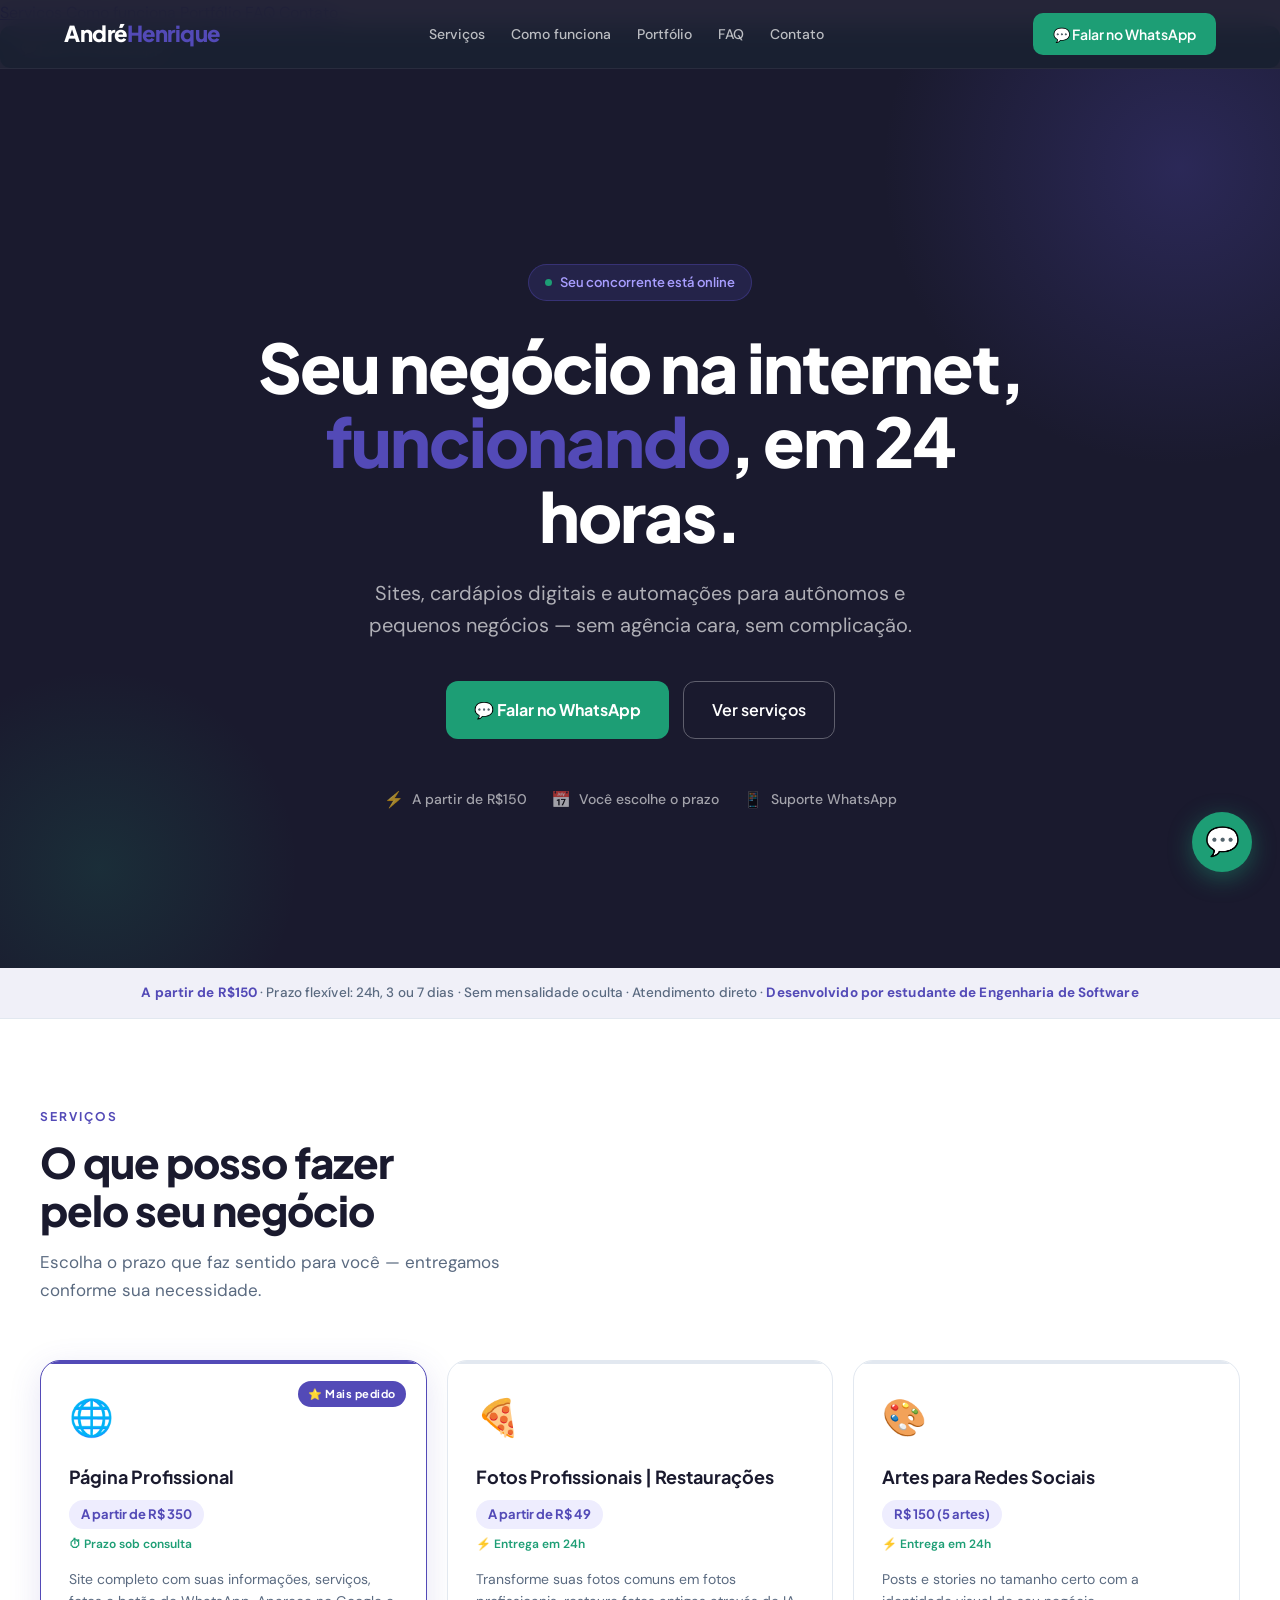
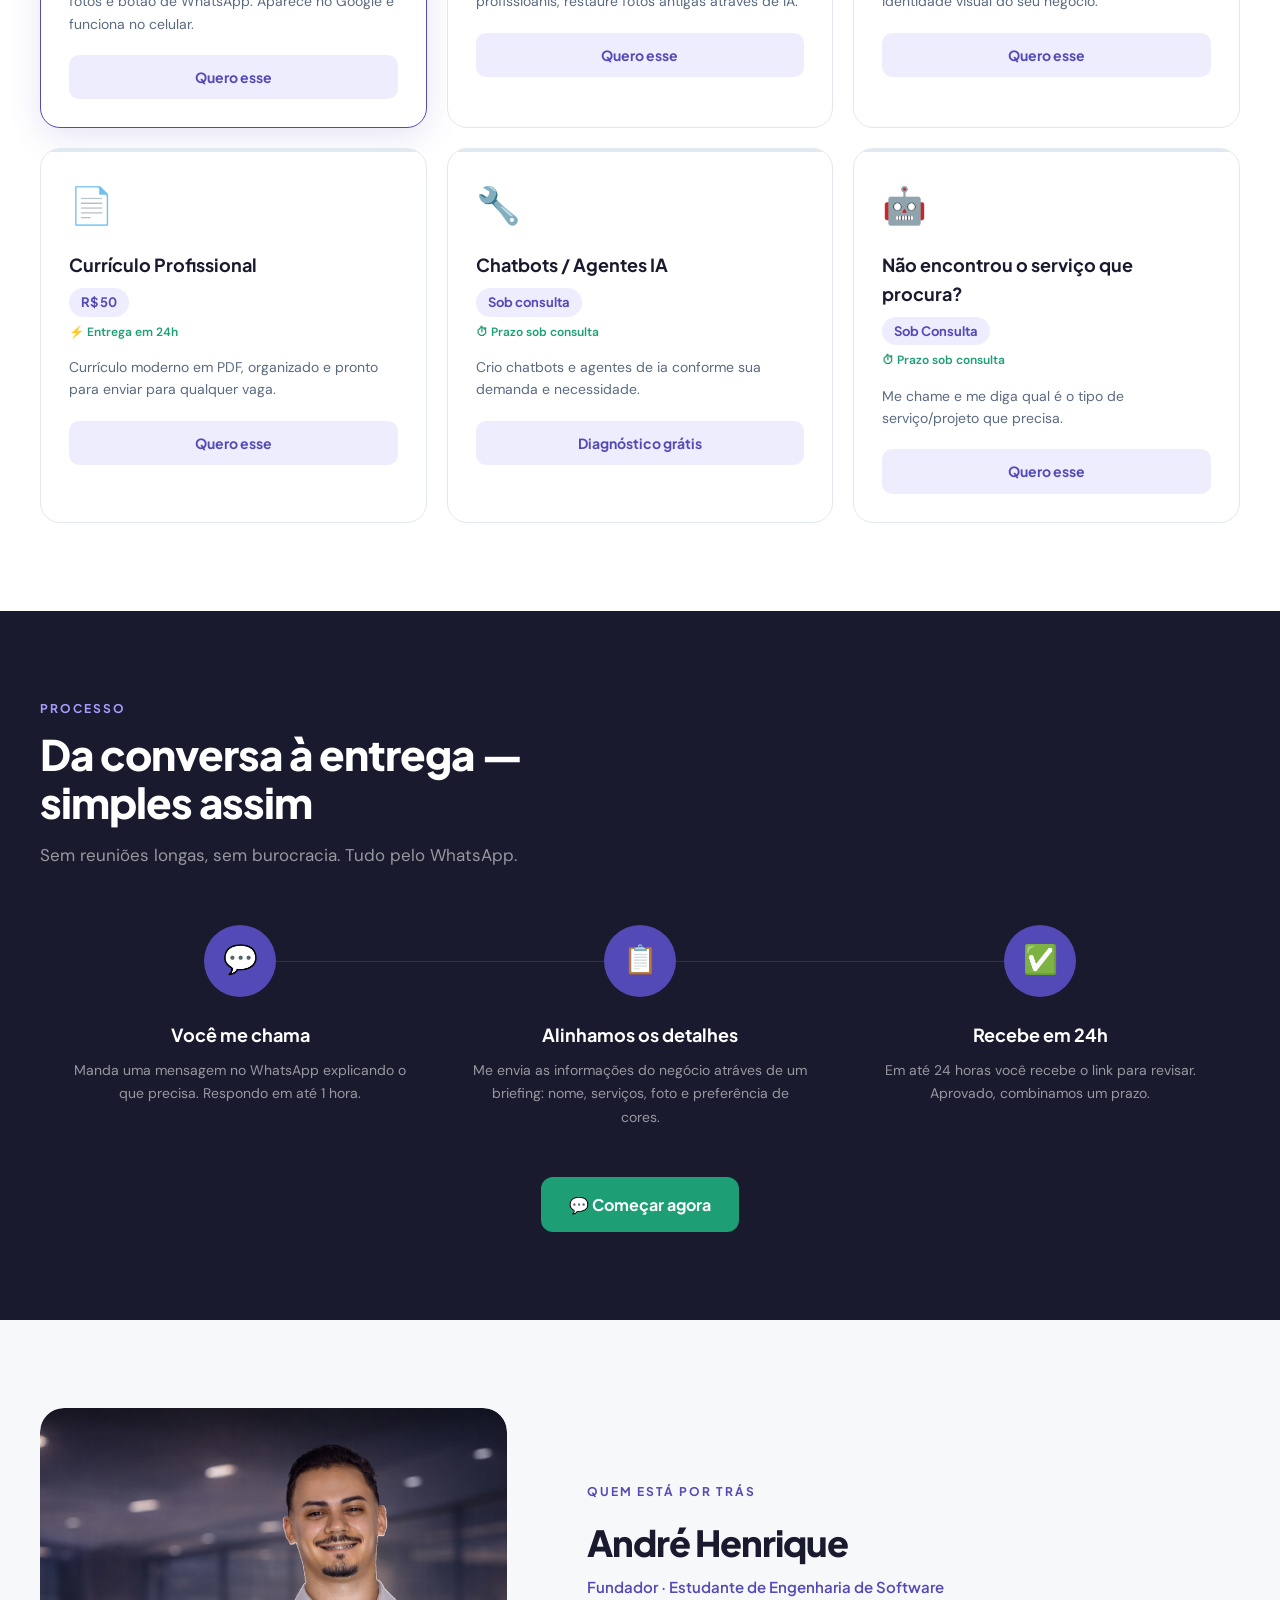
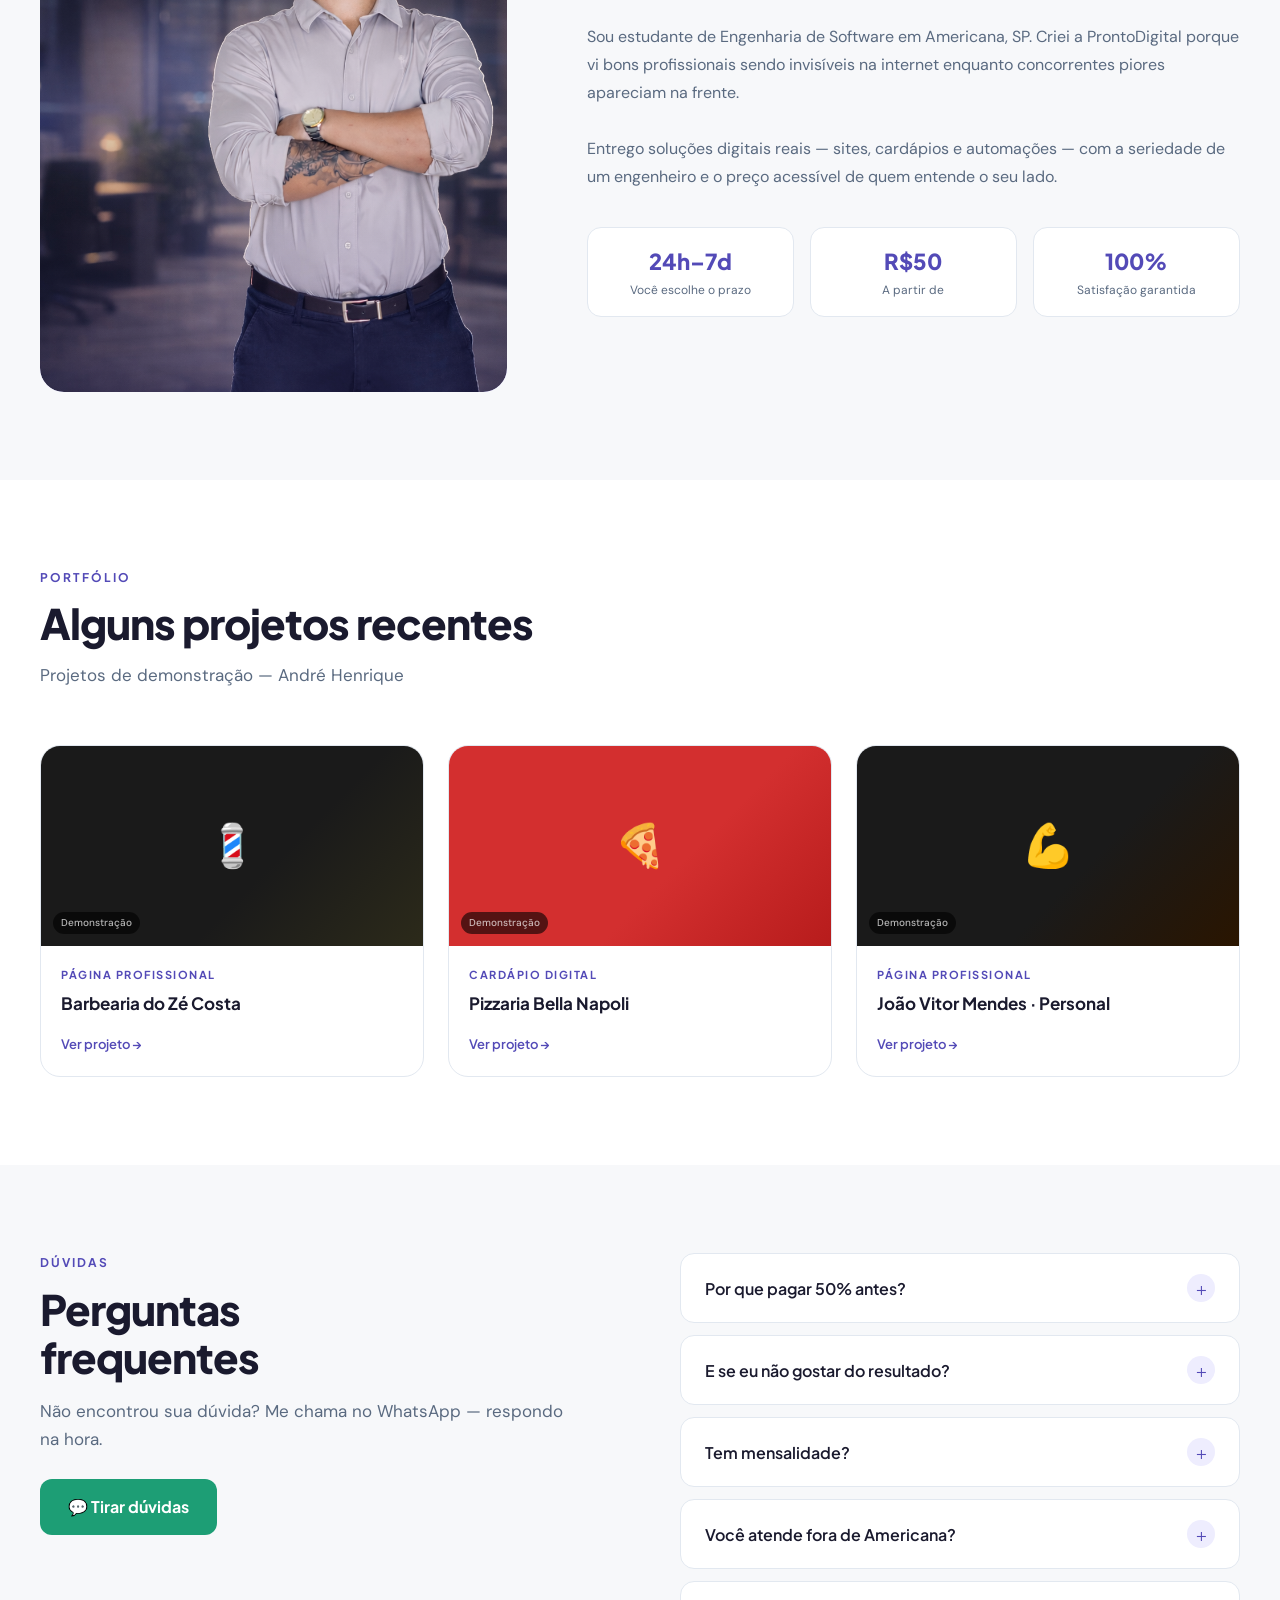
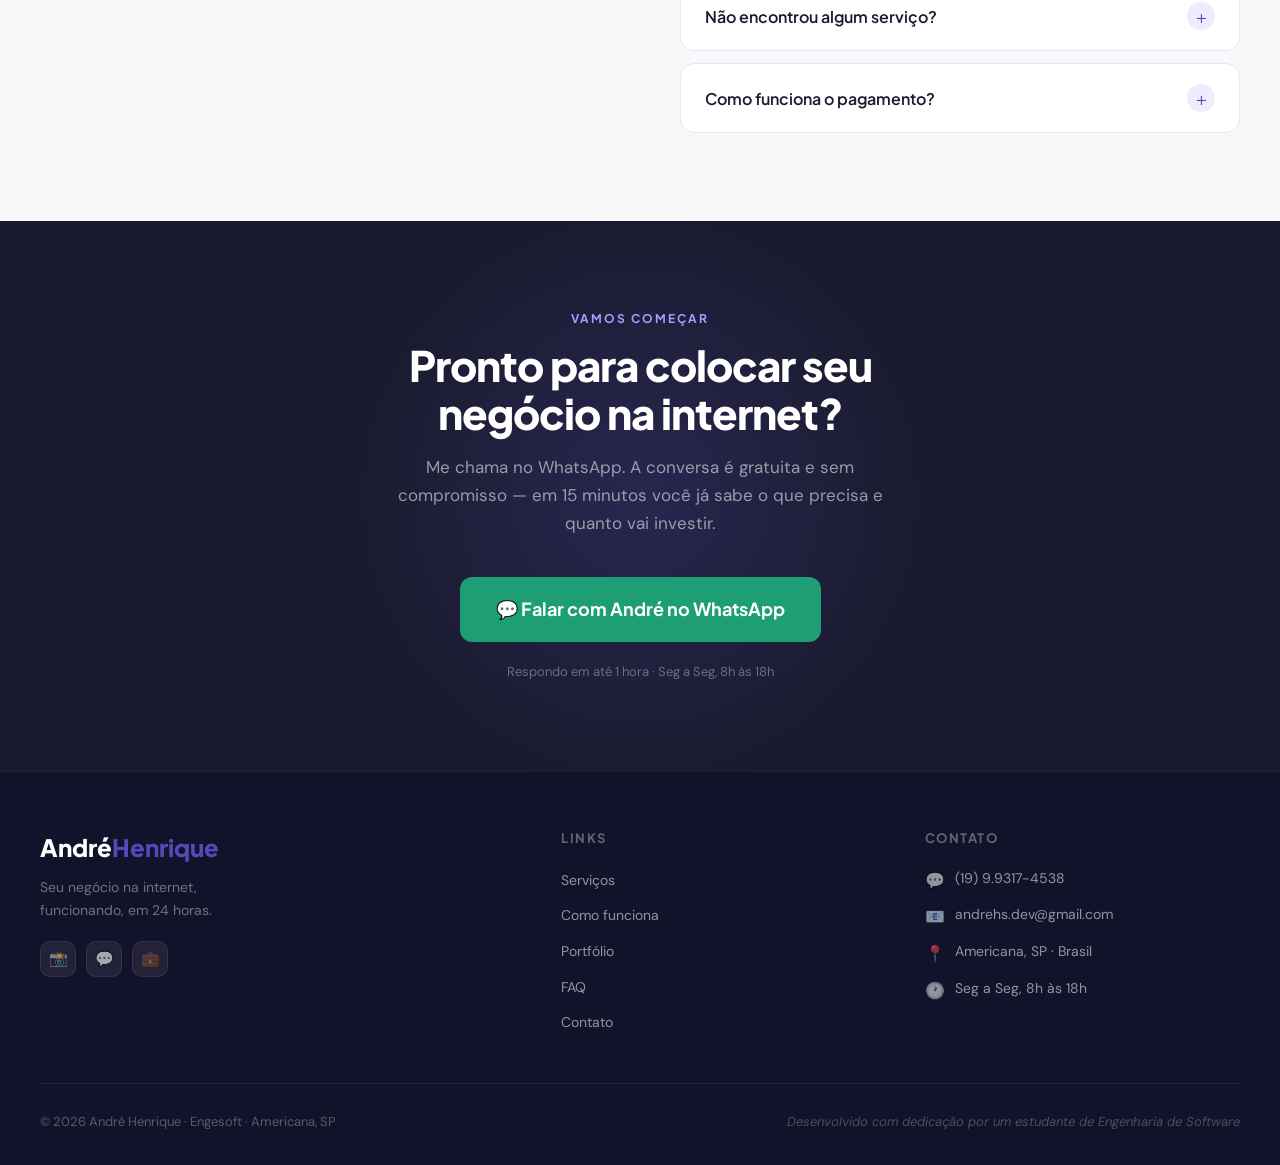
==== index.html @ 4a792718 "Update index.html" ====
<!DOCTYPE html>
<html lang="pt-BR">
<head>
<meta charset="UTF-8">
<meta name="viewport" content="width=device-width, initial-scale=1.0">
<title>André Henrique — Seu negócio na internet em 24h</title>
<link rel="preconnect" href="https://fonts.googleapis.com">
<link rel="preconnect" href="https://fonts.gstatic.com" crossorigin>
<link href="https://fonts.googleapis.com/css2?family=Plus+Jakarta+Sans:wght@400;500;600;700;800&family=DM+Sans:wght@300;400;500&display=swap" rel="stylesheet">
<link rel="stylesheet" href="style.css">
</head>
<body>

<!-- NAVBAR -->
<nav id="navbar">
  <div class="nav-inner">
    <a href="#hero" class="logo">André<span>Henrique</span></a>
    <ul class="nav-links">
      <li><a href="#servicos">Serviços</a></li>
      <li><a href="#como-funciona">Como funciona</a></li>
      <li><a href="#portfolio">Portfólio</a></li>
      <li><a href="#faq">FAQ</a></li>
      <li><a href="#contato">Contato</a></li>
    </ul>
    <a href="https://wa.me/5519993174538?text=Oi+André,+vim+pelo+site+e+quero+um+orçamento" target="_blank" class="btn-whats-nav">
      💬 Falar no WhatsApp
    </a>
    <div class="hamburger" onclick="toggleMenu()" id="hamburger">
      <span></span><span></span><span></span>
    </div>
  </div>
</nav>

<!-- MENU MOBILE -->
<div class="nav-mobile" id="nav-mobile">
  <a href="#servicos" onclick="closeMenu()">Serviços</a>
  <a href="#como-funciona" onclick="closeMenu()">Como funciona</a>
  <a href="#portfolio" onclick="closeMenu()">Portfólio</a>
  <a href="#faq" onclick="closeMenu()">FAQ</a>
  <a href="#contato" onclick="closeMenu()">Contato</a>
  <a href="https://wa.me/5519993174538" target="_blank" class="btn-whats-nav">💬 Falar no WhatsApp</a>
</div>

<!-- HERO -->
<section id="hero">
  <div class="hero-inner">
    <div class="hero-badge">Seu concorrente está online</div>
    <h1>Seu negócio na internet,<br><span>funcionando</span>, em 24 horas.</h1>
    <p class="hero-sub">Sites, cardápios digitais e automações para autônomos e pequenos negócios — sem agência cara, sem complicação.</p>
    <div class="hero-btns">
      <a href="https://wa.me/5519993174538?text=Oi+André,+vim+pelo+site+e+quero+um+orçamento" target="_blank" class="btn-primary">💬 Falar no WhatsApp</a>
      <a href="#servicos" class="btn-outline">Ver serviços</a>
    </div>
    <div class="hero-trust">
      <div class="trust-item"><span class="trust-icon">⚡</span>A partir de R$150</div>
      <div class="trust-item"><span class="trust-icon">📅</span>Você escolhe o prazo</div>
      <div class="trust-item"><span class="trust-icon">📱</span>Suporte WhatsApp</div>
    </div>
  </div>
</section>

<!-- TRUST BAR -->
<div class="trust-bar">
  <span>A partir de R$150</span> · Prazo flexível: 24h, 3 ou 7 dias · Sem mensalidade oculta · Atendimento direto · <span>Desenvolvido por estudante de Engenharia de Software</span>
</div>

<!-- SERVIÇOS -->
<section id="servicos">
  <div class="section-inner">
    <div class="section-header reveal">
      <p class="section-label">Serviços</p>
      <h2 class="section-title">O que posso fazer<br>pelo seu negócio</h2>
      <p class="section-sub">Escolha o prazo que faz sentido para você — entregamos conforme sua necessidade.</p>
    </div>
    <div class="services-grid">
      <div class="service-card popular reveal reveal-delay-1">
        <span class="popular-badge">⭐ Mais pedido</span>
        <span class="service-icon">🌐</span>
        <div class="service-title">Página Profissional</div>
        <span class="service-price">A partir de R$ 350</span>
        <span class="service-prazo">⏱ Prazo sob consulta</span>
        <p class="service-desc">Site completo com suas informações, serviços, fotos e botão de WhatsApp. Aparece no Google e funciona no celular.</p>
        <a href="https://wa.me/5519993174538?text=Oi+André,+quero+uma+página+profissional" target="_blank" class="btn-service">Quero esse</a>
      </div>
      <div class="service-card reveal reveal-delay-2">
        <span class="service-icon">🍕</span>
        <div class="service-title">Fotos Profissionais | Restaurações</div>
        <span class="service-price">A partir de R$ 49</span>
        <span class="service-prazo">⚡ Entrega em 24h</span>
        <p class="service-desc">Transforme suas fotos comuns em fotos profissioanis, restaure fotos antigas através de IA.</p>
        <a href="https://wa.me/5519993174538?text=Oi+André,+quero+uma+foto+digital" target="_blank" class="btn-service">Quero esse</a>
      </div>
      <div class="service-card reveal reveal-delay-3">
        <span class="service-icon">🎨</span>
        <div class="service-title">Artes para Redes Sociais</div>
        <span class="service-price">R$ 150 (5 artes)</span>
        <span class="service-prazo">⚡ Entrega em 24h</span>
        <p class="service-desc">Posts e stories no tamanho certo com a identidade visual do seu negócio.</p>
        <a href="https://wa.me/5519993174538?text=Oi+André,+quero+artes+para+redes+sociais" target="_blank" class="btn-service">Quero esse</a>
      </div>
      <div class="service-card reveal reveal-delay-1">
        <span class="service-icon">📄</span>
        <div class="service-title">Currículo Profissional</div>
        <span class="service-price">R$ 50</span>
        <span class="service-prazo">⚡ Entrega em 24h</span>
        <p class="service-desc">Currículo moderno em PDF, organizado e pronto para enviar para qualquer vaga.</p>
        <a href="https://wa.me/5519993174538?text=Oi+André,+quero+um+currículo+profissional" target="_blank" class="btn-service">Quero esse</a>
      </div>
      <div class="service-card reveal reveal-delay-2">
        <span class="service-icon">🔧</span>
        <div class="service-title">Chatbots / Agentes IA</div>
        <span class="service-price">Sob consulta</span>
        <span class="service-prazo">⏱ Prazo sob consulta</span>
        <p class="service-desc">Crio chatbots e agentes de ia conforme sua demanda e necessidade.</p>
        <a href="https://wa.me/5519993174538?text=Oi+André,+preciso+de+correção+no+meu+site" target="_blank" class="btn-service">Diagnóstico grátis</a>
      </div>
      <div class="service-card reveal reveal-delay-3">
        <span class="service-icon">🤖</span>
        <div class="service-title">Não encontrou o serviço que procura?</div>
        <span class="service-price">Sob Consulta</span>
        <span class="service-prazo">⏱ Prazo sob consulta</span>
        <p class="service-desc">Me chame e me diga qual é o tipo de serviço/projeto que precisa.</p>
        <a href="https://wa.me/5519993174538?text=Oi+André,+tenho+interesse+em+outro+serviço" target="_blank" class="btn-service">Quero esse</a>
      </div>
    </div>
  </div>
</section>

<!-- COMO FUNCIONA -->
<section id="como-funciona">
  <div class="section-inner">
    <div class="section-header reveal">
      <p class="section-label">Processo</p>
      <h2 class="section-title">Da conversa à entrega —<br>simples assim</h2>
      <p class="section-sub">Sem reuniões longas, sem burocracia. Tudo pelo WhatsApp.</p>
    </div>
    <div class="steps">
      <div class="step reveal reveal-delay-1">
        <div class="step-num">💬</div>
        <div class="step-title">Você me chama</div>
        <p class="step-desc">Manda uma mensagem no WhatsApp explicando o que precisa. Respondo em até 1 hora.</p>
      </div>
      <div class="step reveal reveal-delay-2">
        <div class="step-num">📋</div>
        <div class="step-title">Alinhamos os detalhes</div>
        <p class="step-desc">Me envia as informações do negócio atráves de um briefing: nome, serviços, foto e preferência de cores.</p>
      </div>
      <div class="step reveal reveal-delay-3">
        <div class="step-num">✅</div>
        <div class="step-title">Recebe em 24h</div>
        <p class="step-desc">Em até 24 horas você recebe o link para revisar. Aprovado, combinamos um prazo.</p>
      </div>
    </div>
    <div class="steps-cta reveal">
      <a href="https://wa.me/5519993174538?text=Oi+André,+Quero+começar" target="_blank" class="btn-primary">💬 Começar agora</a>
    </div>
  </div>
</section>

<!-- SOBRE -->
<section id="sobre">
  <div class="section-inner">
    <div class="about-grid">
     <div class="about-photo reveal">
  <img src="foto.png" alt="André Henrique" style="width:100%;height:100%;object-fit:cover;border-radius:24px;">
</div>
      <div class="reveal reveal-delay-2">
        <p class="section-label">Quem está por trás</p>
        <h2 class="about-name">André Henrique</h2>
        <p class="about-role">Fundador · Estudante de Engenharia de Software</p>
        <p class="about-text">Sou estudante de Engenharia de Software em Americana, SP. Criei a ProntoDigital porque vi bons profissionais sendo invisíveis na internet enquanto concorrentes piores apareciam na frente.<br><br>Entrego soluções digitais reais — sites, cardápios e automações — com a seriedade de um engenheiro e o preço acessível de quem entende o seu lado.</p>
        <div class="about-stats">
          <div class="stat-card">
            <div class="stat-num">24h–7d</div>
            <div class="stat-label">Você escolhe o prazo</div>
          </div>
          <div class="stat-card">
            <div class="stat-num">R$50</div>
            <div class="stat-label">A partir de</div>
          </div>
          <div class="stat-card">
            <div class="stat-num">100%</div>
            <div class="stat-label">Satisfação garantida</div>
          </div>
        </div>
      </div>
    </div>
  </div>
</section>

<!-- PORTFOLIO -->
<section id="portfolio">
  <div class="section-inner">
    <div class="section-header reveal">
      <p class="section-label">Portfólio</p>
      <h2 class="section-title">Alguns projetos recentes</h2>
      <p class="section-sub">Projetos de demonstração — André Henrique</p>
    </div>
    <div class="portfolio-grid">
      <div class="portfolio-card reveal reveal-delay-1">
        <div class="portfolio-img portfolio-img-1">
          💈
          <span class="portfolio-demo-label">Demonstração</span>
        </div>
        <div class="portfolio-info">
          <p class="portfolio-category">Página profissional</p>
          <p class="portfolio-name">Barbearia do Zé Costa</p>
          <a href="#" class="btn-portfolio">Ver projeto →</a>
        </div>
      </div>
      <div class="portfolio-card reveal reveal-delay-2">
        <div class="portfolio-img portfolio-img-2">
          🍕
          <span class="portfolio-demo-label">Demonstração</span>
        </div>
        <div class="portfolio-info">
          <p class="portfolio-category">Cardápio digital</p>
          <p class="portfolio-name">Pizzaria Bella Napoli</p>
          <a href="#" class="btn-portfolio">Ver projeto →</a>
        </div>
      </div>
      <div class="portfolio-card reveal reveal-delay-3">
        <div class="portfolio-img portfolio-img-3">
          💪
          <span class="portfolio-demo-label">Demonstração</span>
        </div>
        <div class="portfolio-info">
          <p class="portfolio-category">Página profissional</p>
          <p class="portfolio-name">João Vitor Mendes · Personal</p>
          <a href="#" class="btn-portfolio">Ver projeto →</a>
        </div>
      </div>
    </div>
  </div>
</section>

<!-- FAQ -->
<section id="faq">
  <div class="section-inner">
    <div style="display:grid;grid-template-columns:1fr 1fr;gap:80px;align-items:start">
      <div class="reveal">
        <p class="section-label">Dúvidas</p>
        <h2 class="section-title">Perguntas<br>frequentes</h2>
        <p class="section-sub" style="margin-top:16px">Não encontrou sua dúvida? Me chama no WhatsApp — respondo na hora.</p>
        <br>
        <a href="https://wa.me/5519993174538?text=Oi+André,+tenho+uma+dúvida" target="_blank" class="btn-primary" style="display:inline-flex">💬 Tirar dúvidas</a>
      </div>
      <div class="faq-list reveal reveal-delay-2">
        <div class="faq-item">
          <button class="faq-q" onclick="toggleFaq(this)">
            Por que pagar 50% antes?
            <span class="faq-icon">+</span>
          </button>
          <div class="faq-a">Para garantir o compromisso de ambos os lados e dar início imediato ao projeto. O restante só é pago quando você receber e aprovar o resultado.</div>
        </div>
        <div class="faq-item">
          <button class="faq-q" onclick="toggleFaq(this)">
            E se eu não gostar do resultado?
            <span class="faq-icon">+</span>
          </button>
          <div class="faq-a">Você tem direito a 2 rodadas de revisão incluídas. Trabalhamos até você aprovar antes de qualquer pagamento final.</div>
        </div>
        <div class="faq-item">
          <button class="faq-q" onclick="toggleFaq(this)">
            Tem mensalidade?
            <span class="faq-icon">+</span>
          </button>
          <div class="faq-a">Não. Os serviços de setup são pagamento único. Só há mensalidade se você optar pelo plano de manutenção mensal, que é completamente opcional.</div>
        </div>
        <div class="faq-item">
          <button class="faq-q" onclick="toggleFaq(this)">
            Você atende fora de Americana?
            <span class="faq-icon">+</span>
          </button>
          <div class="faq-a">Sim! Atendo todo o Brasil de forma remota. O processo é 100% pelo WhatsApp — sem precisar se encontrar pessoalmente.</div>
        </div>
        <div class="faq-item">
          <button class="faq-q" onclick="toggleFaq(this)">
            Não encontrou algum serviço?
            <span class="faq-icon">+</span>
          </button>
          <div class="faq-a">Se procura um serviço/projeto personalizado, entre em contato e planejaremos juntos o seu projeto com total personalização.</div>
        </div>
        <div class="faq-item">
          <button class="faq-q" onclick="toggleFaq(this)">
            Como funciona o pagamento?
            <span class="faq-icon">+</span>
          </button>
          <div class="faq-a">Aceitamos Pix, Boleto, Cartão de crédito. 50% para iniciar, 50% na entrega aprovada (Esta forma é somente para projetos acima de R$450). Simples e sem complicação.</div>
        </div>
      </div>
    </div>
  </div>
</section>

<!-- CTA FINAL -->
<section id="contato">
  <div class="section-inner">
    <p class="section-label" style="color:#A89EFF;text-align:center">Vamos começar</p>
    <h2 class="section-title reveal" style="text-align:center;margin:0 auto 16px">Pronto para colocar seu<br>negócio na internet?</h2>
    <p class="section-sub reveal reveal-delay-1">Me chama no WhatsApp. A conversa é gratuita e sem compromisso — em 15 minutos você já sabe o que precisa e quanto vai investir.</p>
    <div class="reveal reveal-delay-2" style="margin-top:40px">
      <a href="https://wa.me/5519993174538?text=Oi+André,+vim+pelo+site+e+quero+um+orçamento" target="_blank" class="btn-primary" style="font-size:18px;padding:18px 36px;margin:0 auto;display:inline-flex">💬 Falar com André no WhatsApp</a>
    </div>
    <p class="cta-note reveal reveal-delay-3">Respondo em até 1 hora · Seg a Seg, 8h às 18h</p>
  </div>
</section>

<!-- FOOTER -->
<footer>
  <div class="footer-inner">
    <div class="footer-grid">
      <div>
        <a href="#hero" class="footer-logo">André<span>Henrique</span></a>
        <p class="footer-tagline">Seu negócio na internet,<br>funcionando, em 24 horas.</p>
        <div class="footer-social">
          <a href="https://www.instagram.com/andrehs.dev/" target="_blank" class="social-btn" title="Instagram">📸</a>
          <a href="https://wa.me/5519993174538" target="_blank" class="social-btn" title="WhatsApp">💬</a>
          <a href="https://www.linkedin.com/in/andr%C3%A9-henrique-engsoft/" target="_blank" class="social-btn" title="LinkedIn">💼</a>
        </div>
      </div>
      <div>
        <p class="footer-col-title">Links</p>
        <ul class="footer-links">
          <li><a href="#servicos">Serviços</a></li>
          <li><a href="#como-funciona">Como funciona</a></li>
          <li><a href="#portfolio">Portfólio</a></li>
          <li><a href="#faq">FAQ</a></li>
          <li><a href="#contato">Contato</a></li>
        </ul>
      </div>
      <div>
        <p class="footer-col-title">Contato</p>
        <div class="footer-contact-item">
          <span class="contact-icon">💬</span>
          <span>(19) 9.9317-4538</span>
        </div>
        <div class="footer-contact-item">
          <span class="contact-icon">📧</span>
          <span>andrehs.dev@gmail.com</span>
        </div>
        <div class="footer-contact-item">
          <span class="contact-icon">📍</span>
          <span>Americana, SP · Brasil</span>
        </div>
        <div class="footer-contact-item">
          <span class="contact-icon">🕐</span>
          <span>Seg a Seg, 8h às 18h</span>
        </div>
      </div>
    </div>
    <div class="footer-bottom">
      <p class="footer-copy">© 2026 André Henrique · Engesoft · Americana, SP</p>
      <p class="footer-made">Desenvolvido com dedicação por um estudante de Engenharia de Software</p>
    </div>
  </div>
</footer>

<!-- WHATSAPP FLUTUANTE -->
<a href="https://wa.me/5519993174538?text=Oi+André,+vim+pelo+site" target="_blank" class="whats-float" title="Falar no WhatsApp">💬</a>

<script src="script.js"></script>
</body>
</html>
---- style.css ----
:root {
  --roxo: #534AB7;
  --roxo-light: #EEEDFE;
  --roxo-dark: #3D3590;
  --teal: #1D9E75;
  --teal-dark: #157A5A;
  --dark: #1A1A2E;
  --dark2: #12122B;
  --gray-text: #5A6A80;
  --gray-bg: #F7F8FA;
  --white: #FFFFFF;
  --border: #E2E8F0;
}

*, *::before, *::after { box-sizing: border-box; margin: 0; padding: 0; }

html { scroll-behavior: smooth; }

body {
  font-family: 'DM Sans', sans-serif;
  background: var(--white);
  color: #1A1A2E;
  overflow-x: hidden;
  line-height: 1.6;
}

h1, h2, h3, h4, .logo {
  font-family: 'Plus Jakarta Sans', sans-serif;
}

/* NAVBAR */
nav {
  position: fixed;
  top: 0; left: 0; right: 0;
  z-index: 1000;
  background: rgba(26, 26, 46, 0.95);
  backdrop-filter: blur(12px);
  border-bottom: 1px solid rgba(255,255,255,0.07);
  transition: all 0.3s;
}

.nav-inner {
  max-width: 1200px;
  margin: 0 auto;
  padding: 0 24px;
  height: 68px;
  display: flex;
  align-items: center;
  justify-content: space-between;
  gap: 24px;
}

.logo {
  font-size: 22px;
  font-weight: 800;
  color: var(--white);
  text-decoration: none;
  letter-spacing: -0.5px;
}

.logo span { color: var(--roxo); }

.nav-links {
  display: flex;
  gap: 2px;
  list-style: none;
}

.nav-links a {
  color: rgba(255,255,255,0.7);
  text-decoration: none;
  font-size: 14px;
  font-weight: 500;
  padding: 6px 12px;
  border-radius: 8px;
  transition: all 0.2s;
}

.nav-links a:hover, .nav-links a.active {
  color: var(--white);
  background: rgba(255,255,255,0.08);
}

.btn-whats-nav {
  background: var(--teal);
  color: var(--white);
  border: none;
  padding: 10px 20px;
  border-radius: 10px;
  font-size: 14px;
  font-weight: 600;
  cursor: pointer;
  text-decoration: none;
  display: flex;
  align-items: center;
  gap: 7px;
  transition: all 0.2s;
  white-space: nowrap;
  font-family: 'Plus Jakarta Sans', sans-serif;
}

.btn-whats-nav:hover {
  background: var(--teal-dark);
  transform: translateY(-1px);
}

.hamburger {
  display: none;
  flex-direction: column;
  gap: 5px;
  cursor: pointer;
  padding: 4px;
}

.hamburger span {
  display: block;
  width: 24px;
  height: 2px;
  background: var(--white);
  border-radius: 2px;
  transition: all 0.3s;
}

/* HERO */
#hero {
  background: var(--dark);
  min-height: 100vh;
  display: flex;
  align-items: center;
  position: relative;
  overflow: hidden;
  padding: 120px 24px 80px;
}

#hero::before {
  content: '';
  position: absolute;
  top: -200px; right: -200px;
  width: 600px; height: 600px;
  background: radial-gradient(circle, rgba(83,74,183,0.3) 0%, transparent 70%);
  pointer-events: none;
}

#hero::after {
  content: '';
  position: absolute;
  bottom: -100px; left: -100px;
  width: 400px; height: 400px;
  background: radial-gradient(circle, rgba(29,158,117,0.15) 0%, transparent 70%);
  pointer-events: none;
}

.hero-inner {
  max-width: 800px;
  margin: 0 auto;
  text-align: center;
  position: relative;
  z-index: 1;
}

.hero-badge {
  display: inline-flex;
  align-items: center;
  gap: 8px;
  background: rgba(83,74,183,0.2);
  border: 1px solid rgba(83,74,183,0.4);
  color: #A89EFF;
  padding: 7px 16px;
  border-radius: 100px;
  font-size: 13px;
  font-weight: 600;
  margin-bottom: 28px;
  animation: fadeUp 0.6s ease forwards;
  font-family: 'Plus Jakarta Sans', sans-serif;
}

.hero-badge::before {
  content: '';
  width: 7px; height: 7px;
  background: var(--teal);
  border-radius: 50%;
  animation: pulse 2s infinite;
}

@keyframes pulse {
  0%, 100% { opacity: 1; transform: scale(1); }
  50% { opacity: 0.5; transform: scale(1.4); }
}

#hero h1 {
  font-size: clamp(36px, 6vw, 68px);
  font-weight: 800;
  color: var(--white);
  line-height: 1.1;
  letter-spacing: -2px;
  margin-bottom: 24px;
  animation: fadeUp 0.6s ease 0.1s both;
}

#hero h1 span { color: var(--roxo); }

.hero-sub {
  font-size: clamp(16px, 2vw, 20px);
  color: rgba(255,255,255,0.65);
  max-width: 580px;
  margin: 0 auto 40px;
  line-height: 1.6;
  animation: fadeUp 0.6s ease 0.2s both;
}

.hero-btns {
  display: flex;
  gap: 14px;
  justify-content: center;
  flex-wrap: wrap;
  margin-bottom: 48px;
  animation: fadeUp 0.6s ease 0.3s both;
}

.btn-primary {
  background: var(--teal);
  color: var(--white);
  border: none;
  padding: 15px 28px;
  border-radius: 12px;
  font-size: 16px;
  font-weight: 700;
  cursor: pointer;
  text-decoration: none;
  display: inline-flex;
  align-items: center;
  gap: 9px;
  transition: all 0.2s;
  font-family: 'Plus Jakarta Sans', sans-serif;
}

.btn-primary:hover {
  background: var(--teal-dark);
  transform: translateY(-2px);
  box-shadow: 0 8px 24px rgba(29,158,117,0.35);
}

.btn-outline {
  background: transparent;
  color: var(--white);
  border: 1.5px solid rgba(255,255,255,0.3);
  padding: 15px 28px;
  border-radius: 12px;
  font-size: 16px;
  font-weight: 600;
  cursor: pointer;
  text-decoration: none;
  transition: all 0.2s;
  font-family: 'Plus Jakarta Sans', sans-serif;
}

.btn-outline:hover {
  border-color: rgba(255,255,255,0.7);
  background: rgba(255,255,255,0.07);
}

.hero-trust {
  display: flex;
  gap: 24px;
  justify-content: center;
  flex-wrap: wrap;
  animation: fadeUp 0.6s ease 0.4s both;
}

.trust-item {
  display: flex;
  align-items: center;
  gap: 8px;
  color: rgba(255,255,255,0.6);
  font-size: 14px;
  font-weight: 500;
}

.trust-icon {
  font-size: 16px;
}

@keyframes fadeUp {
  from { opacity: 0; transform: translateY(24px); }
  to { opacity: 1; transform: translateY(0); }
}

/* TRUST BAR */
.trust-bar {
  background: #F0F0F8;
  border-bottom: 1px solid var(--border);
  padding: 14px 24px;
  text-align: center;
  font-size: 13.5px;
  color: var(--gray-text);
  font-weight: 500;
  letter-spacing: 0.1px;
}

.trust-bar span { color: var(--roxo); font-weight: 700; }

/* SECTIONS */
section { padding: 88px 24px; }

.section-inner {
  max-width: 1200px;
  margin: 0 auto;
}

.section-label {
  font-size: 12px;
  font-weight: 700;
  letter-spacing: 2px;
  text-transform: uppercase;
  color: var(--roxo);
  margin-bottom: 12px;
  font-family: 'Plus Jakarta Sans', sans-serif;
}

.section-title {
  font-size: clamp(28px, 4vw, 42px);
  font-weight: 800;
  color: var(--dark);
  letter-spacing: -1px;
  line-height: 1.15;
  margin-bottom: 14px;
}

.section-sub {
  font-size: 17px;
  color: var(--gray-text);
  max-width: 540px;
  line-height: 1.65;
}

.section-header {
  margin-bottom: 56px;
}

/* SERVICES */
#servicos { background: var(--white); }

.services-grid {
  display: grid;
  grid-template-columns: repeat(3, 1fr);
  gap: 20px;
}

.service-card {
  background: var(--white);
  border: 1.5px solid var(--border);
  border-radius: 20px;
  padding: 28px;
  transition: all 0.25s;
  position: relative;
  overflow: hidden;
}

.service-card::before {
  content: '';
  position: absolute;
  top: 0; left: 0; right: 0;
  height: 3px;
  background: var(--border);
  transition: background 0.3s;
}

.service-card:hover {
  border-color: var(--roxo);
  transform: translateY(-4px);
  box-shadow: 0 16px 40px rgba(83,74,183,0.12);
}

.service-card:hover::before {
  background: var(--roxo);
}

.service-card.popular {
  border-color: var(--roxo);
  box-shadow: 0 8px 32px rgba(83,74,183,0.15);
}

.service-card.popular::before {
  background: var(--roxo);
}

.popular-badge {
  position: absolute;
  top: 20px; right: 20px;
  background: var(--roxo);
  color: var(--white);
  font-size: 11px;
  font-weight: 700;
  padding: 4px 10px;
  border-radius: 100px;
  letter-spacing: 0.5px;
  font-family: 'Plus Jakarta Sans', sans-serif;
}

.service-icon {
  font-size: 36px;
  margin-bottom: 16px;
  display: block;
}

.service-title {
  font-size: 18px;
  font-weight: 700;
  color: var(--dark);
  margin-bottom: 8px;
  font-family: 'Plus Jakarta Sans', sans-serif;
}

.service-price {
  display: inline-block;
  background: var(--roxo-light);
  color: var(--roxo);
  font-size: 13px;
  font-weight: 700;
  padding: 4px 12px;
  border-radius: 100px;
  margin-bottom: 6px;
  font-family: 'Plus Jakarta Sans', sans-serif;
}

.service-prazo {
  font-size: 12px;
  color: var(--teal);
  font-weight: 600;
  margin-bottom: 14px;
  display: block;
}

.service-desc {
  font-size: 14px;
  color: var(--gray-text);
  line-height: 1.6;
  margin-bottom: 20px;
}

.btn-service {
  display: block;
  width: 100%;
  text-align: center;
  background: var(--roxo-light);
  color: var(--roxo);
  border: none;
  padding: 11px;
  border-radius: 10px;
  font-size: 14px;
  font-weight: 700;
  cursor: pointer;
  text-decoration: none;
  transition: all 0.2s;
  font-family: 'Plus Jakarta Sans', sans-serif;
}

.btn-service:hover {
  background: var(--roxo);
  color: var(--white);
}

/* HOW IT WORKS */
#como-funciona { background: var(--dark); }

#como-funciona .section-title { color: var(--white); }
#como-funciona .section-label { color: #A89EFF; }
#como-funciona .section-sub { color: rgba(255,255,255,0.55); }

.steps {
  display: grid;
  grid-template-columns: repeat(3, 1fr);
  gap: 0;
  position: relative;
  margin-bottom: 48px;
}

.steps::before {
  content: '';
  position: absolute;
  top: 36px;
  left: calc(16.66% + 20px);
  right: calc(16.66% + 20px);
  height: 1px;
  background: rgba(83,74,183,0.4);
  z-index: 0;
}

.step {
  text-align: center;
  padding: 0 32px;
  position: relative;
  z-index: 1;
}

.step-num {
  width: 72px; height: 72px;
  border-radius: 50%;
  background: var(--roxo);
  display: flex;
  align-items: center;
  justify-content: center;
  font-size: 28px;
  margin: 0 auto 24px;
  border: 3px solid rgba(83,74,183,0.3);
}

.step-title {
  font-size: 18px;
  font-weight: 700;
  color: var(--white);
  margin-bottom: 10px;
  font-family: 'Plus Jakarta Sans', sans-serif;
}

.step-desc {
  font-size: 14px;
  color: rgba(255,255,255,0.55);
  line-height: 1.65;
}

.steps-cta {
  text-align: center;
}

/* ABOUT */
#sobre { background: var(--gray-bg); }

.about-grid {
  display: grid;
  grid-template-columns: 1fr 1.4fr;
  gap: 80px;
  align-items: center;
}

.about-photo {
  aspect-ratio: 4/5;
  background: linear-gradient(135deg, var(--roxo-light) 0%, #D8D5F8 100%);
  border-radius: 24px;
  display: flex;
  align-items: center;
  justify-content: center;
  font-size: 72px;
  font-weight: 800;
  color: var(--roxo);
  font-family: 'Plus Jakarta Sans', sans-serif;
  position: relative;
  overflow: hidden;
}

.about-photo::after {
  content: '';
  position: absolute;
  bottom: 0; left: 0; right: 0;
  height: 40%;
  background: linear-gradient(to top, rgba(83,74,183,0.15), transparent);
}

.about-name {
  font-size: 36px;
  font-weight: 800;
  color: var(--dark);
  letter-spacing: -1px;
  margin-bottom: 4px;
}

.about-role {
  font-size: 15px;
  color: var(--roxo);
  font-weight: 600;
  margin-bottom: 24px;
  font-family: 'Plus Jakarta Sans', sans-serif;
}

.about-text {
  font-size: 16px;
  color: var(--gray-text);
  line-height: 1.75;
  margin-bottom: 36px;
}

.about-stats {
  display: grid;
  grid-template-columns: repeat(3, 1fr);
  gap: 16px;
}

.stat-card {
  background: var(--white);
  border: 1px solid var(--border);
  border-radius: 14px;
  padding: 16px;
  text-align: center;
}

.stat-num {
  font-size: 22px;
  font-weight: 800;
  color: var(--roxo);
  font-family: 'Plus Jakarta Sans', sans-serif;
}

.stat-label {
  font-size: 12px;
  color: var(--gray-text);
  margin-top: 2px;
}

/* PORTFOLIO */
#portfolio { background: var(--white); }

.portfolio-grid {
  display: grid;
  grid-template-columns: repeat(3, 1fr);
  gap: 24px;
}

.portfolio-card {
  border-radius: 20px;
  overflow: hidden;
  border: 1.5px solid var(--border);
  transition: all 0.25s;
}

.portfolio-card:hover {
  transform: translateY(-6px);
  box-shadow: 0 20px 48px rgba(0,0,0,0.12);
}

.portfolio-img {
  height: 200px;
  display: flex;
  align-items: center;
  justify-content: center;
  font-size: 42px;
  position: relative;
}

.portfolio-img-1 { background: linear-gradient(135deg, #1A1A1A 60%, #2C2A1A); }
.portfolio-img-2 { background: linear-gradient(135deg, #D32F2F 60%, #B71C1C); }
.portfolio-img-3 { background: linear-gradient(135deg, #1A1A1A 60%, #2A1500); }

.portfolio-demo-label {
  position: absolute;
  bottom: 12px; left: 12px;
  background: rgba(0,0,0,0.6);
  color: rgba(255,255,255,0.7);
  font-size: 10px;
  padding: 3px 8px;
  border-radius: 100px;
  font-weight: 500;
}

.portfolio-info {
  padding: 20px;
}

.portfolio-category {
  font-size: 11px;
  font-weight: 700;
  letter-spacing: 1.5px;
  text-transform: uppercase;
  color: var(--roxo);
  margin-bottom: 6px;
  font-family: 'Plus Jakarta Sans', sans-serif;
}

.portfolio-name {
  font-size: 17px;
  font-weight: 700;
  color: var(--dark);
  margin-bottom: 14px;
  font-family: 'Plus Jakarta Sans', sans-serif;
}

.btn-portfolio {
  font-size: 13px;
  font-weight: 600;
  color: var(--roxo);
  text-decoration: none;
  display: inline-flex;
  align-items: center;
  gap: 5px;
  transition: gap 0.2s;
  font-family: 'Plus Jakarta Sans', sans-serif;
}

.btn-portfolio:hover { gap: 9px; }

/* FAQ */
#faq { background: var(--gray-bg); }

.faq-list {
  max-width: 720px;
  display: flex;
  flex-direction: column;
  gap: 12px;
}

.faq-item {
  background: var(--white);
  border: 1.5px solid var(--border);
  border-radius: 14px;
  overflow: hidden;
  transition: border-color 0.2s;
}

.faq-item.open {
  border-color: var(--roxo);
}

.faq-q {
  width: 100%;
  background: none;
  border: none;
  padding: 20px 24px;
  text-align: left;
  font-size: 16px;
  font-weight: 600;
  color: var(--dark);
  cursor: pointer;
  display: flex;
  justify-content: space-between;
  align-items: center;
  gap: 16px;
  font-family: 'Plus Jakarta Sans', sans-serif;
  transition: color 0.2s;
}

.faq-q:hover { color: var(--roxo); }

.faq-icon {
  width: 28px; height: 28px;
  border-radius: 50%;
  background: var(--roxo-light);
  color: var(--roxo);
  display: flex;
  align-items: center;
  justify-content: center;
  font-size: 18px;
  font-weight: 300;
  flex-shrink: 0;
  transition: all 0.3s;
  line-height: 1;
}

.faq-item.open .faq-icon {
  background: var(--roxo);
  color: var(--white);
  transform: rotate(45deg);
}

.faq-a {
  max-height: 0;
  overflow: hidden;
  transition: max-height 0.35s ease, padding 0.2s;
  font-size: 15px;
  color: var(--gray-text);
  line-height: 1.7;
  padding: 0 24px;
}

.faq-item.open .faq-a {
  max-height: 200px;
  padding: 0 24px 20px;
}

/* CTA FINAL */
#contato {
  background: var(--dark);
  text-align: center;
  position: relative;
  overflow: hidden;
}

#contato::before {
  content: '';
  position: absolute;
  top: 50%; left: 50%;
  transform: translate(-50%, -50%);
  width: 600px; height: 600px;
  background: radial-gradient(circle, rgba(83,74,183,0.25) 0%, transparent 70%);
  pointer-events: none;
}

#contato .section-inner { position: relative; z-index: 1; }

#contato .section-title { color: var(--white); }
#contato .section-sub {
  color: rgba(255,255,255,0.55);
  margin: 0 auto 40px;
  max-width: 500px;
}

.cta-note {
  font-size: 13px;
  color: rgba(255,255,255,0.35);
  margin-top: 20px;
}

/* FOOTER */
footer {
  background: var(--dark2);
  border-top: 1px solid rgba(255,255,255,0.06);
  padding: 56px 24px 32px;
}

.footer-inner {
  max-width: 1200px;
  margin: 0 auto;
}

.footer-grid {
  display: grid;
  grid-template-columns: 1.5fr 1fr 1fr;
  gap: 48px;
  margin-bottom: 48px;
}

.footer-logo {
  font-size: 24px;
  font-weight: 800;
  color: var(--white);
  text-decoration: none;
  display: block;
  margin-bottom: 10px;
  font-family: 'Plus Jakarta Sans', sans-serif;
}

.footer-logo span { color: var(--roxo); }

.footer-tagline {
  font-size: 14px;
  color: rgba(255,255,255,0.4);
  line-height: 1.6;
  margin-bottom: 20px;
}

.footer-social {
  display: flex;
  gap: 10px;
}

.social-btn {
  width: 36px; height: 36px;
  border-radius: 10px;
  background: rgba(255,255,255,0.07);
  color: rgba(255,255,255,0.6);
  display: flex;
  align-items: center;
  justify-content: center;
  text-decoration: none;
  font-size: 15px;
  transition: all 0.2s;
  border: 1px solid rgba(255,255,255,0.07);
}

.social-btn:hover {
  background: var(--roxo);
  color: var(--white);
  border-color: var(--roxo);
}

.footer-col-title {
  font-size: 13px;
  font-weight: 700;
  letter-spacing: 1.5px;
  text-transform: uppercase;
  color: rgba(255,255,255,0.35);
  margin-bottom: 18px;
  font-family: 'Plus Jakarta Sans', sans-serif;
}

.footer-links {
  list-style: none;
  display: flex;
  flex-direction: column;
  gap: 10px;
}

.footer-links a {
  color: rgba(255,255,255,0.55);
  text-decoration: none;
  font-size: 14px;
  transition: color 0.2s;
}

.footer-links a:hover { color: var(--white); }

.footer-contact-item {
  display: flex;
  align-items: flex-start;
  gap: 10px;
  color: rgba(255,255,255,0.55);
  font-size: 14px;
  margin-bottom: 10px;
}

.contact-icon { font-size: 16px; flex-shrink: 0; margin-top: 1px; }

.footer-bottom {
  border-top: 1px solid rgba(255,255,255,0.06);
  padding-top: 28px;
  display: flex;
  justify-content: space-between;
  align-items: center;
  flex-wrap: wrap;
  gap: 12px;
}

.footer-copy {
  font-size: 13px;
  color: rgba(255,255,255,0.3);
}

.footer-made {
  font-size: 13px;
  color: rgba(255,255,255,0.25);
  font-style: italic;
}

/* WHATSAPP FLOAT */
.whats-float {
  position: fixed;
  bottom: 28px; right: 28px;
  z-index: 999;
  background: var(--teal);
  color: var(--white);
  width: 60px; height: 60px;
  border-radius: 50%;
  display: flex;
  align-items: center;
  justify-content: center;
  font-size: 28px;
  text-decoration: none;
  box-shadow: 0 6px 24px rgba(29,158,117,0.45);
  transition: all 0.2s;
  animation: floatIn 0.6s ease 1s both;
}

.whats-float:hover {
  transform: scale(1.1);
  box-shadow: 0 10px 32px rgba(29,158,117,0.55);
}

@keyframes floatIn {
  from { opacity: 0; transform: scale(0.5); }
  to { opacity: 1; transform: scale(1); }
}

/* SCROLL ANIMATIONS */
.reveal {
  opacity: 0;
  transform: translateY(30px);
  transition: opacity 0.6s ease, transform 0.6s ease;
}

.reveal.visible {
  opacity: 1;
  transform: translateY(0);
}

.reveal-delay-1 { transition-delay: 0.1s; }
.reveal-delay-2 { transition-delay: 0.2s; }
.reveal-delay-3 { transition-delay: 0.3s; }
.reveal-delay-4 { transition-delay: 0.4s; }
.reveal-delay-5 { transition-delay: 0.5s; }

/* MOBILE */
@media (max-width: 900px) {
  .nav-links, .btn-whats-nav { display: none; }
  .hamburger { display: flex; }

  .nav-mobile {
    display: none;
    position: fixed;
    top: 68px; left: 0; right: 0;
    background: var(--dark);
    border-bottom: 1px solid rgba(255,255,255,0.07);
    padding: 20px 24px;
    flex-direction: column;
    gap: 6px;
    z-index: 999;
  }

  .nav-mobile.open { display: flex; }

  .nav-mobile a {
    color: rgba(255,255,255,0.7);
    text-decoration: none;
    font-size: 16px;
    font-weight: 500;
    padding: 10px 12px;
    border-radius: 8px;
  }

  .nav-mobile .btn-whats-nav {
    display: flex;
    margin-top: 8px;
    justify-content: center;
  }

  .services-grid { grid-template-columns: 1fr; }
  .steps { grid-template-columns: 1fr; gap: 40px; }
  .steps::before { display: none; }
  .about-grid { grid-template-columns: 1fr; gap: 40px; }
  .about-photo { aspect-ratio: 16/9; font-size: 48px; }
  .portfolio-grid { grid-template-columns: 1fr; }
  .footer-grid { grid-template-columns: 1fr; gap: 32px; }
  .footer-bottom { flex-direction: column; text-align: center; }
}

@media (max-width: 600px) {
  section { padding: 64px 20px; }
  .hero-btns { flex-direction: column; align-items: center; }
  .hero-trust { flex-direction: column; align-items: center; gap: 12px; }
  .about-stats { grid-template-columns: repeat(3, 1fr); }
}
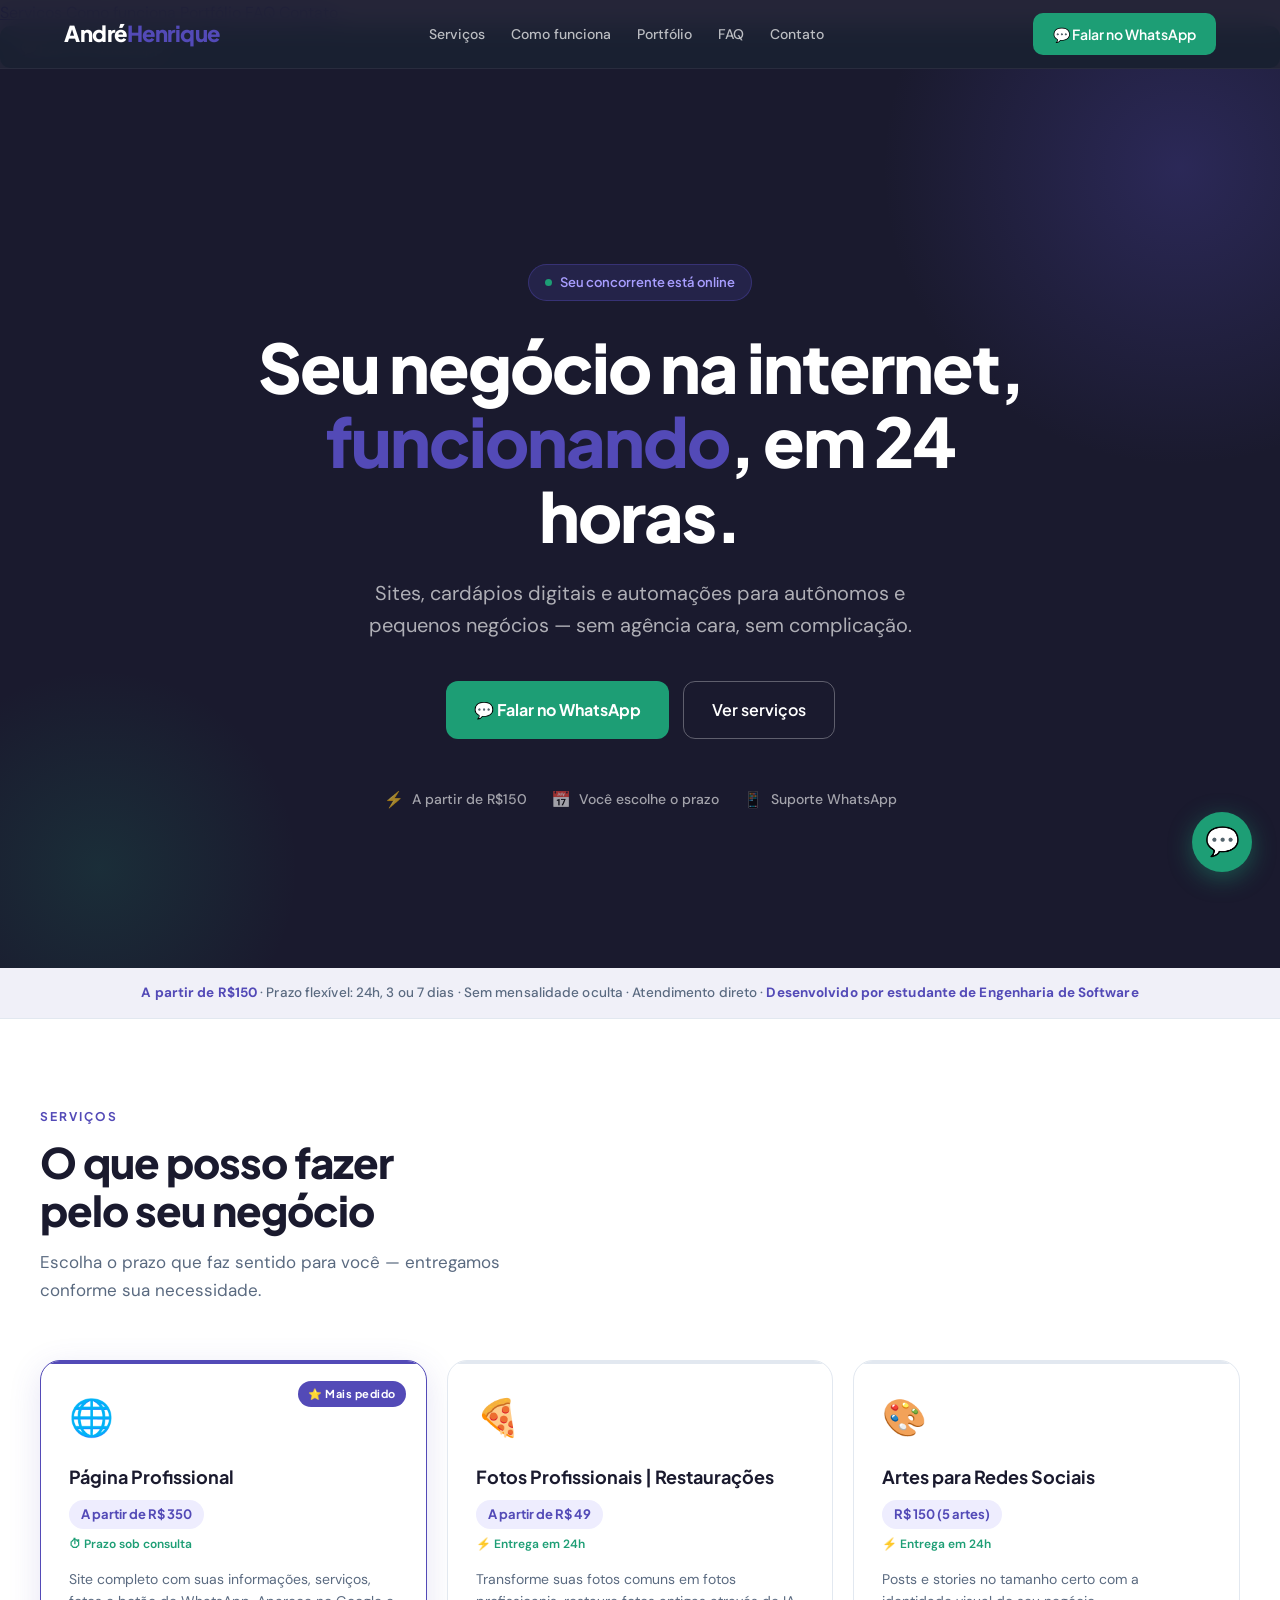
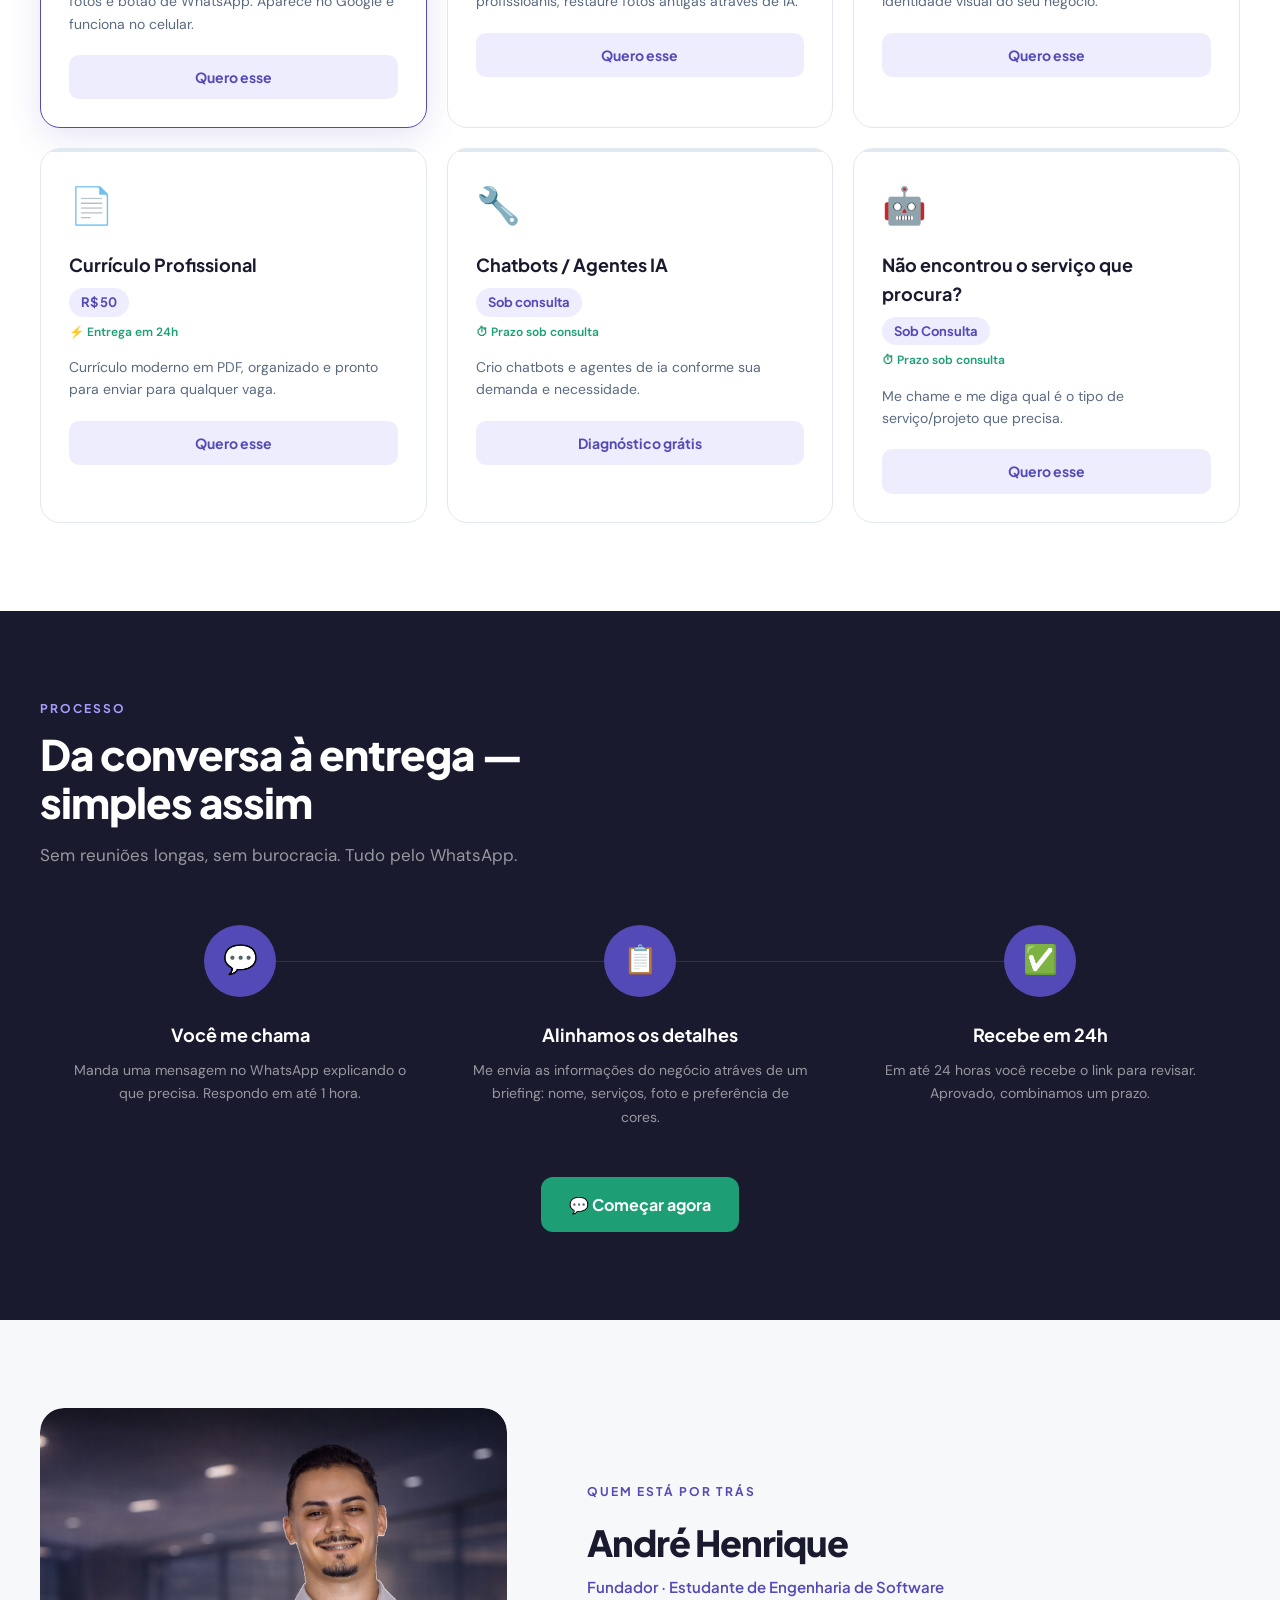
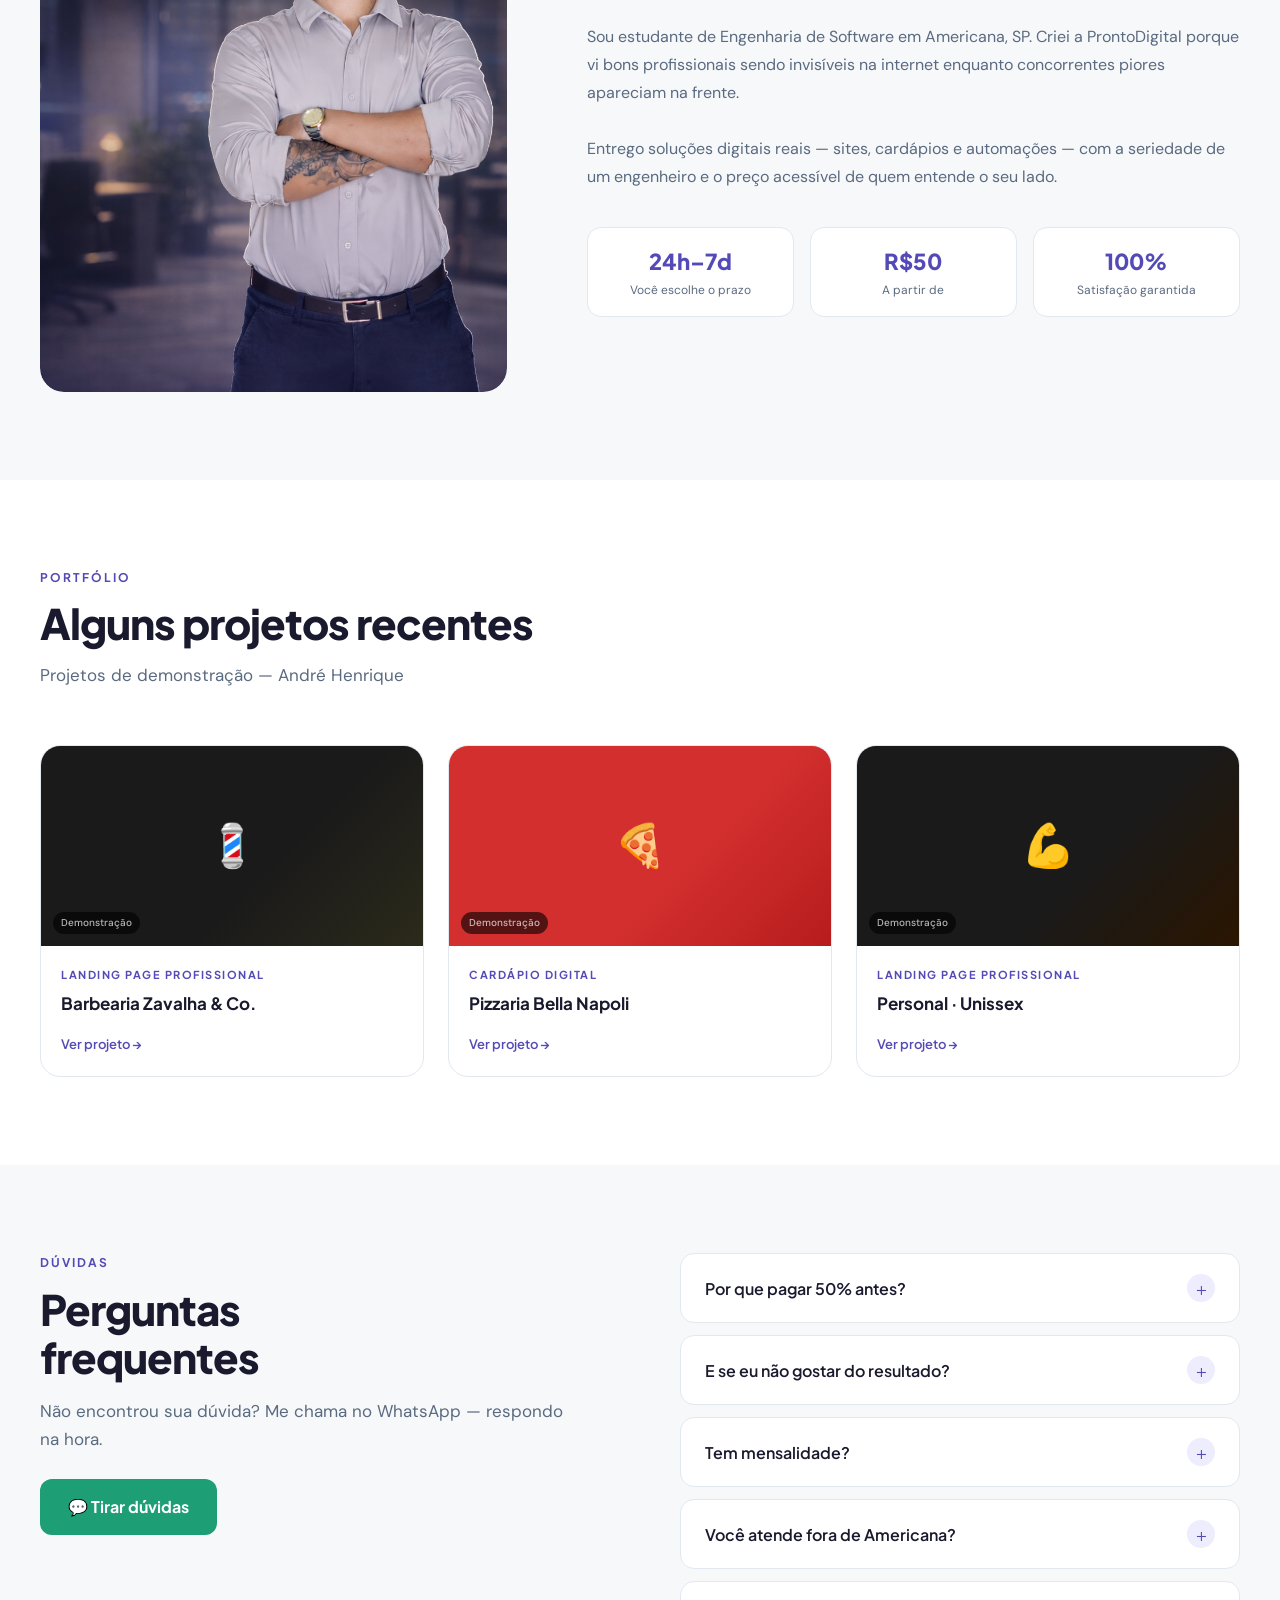
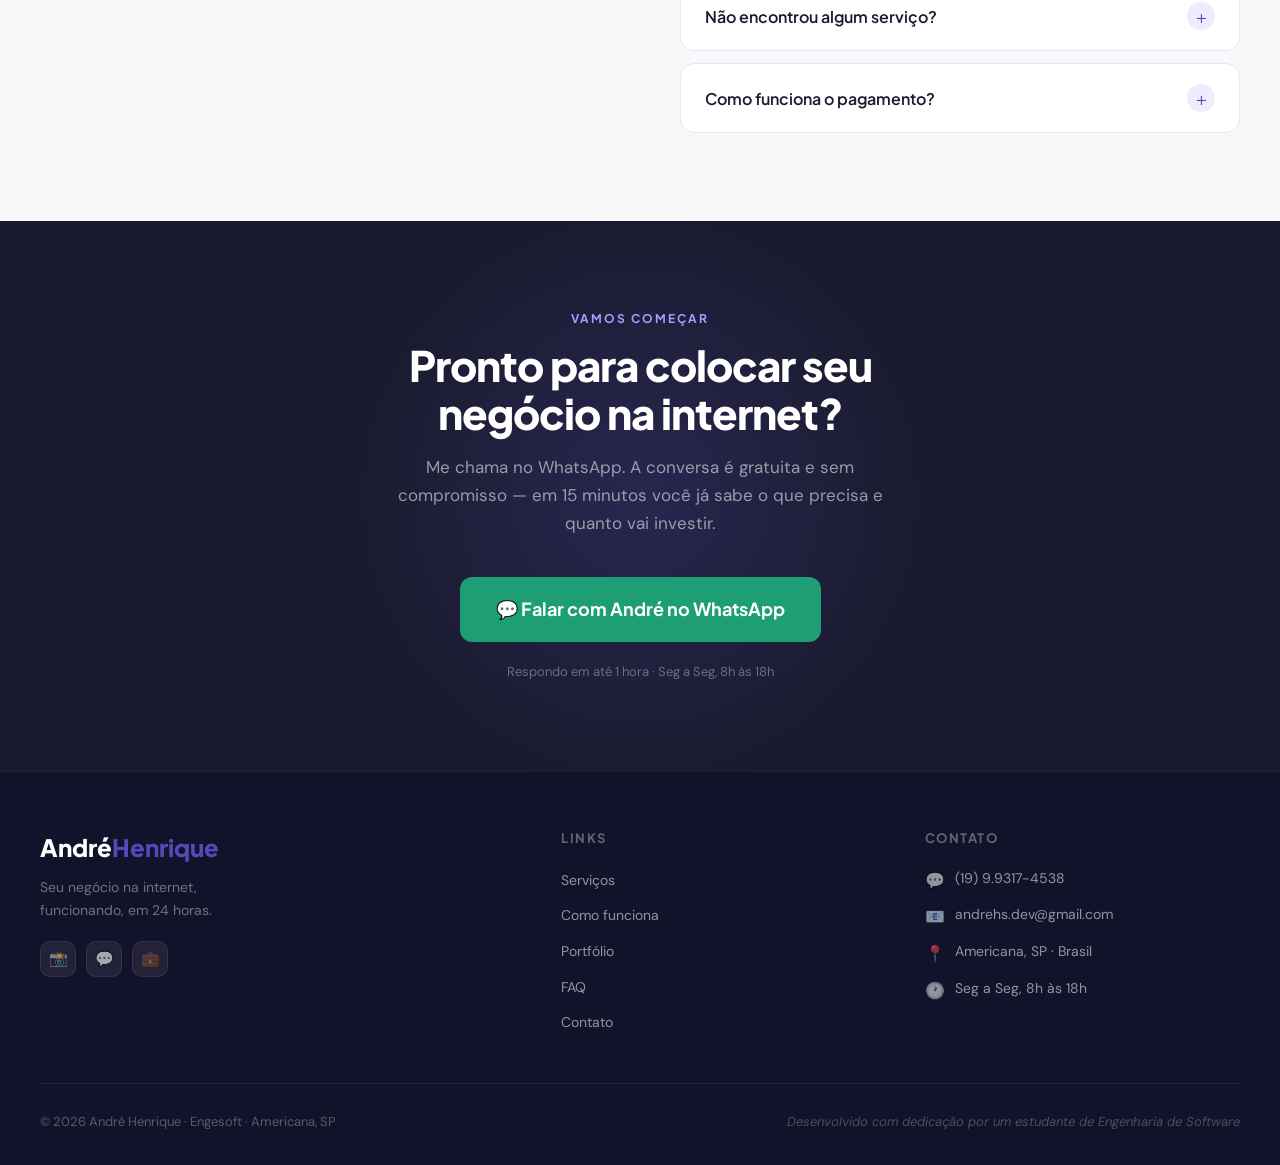
==== commit 5387d45b: "Update index.html" ====
--- a/index.html
+++ b/index.html
@@ -203,9 +203,13 @@
           <span class="portfolio-demo-label">Demonstração</span>
         </div>
         <div class="portfolio-info">
-          <p class="portfolio-category">Página profissional</p>
-          <p class="portfolio-name">Barbearia do Zé Costa</p>
-          <a href="#" class="btn-portfolio">Ver projeto →</a>
+          <p class="portfolio-category">Landing Page Profissional</p>
+          <p class="portfolio-name">Barbearia Zavalha & Co.</p>
+           <a href="https://andrehs-dev.github.io/portfolio1/"
+             target="_blank"
+             class="btn-portfolio">
+             Ver projeto →
+     </a>
         </div>
       </div>
       <div class="portfolio-card reveal reveal-delay-2">
@@ -225,9 +229,13 @@
           <span class="portfolio-demo-label">Demonstração</span>
         </div>
         <div class="portfolio-info">
-          <p class="portfolio-category">Página profissional</p>
-          <p class="portfolio-name">João Vitor Mendes · Personal</p>
-          <a href="#" class="btn-portfolio">Ver projeto →</a>
+          <p class="portfolio-category">Landing Page Profissional</p>
+          <p class="portfolio-name">Personal · Unissex</p>
+           <a href="https://andrehs-dev.github.io/portfolio2/"
+             target="_blank"
+             class="btn-portfolio">
+             Ver projeto →
+  </a>
         </div>
       </div>
     </div>
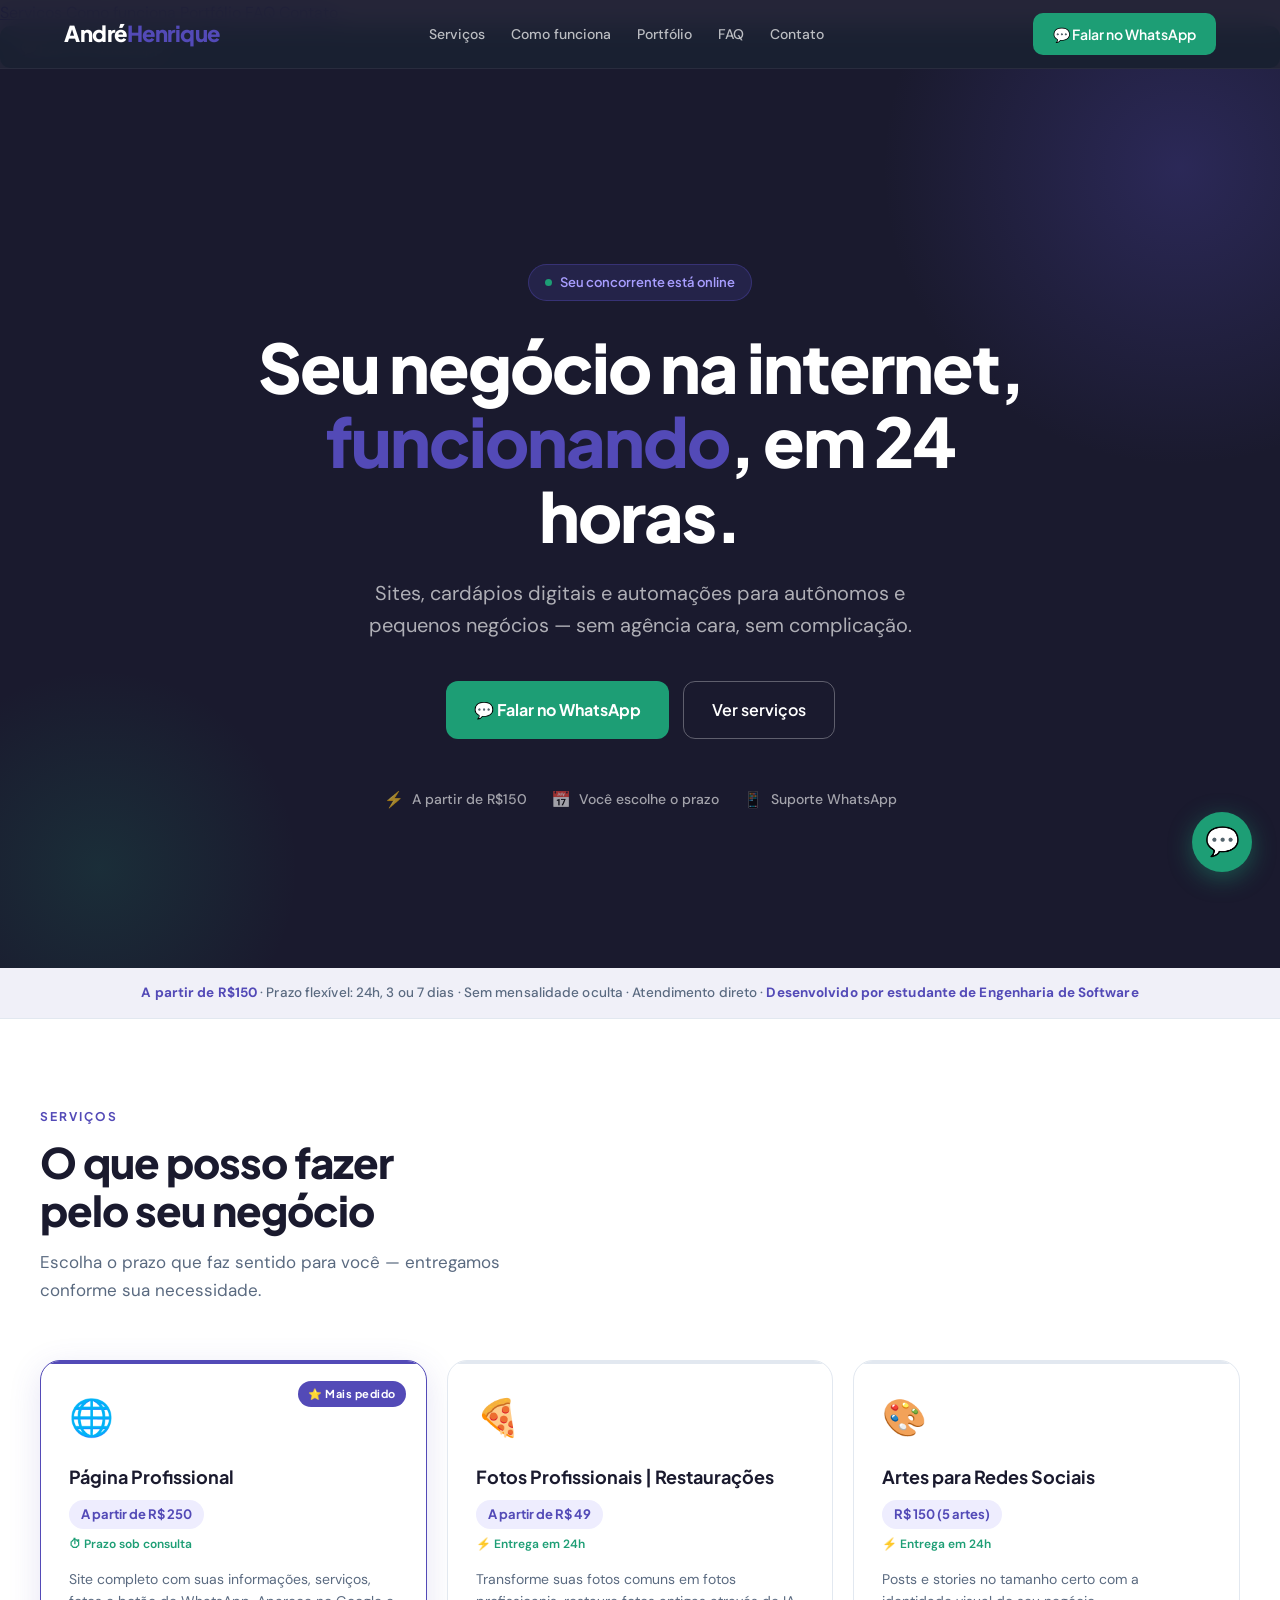
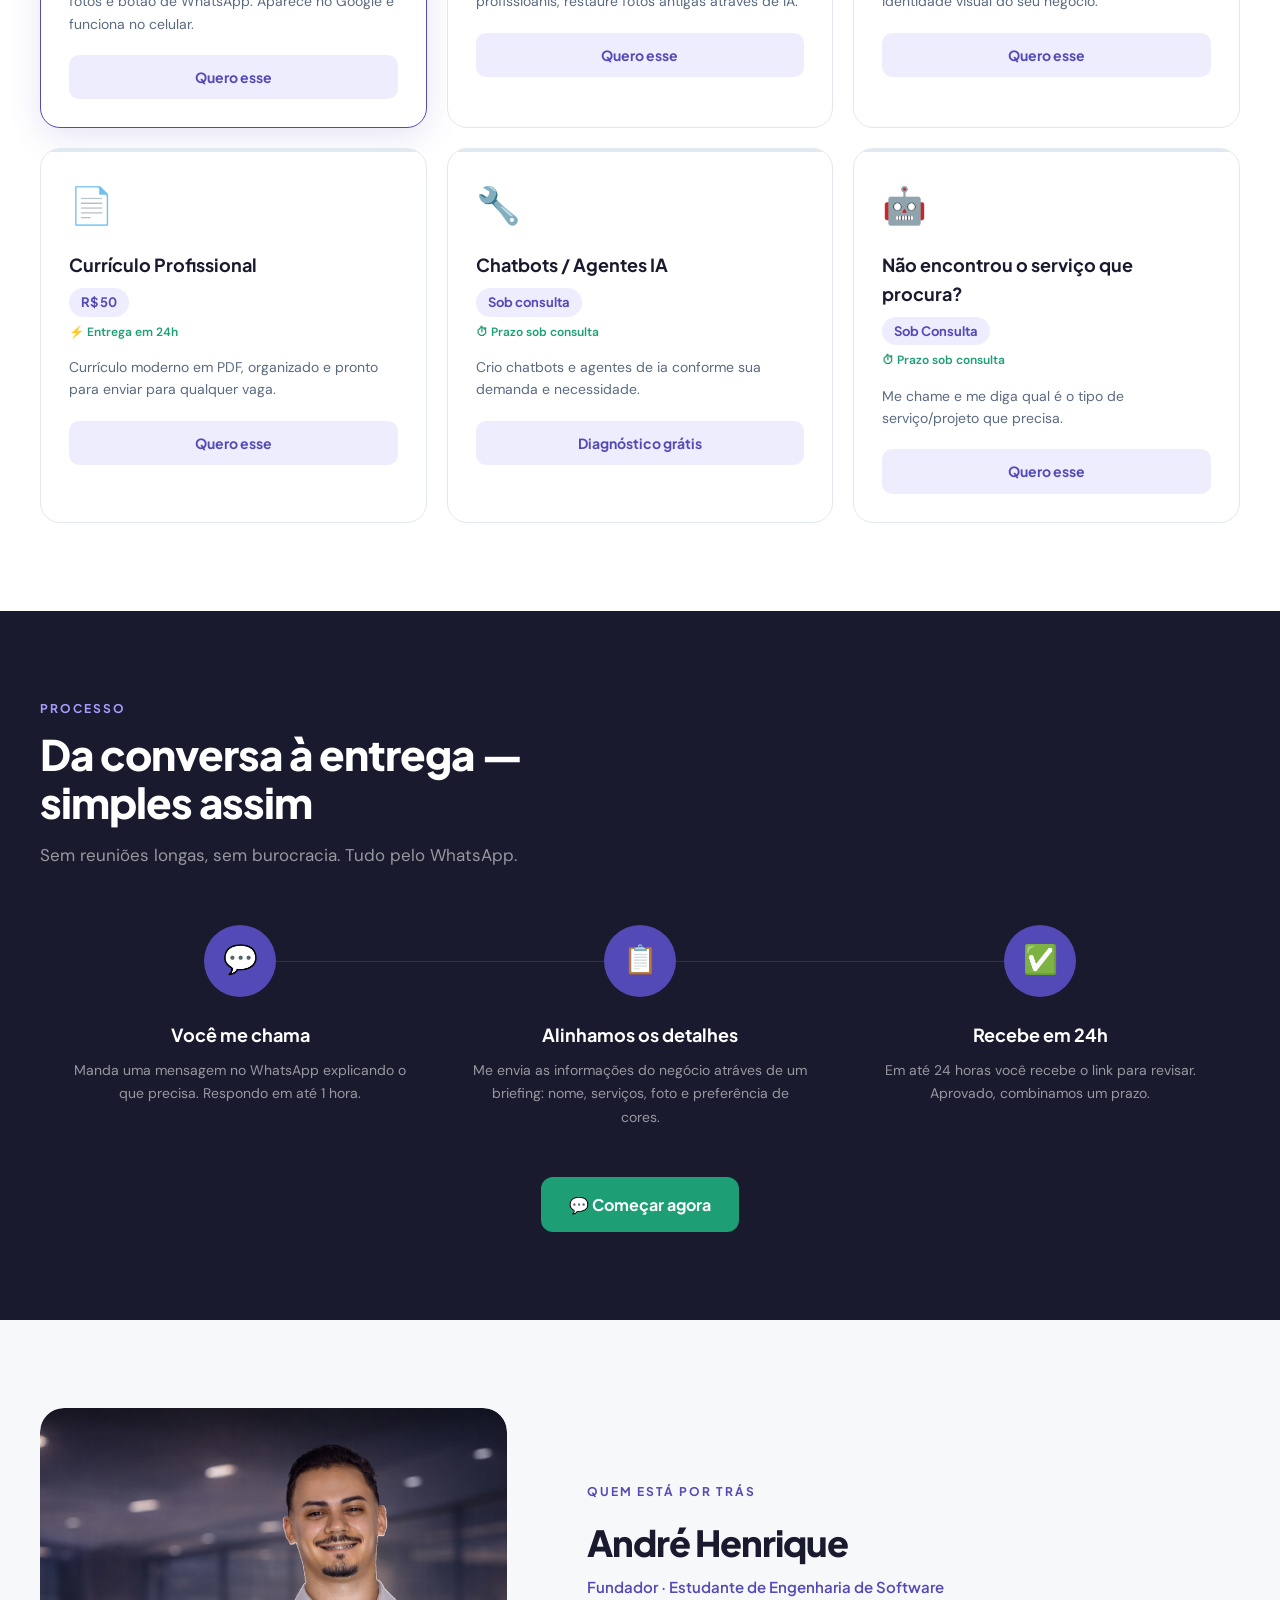
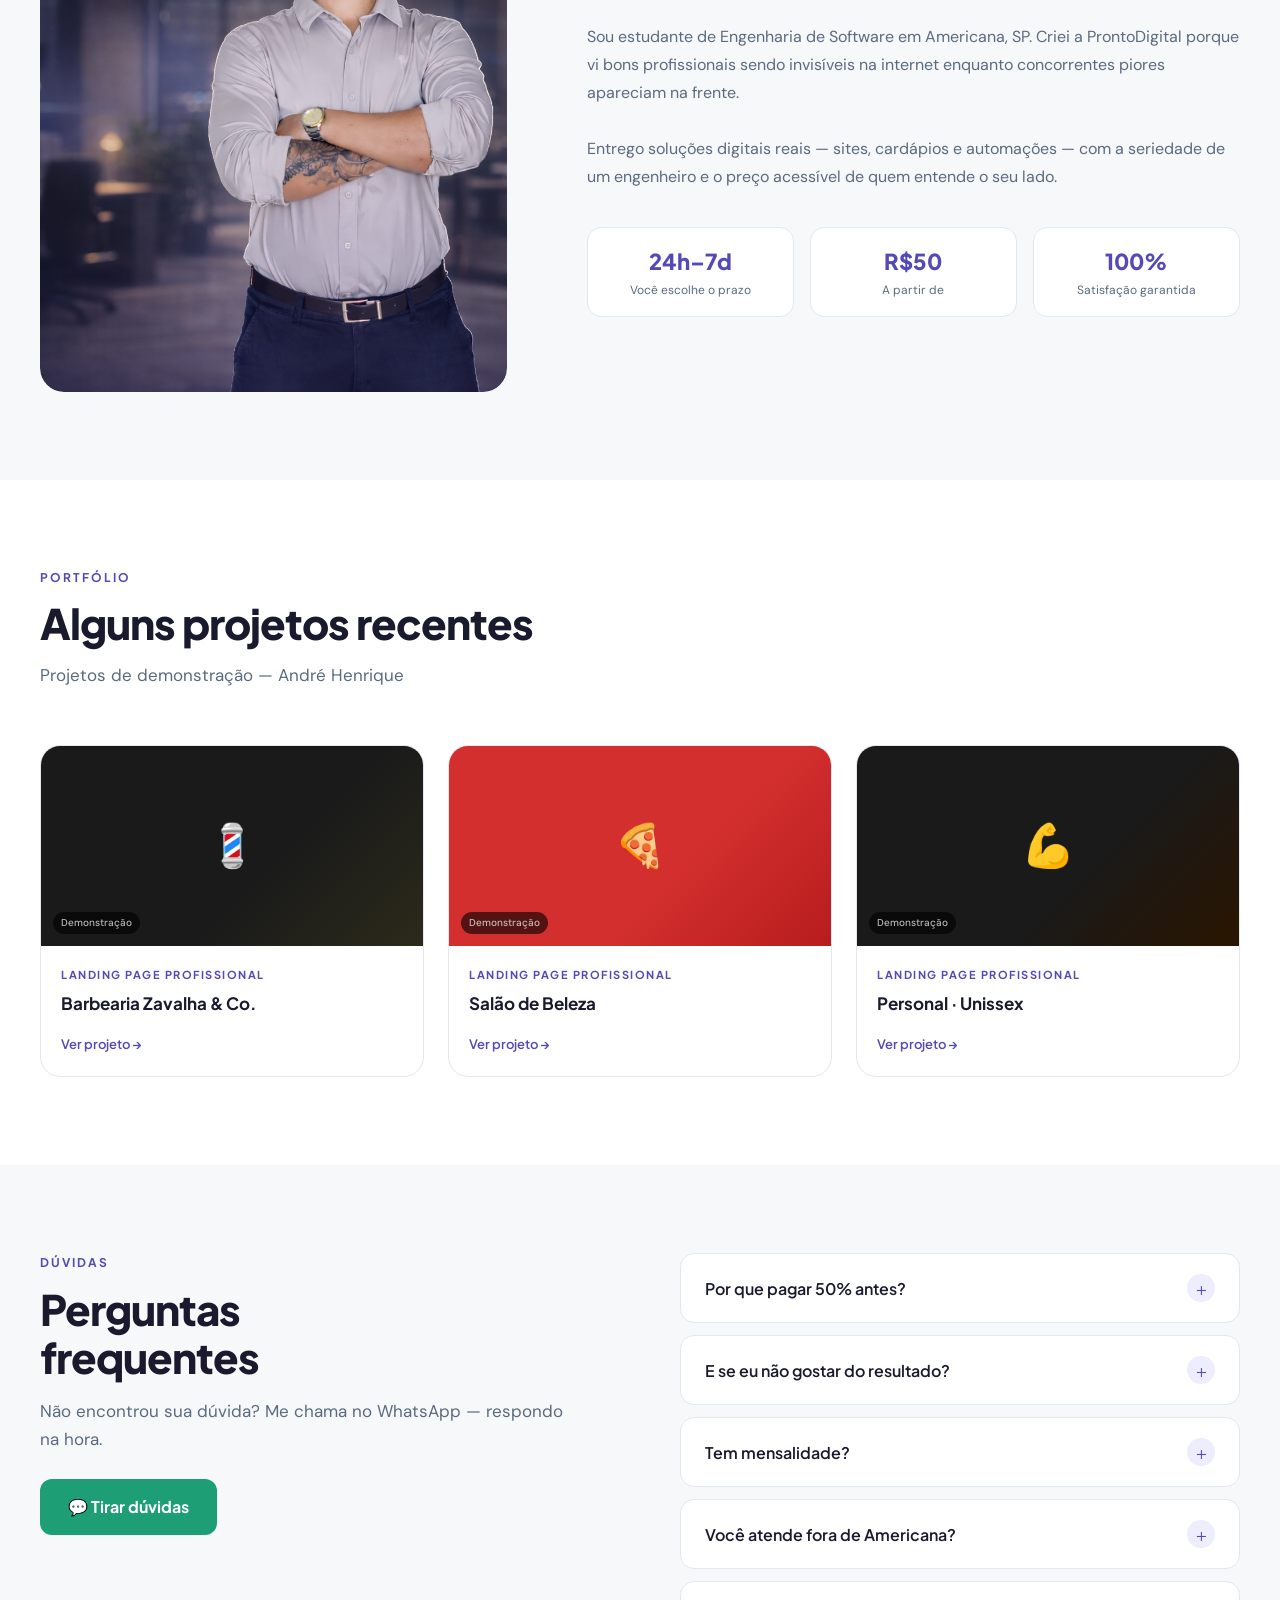
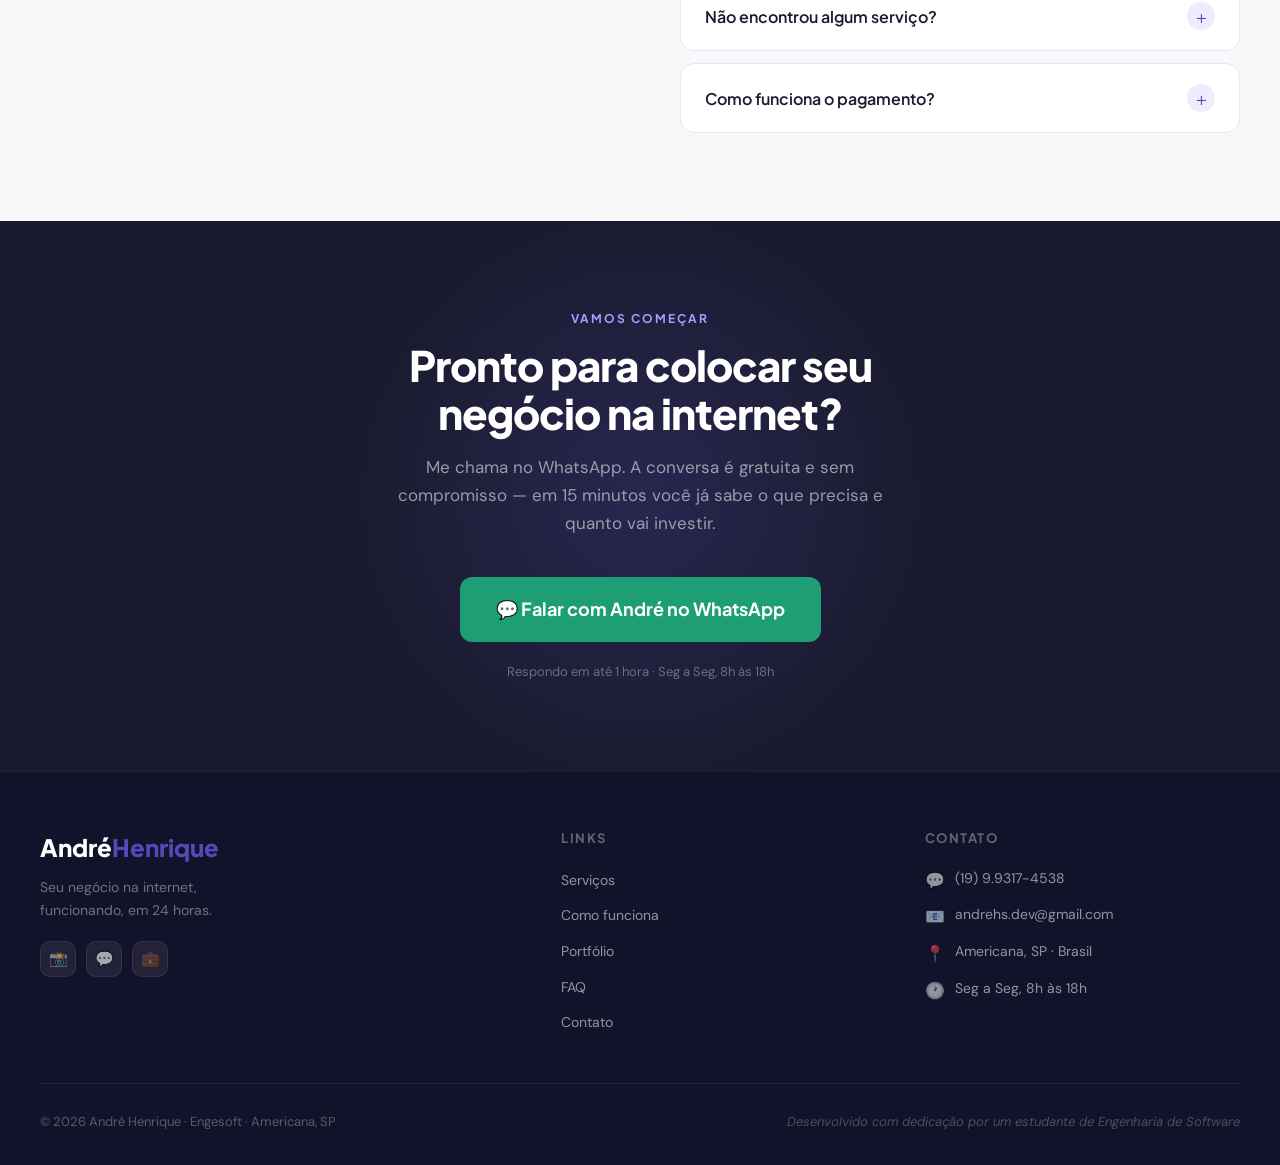
==== commit b4326a47: "adicionando portfolio salão de beleza" ====
--- a/index.html
+++ b/index.html
@@ -77,7 +77,7 @@
         <span class="popular-badge">⭐ Mais pedido</span>
         <span class="service-icon">🌐</span>
         <div class="service-title">Página Profissional</div>
-        <span class="service-price">A partir de R$ 350</span>
+        <span class="service-price">A partir de R$ 250</span>
         <span class="service-prazo">⏱ Prazo sob consulta</span>
         <p class="service-desc">Site completo com suas informações, serviços, fotos e botão de WhatsApp. Aparece no Google e funciona no celular.</p>
         <a href="https://wa.me/5519993174538?text=Oi+André,+quero+uma+página+profissional" target="_blank" class="btn-service">Quero esse</a>
@@ -218,9 +218,13 @@
           <span class="portfolio-demo-label">Demonstração</span>
         </div>
         <div class="portfolio-info">
-          <p class="portfolio-category">Cardápio digital</p>
-          <p class="portfolio-name">Pizzaria Bella Napoli</p>
-          <a href="#" class="btn-portfolio">Ver projeto →</a>
+          <p class="portfolio-category">Landing Page Profissional</p>
+          <p class="portfolio-name">Salão de Beleza</p>
+          <a href="https://andrehs-dev.github.io/portfolio3/"
+            target="_blank"
+             class="btn-portfolio">
+             Ver projeto →
+  </a>
         </div>
       </div>
       <div class="portfolio-card reveal reveal-delay-3">
@@ -259,7 +263,7 @@
             Por que pagar 50% antes?
             <span class="faq-icon">+</span>
           </button>
-          <div class="faq-a">Para garantir o compromisso de ambos os lados e dar início imediato ao projeto. O restante só é pago quando você receber e aprovar o resultado.</div>
+          <div class="faq-a">Para garantir o compromisso de ambos os lados e dar início imediato ao projeto. O restante só é pago quando você receber e aprovar o resultado (Modalidade apenas para valores acima de R$ 450, valores abaixo, o pagamento deve ser integral).</div>
         </div>
         <div class="faq-item">
           <button class="faq-q" onclick="toggleFaq(this)">
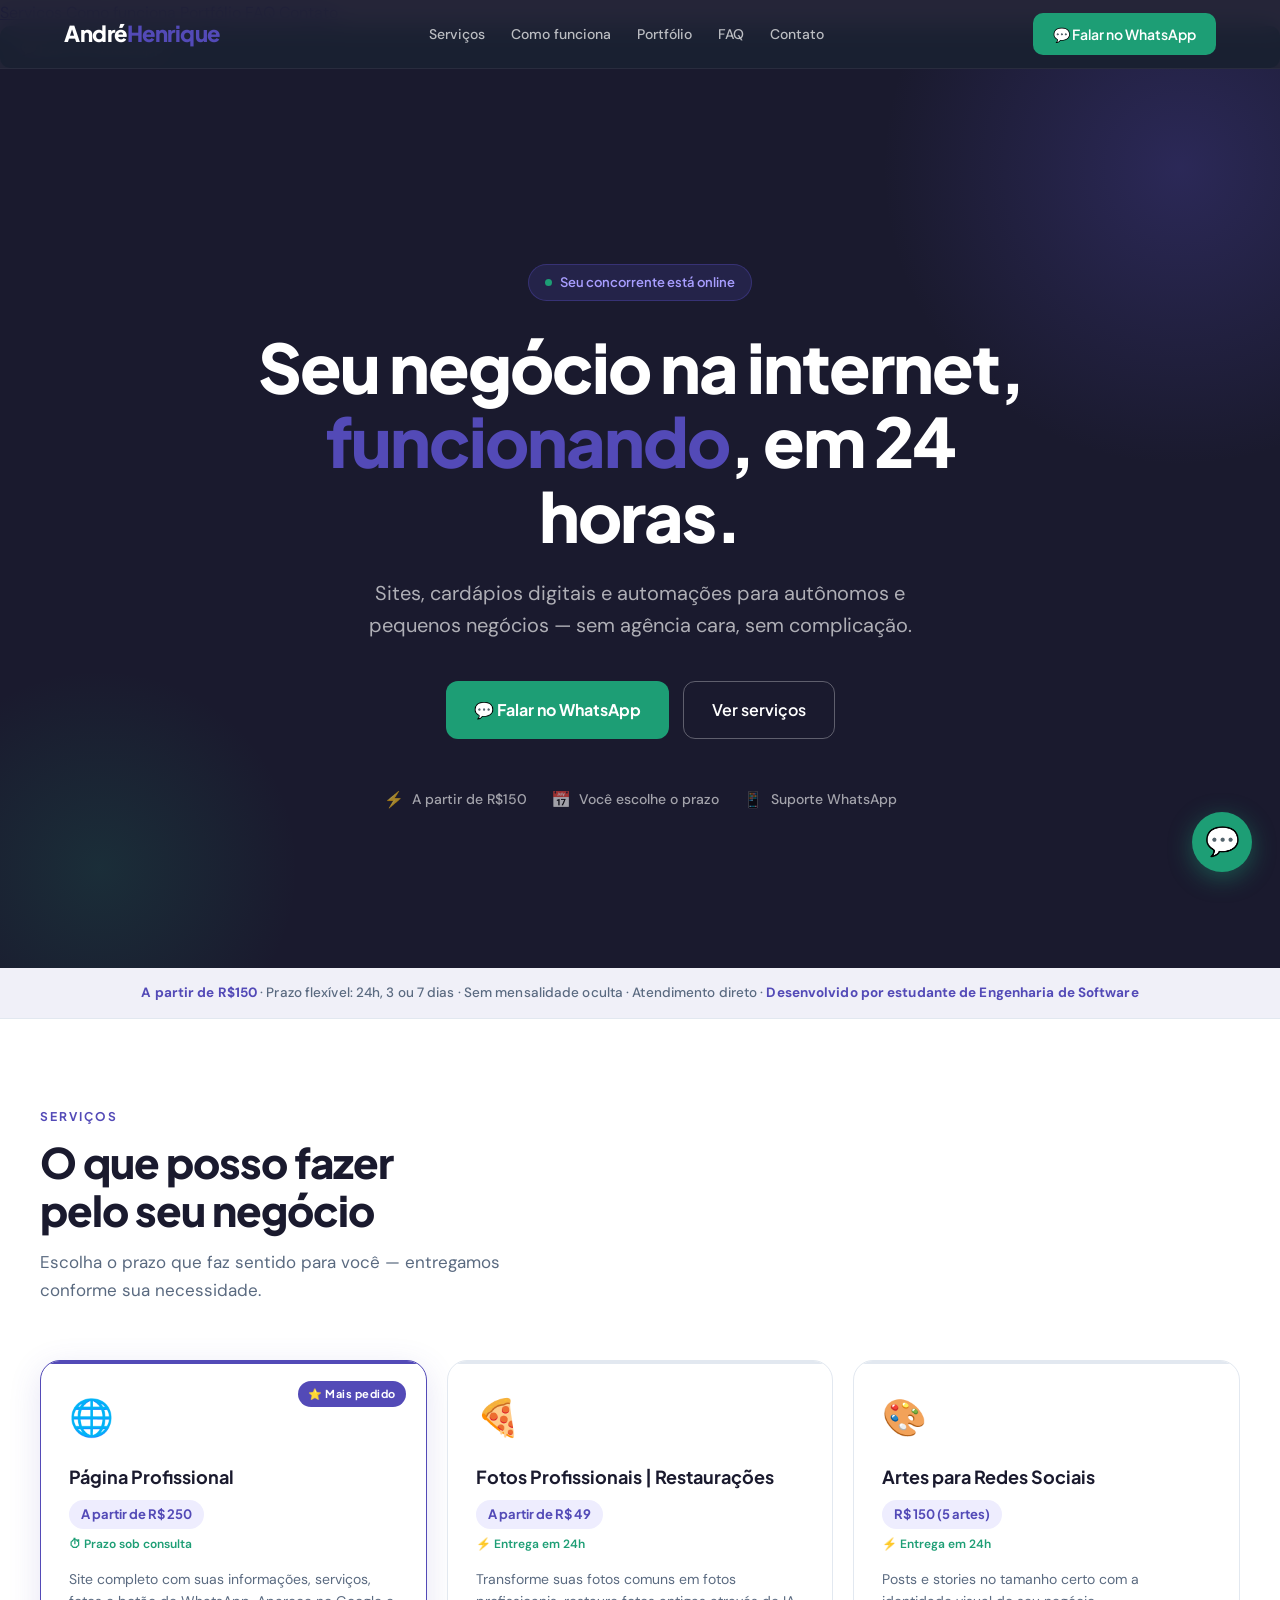
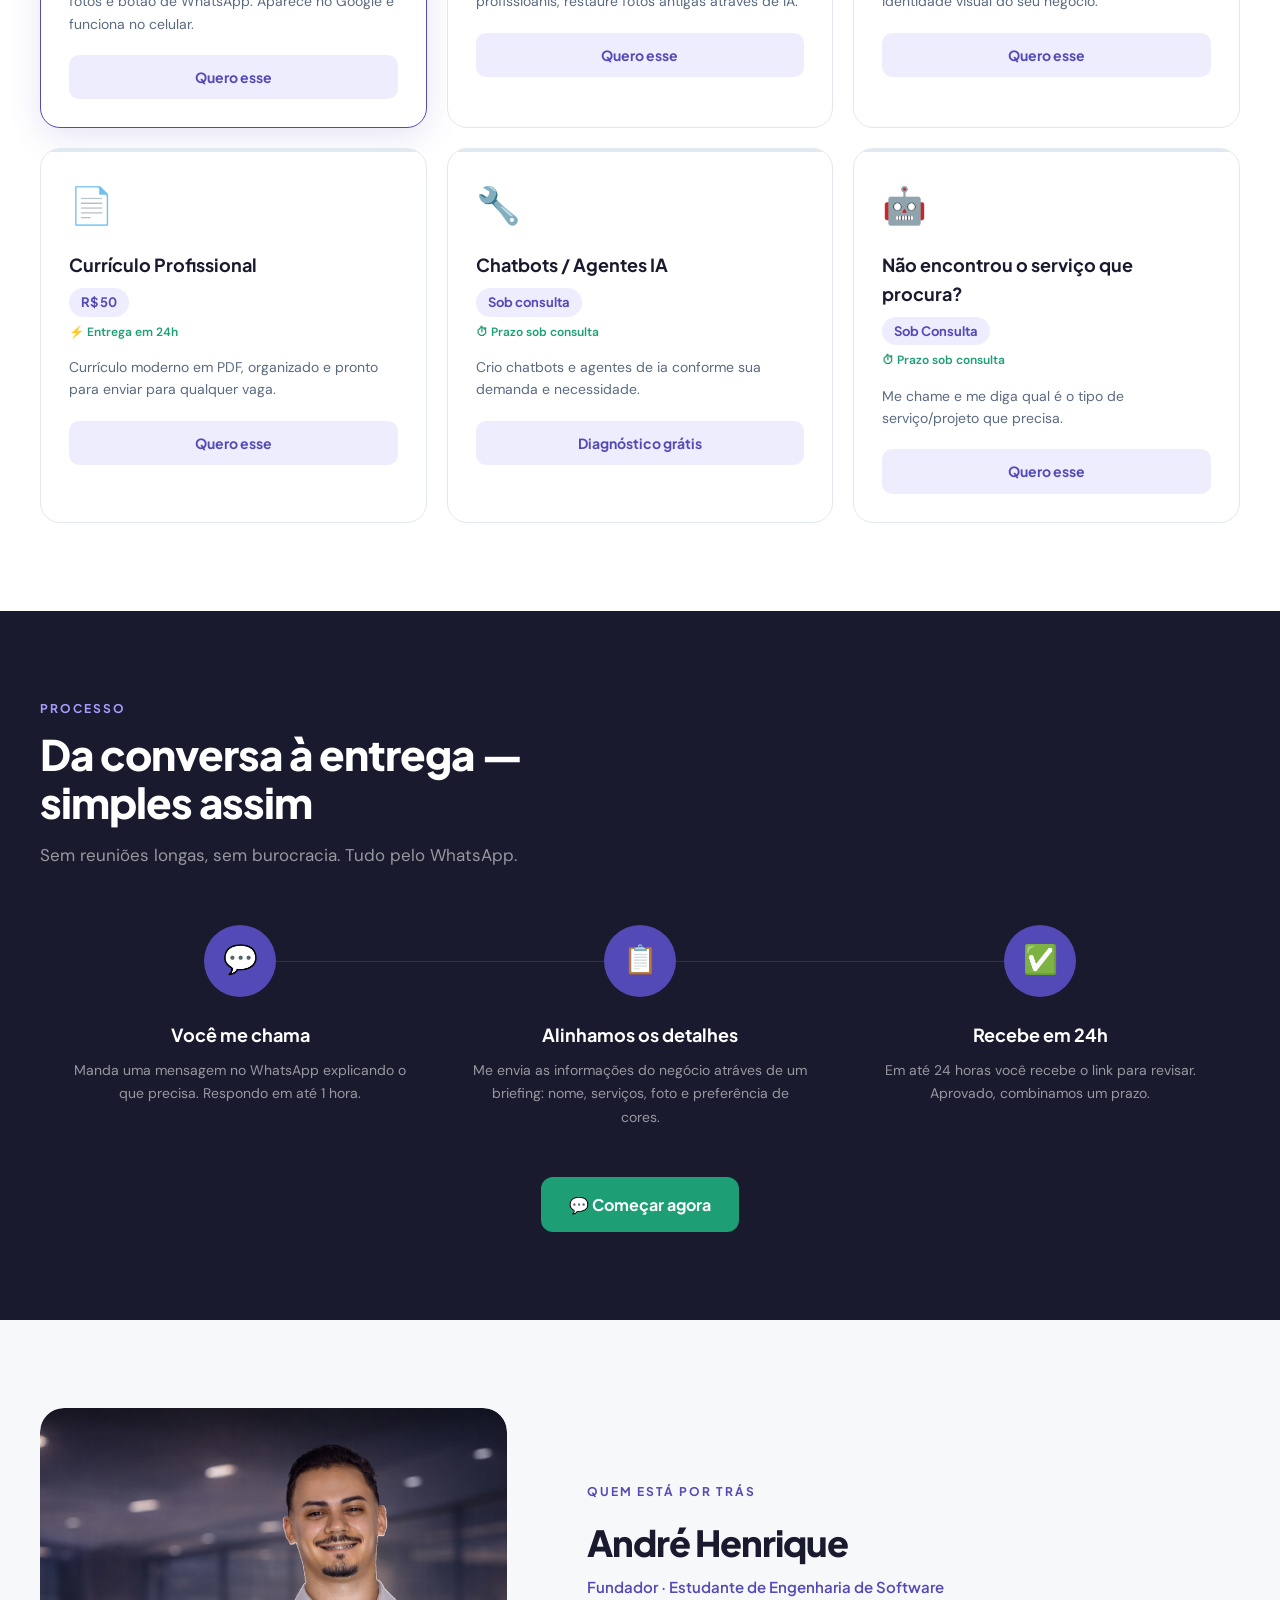
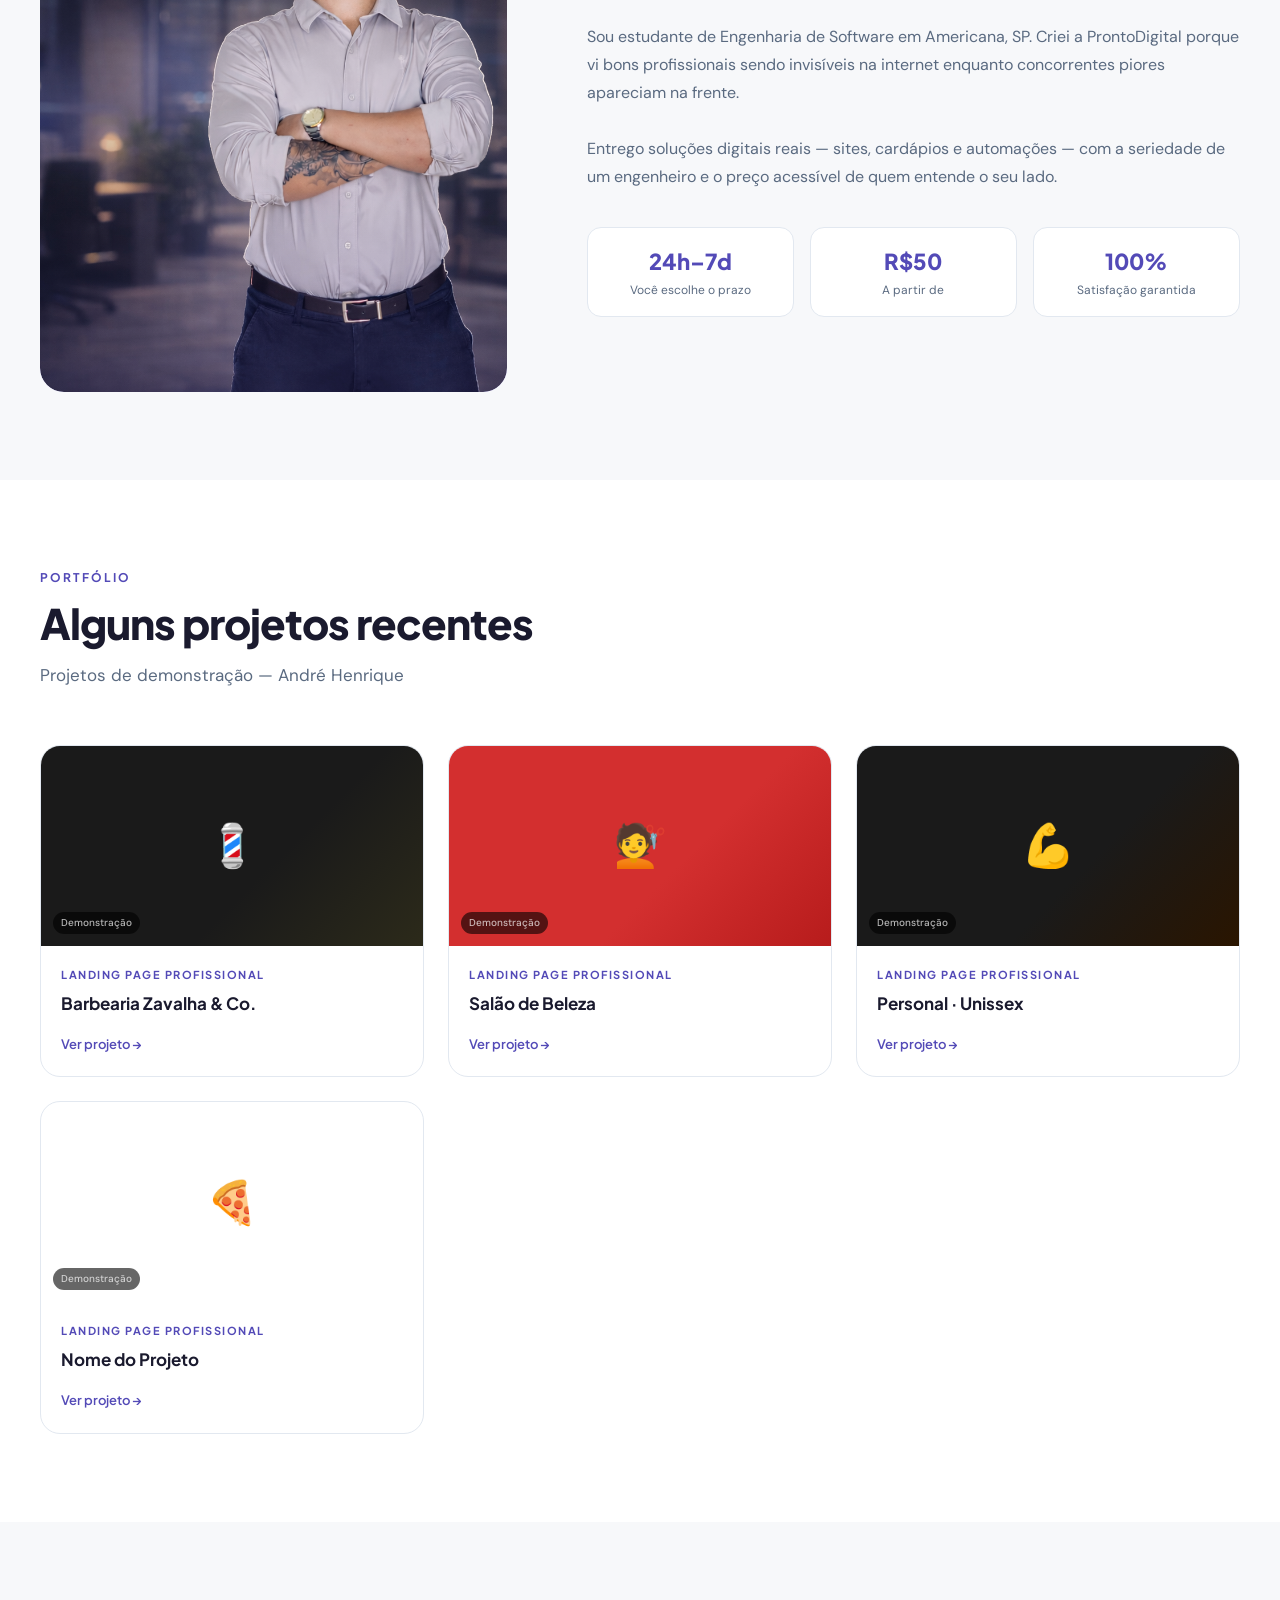
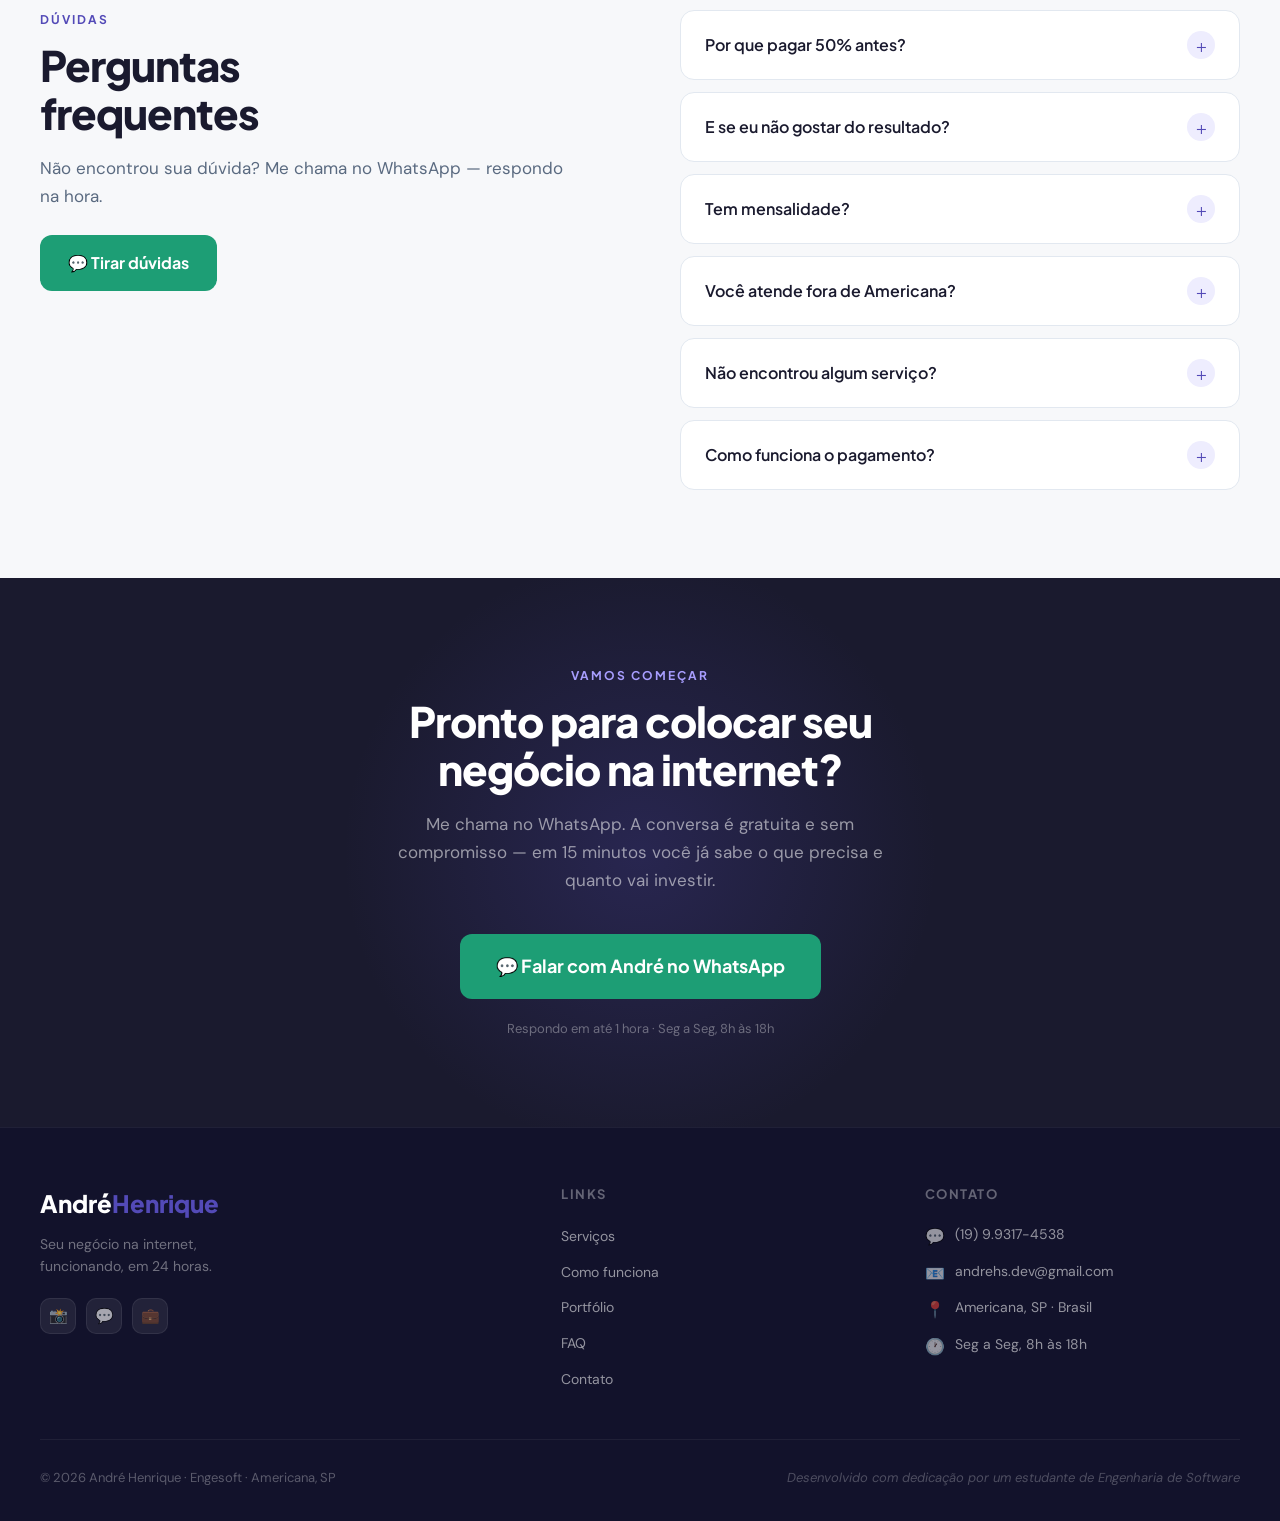
==== commit 72b15b87: "Add portfolio card for a professional landing page" ====
--- a/index.html
+++ b/index.html
@@ -214,7 +214,7 @@
       </div>
       <div class="portfolio-card reveal reveal-delay-2">
         <div class="portfolio-img portfolio-img-2">
-          🍕
+          💇
           <span class="portfolio-demo-label">Demonstração</span>
         </div>
         <div class="portfolio-info">
@@ -239,6 +239,18 @@
              target="_blank"
              class="btn-portfolio">
              Ver projeto →
+  </a>
+        </div>
+      </div>
+      <div class="portfolio-card reveal reveal-delay-1">
+  <div class="portfolio-img portfolio-img-4">
+    🍕
+    <span class="portfolio-demo-label">Demonstração</span>
+  </div>
+  <div class="portfolio-info">
+    <p class="portfolio-category">Landing Page Profissional</p>
+    <p class="portfolio-name">Nome do Projeto</p>
+    <a href="SEU_LINK" target="_blank" class="btn-portfolio">Ver projeto →
   </a>
         </div>
       </div>
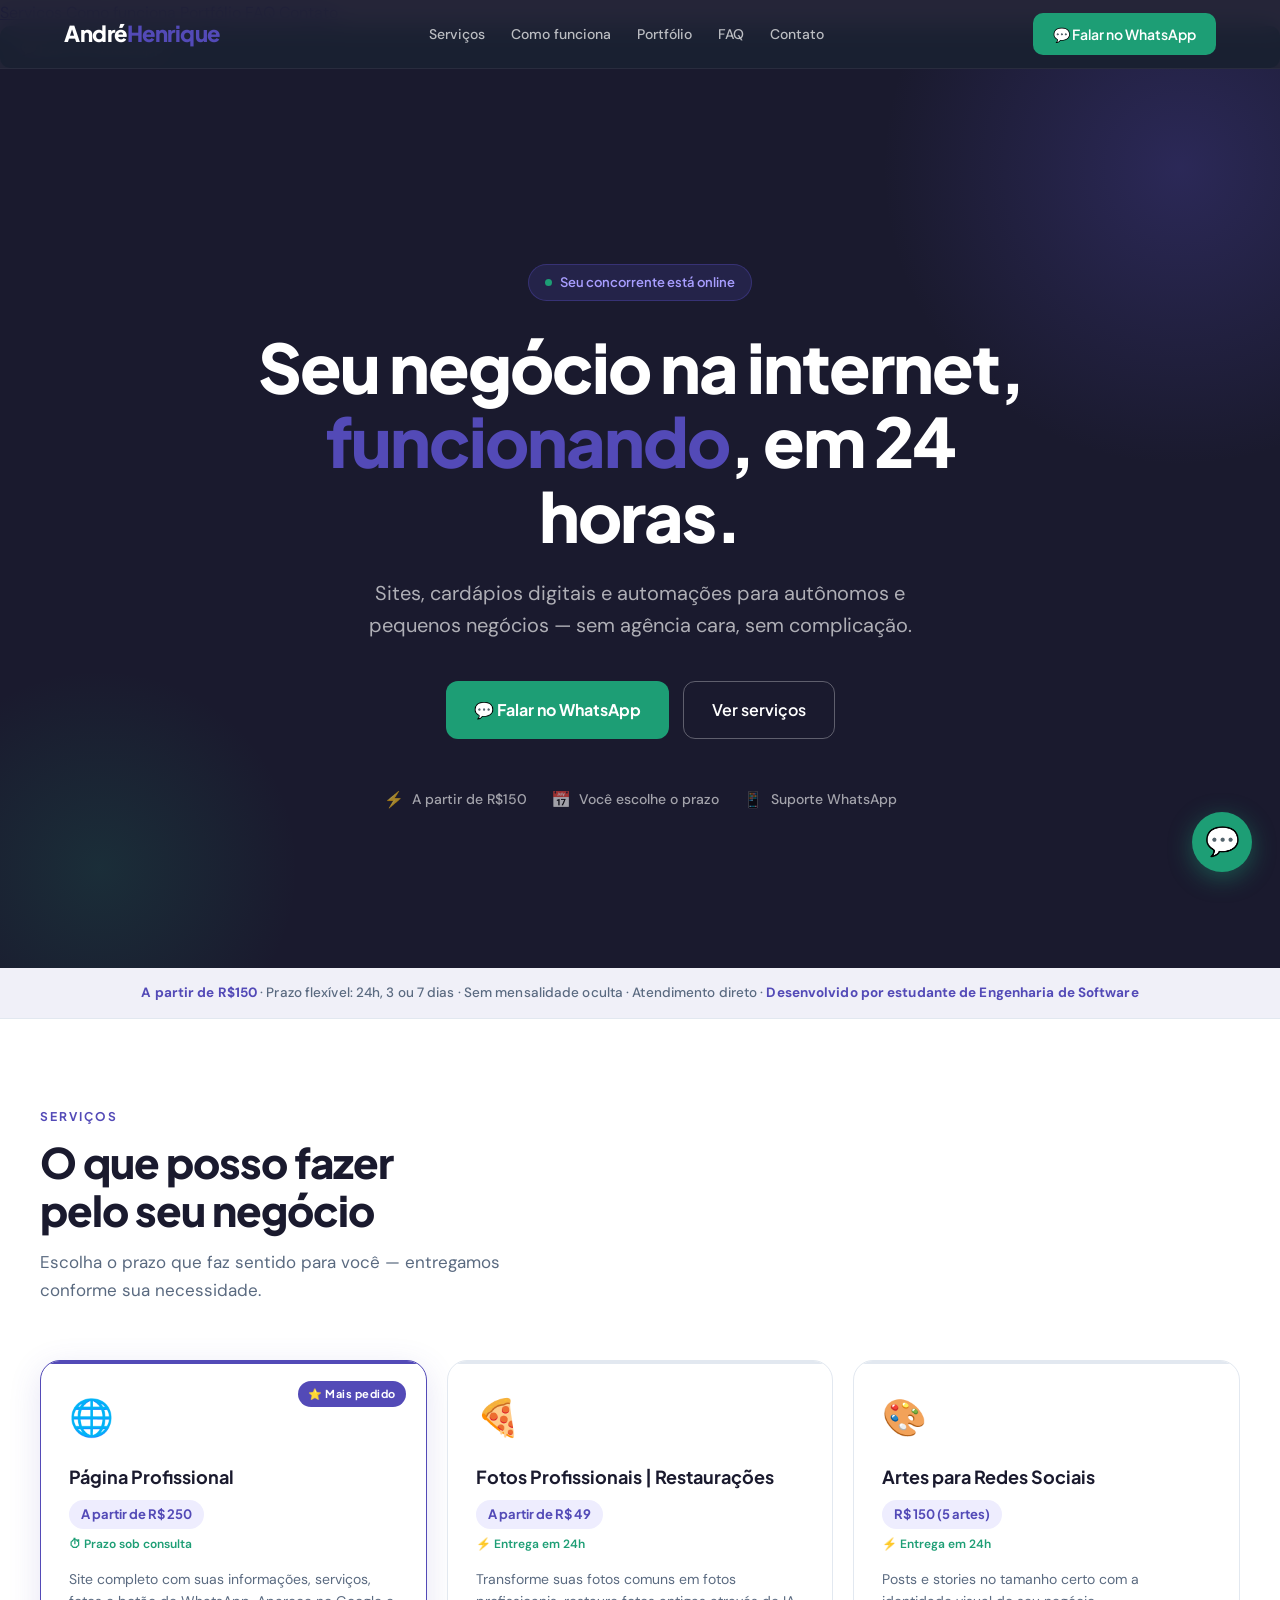
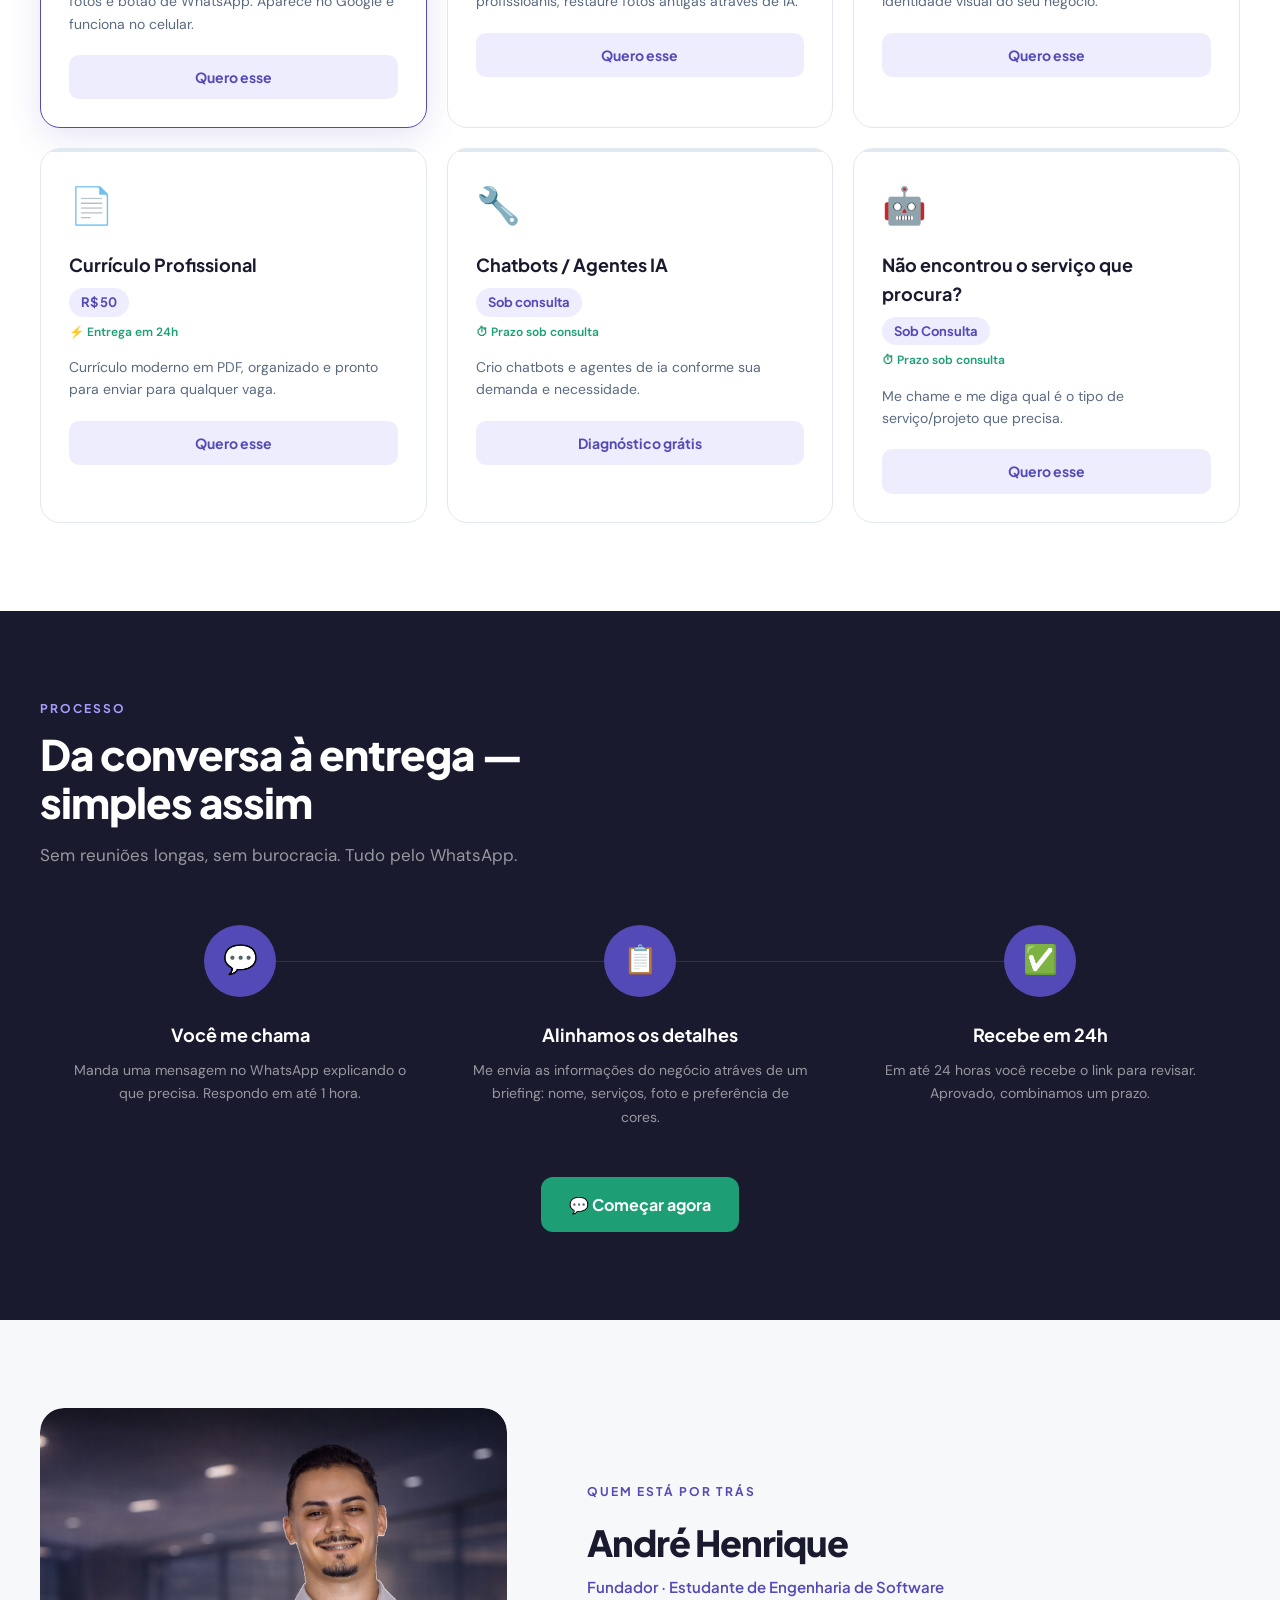
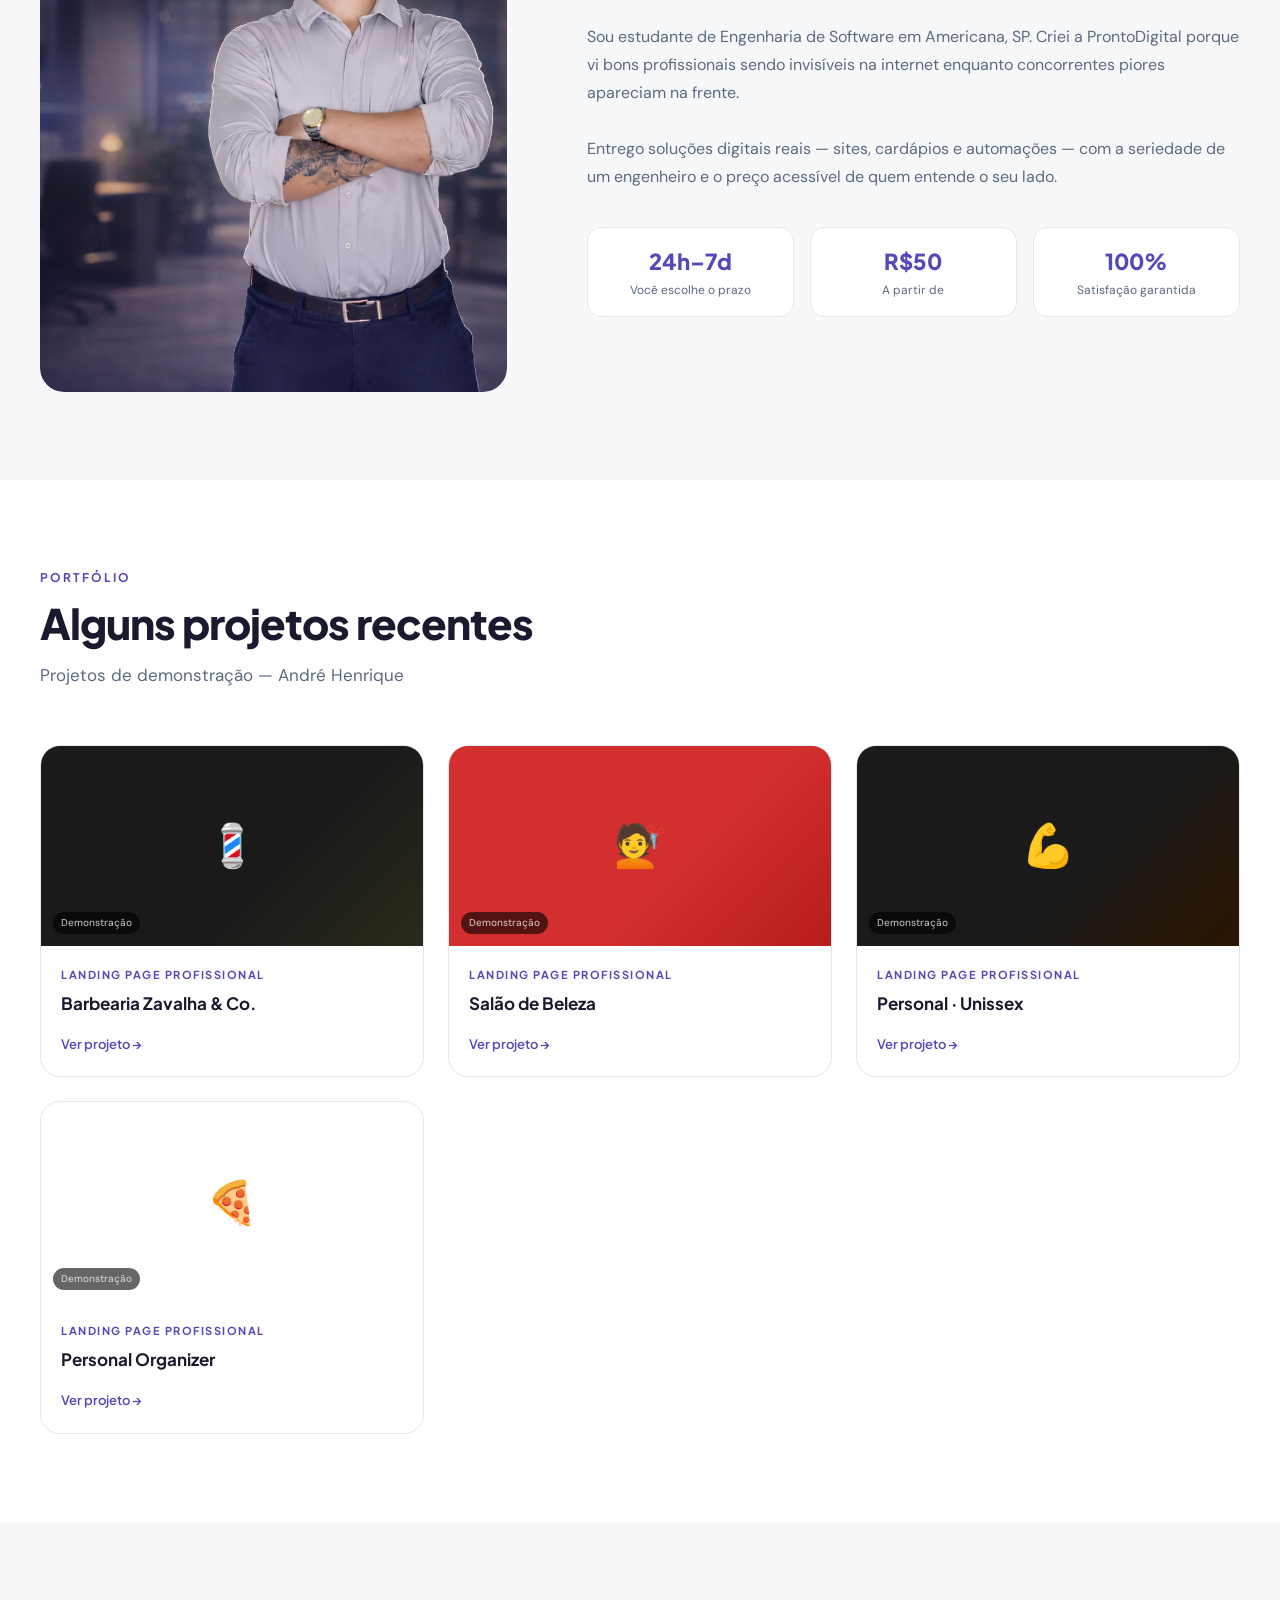
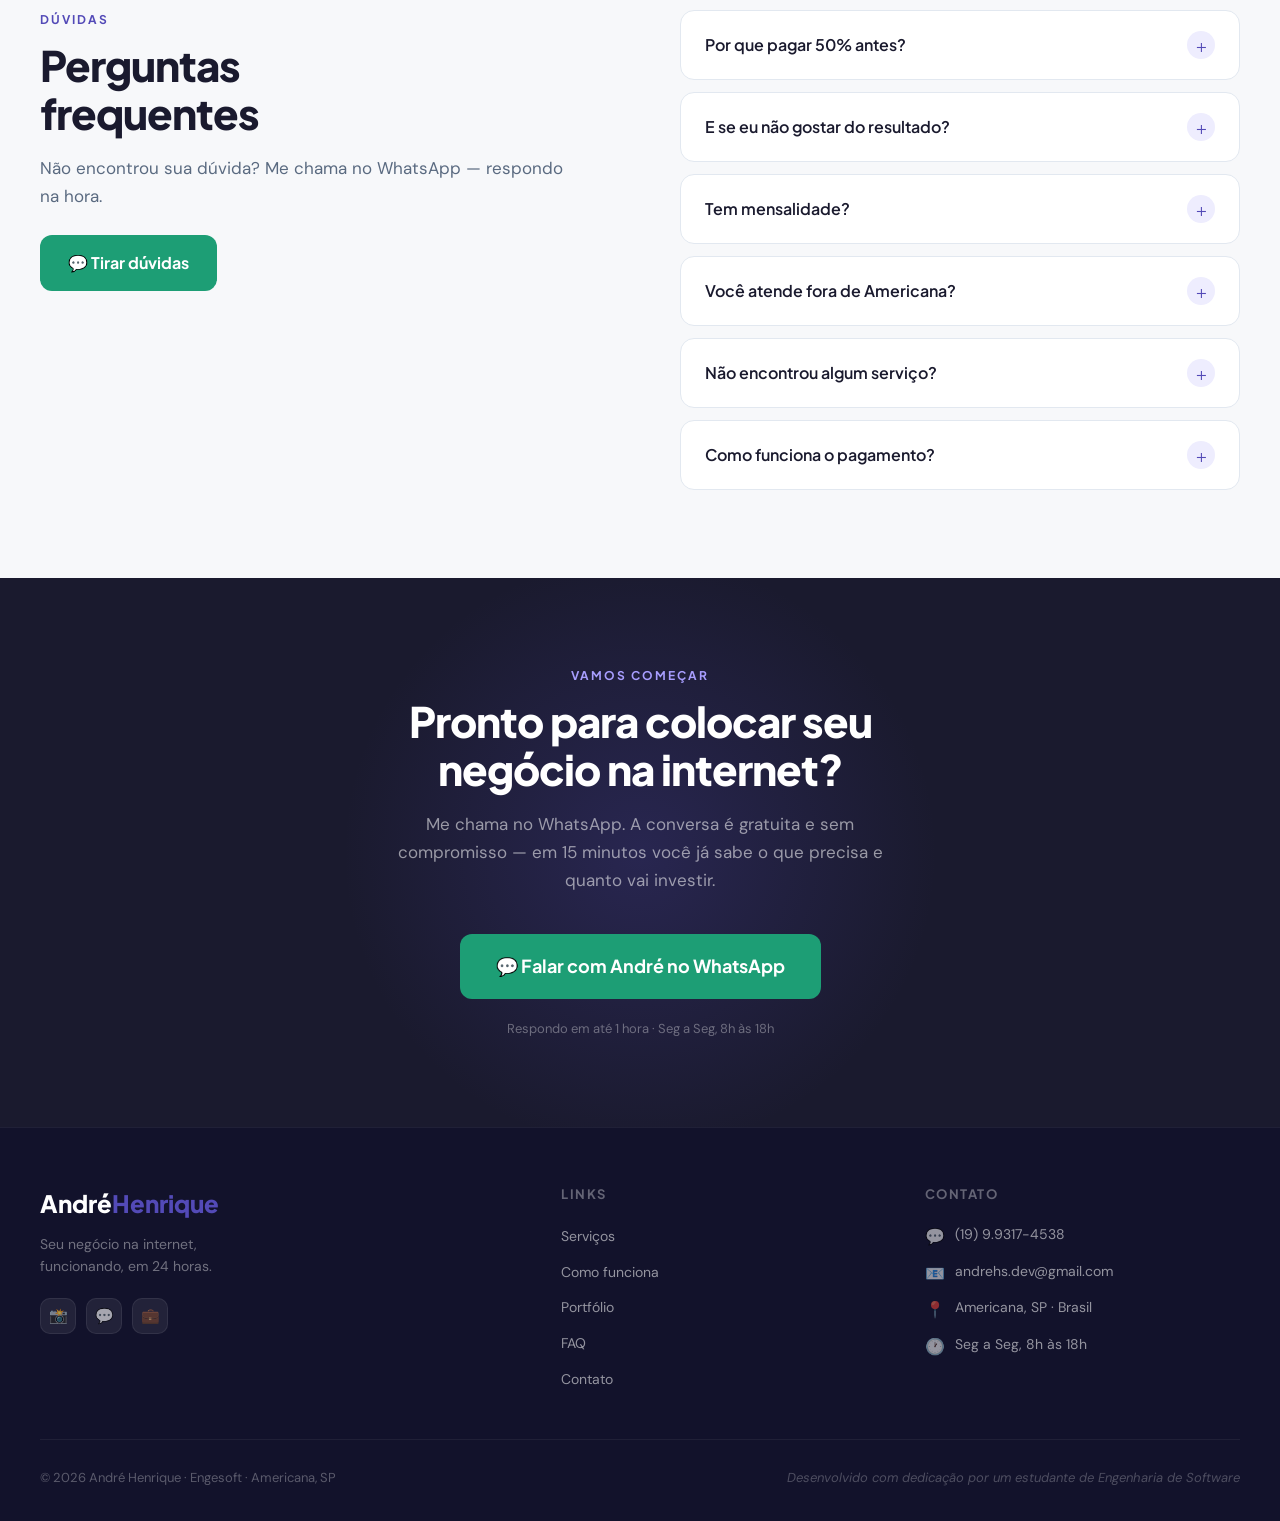
==== commit 385028c8: "Update project name and link in index.html Adicionando portfolio personal organizer" ====
--- a/index.html
+++ b/index.html
@@ -249,8 +249,11 @@
   </div>
   <div class="portfolio-info">
     <p class="portfolio-category">Landing Page Profissional</p>
-    <p class="portfolio-name">Nome do Projeto</p>
-    <a href="SEU_LINK" target="_blank" class="btn-portfolio">Ver projeto →
+    <p class="portfolio-name">Personal Organizer</p>
+    <a href="https://andrehs-dev.github.io/portfolio4/" 
+      target="_blank" 
+      class="btn-portfolio">
+      Ver projeto →
   </a>
         </div>
       </div>
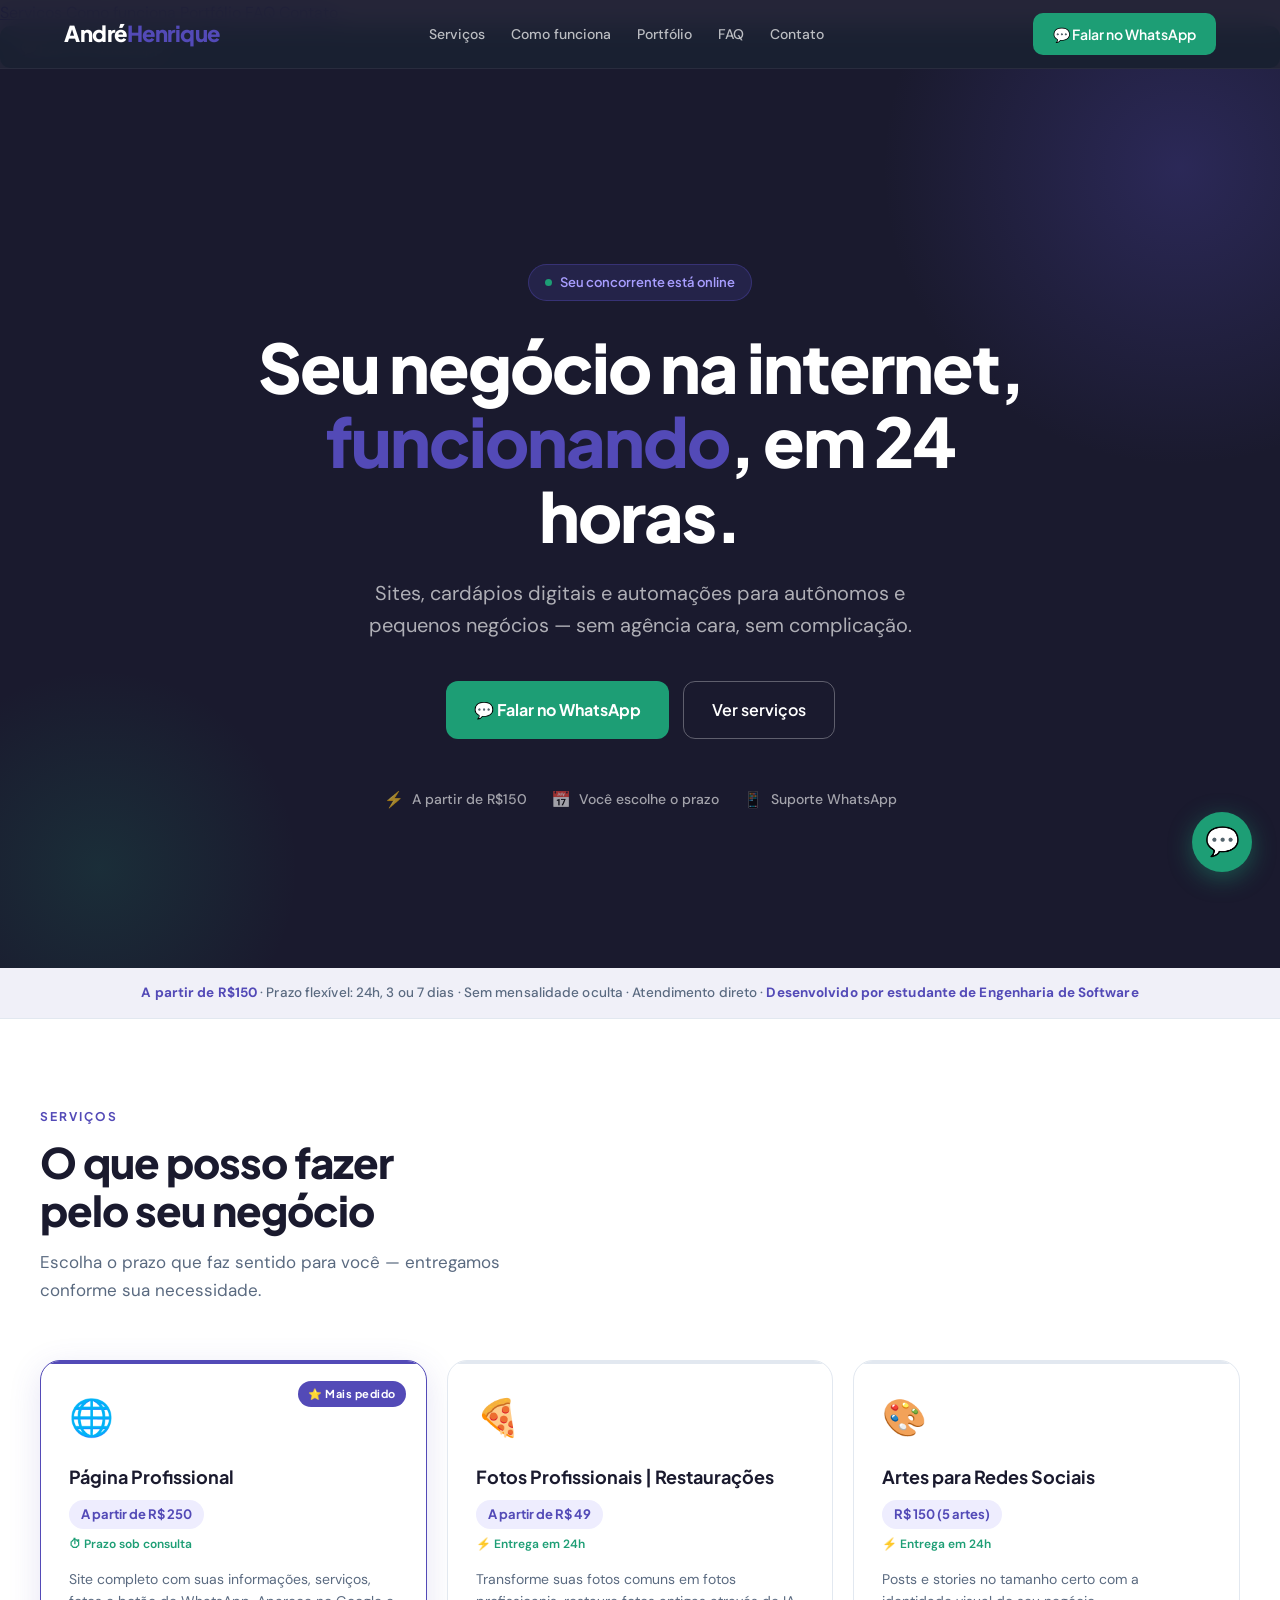
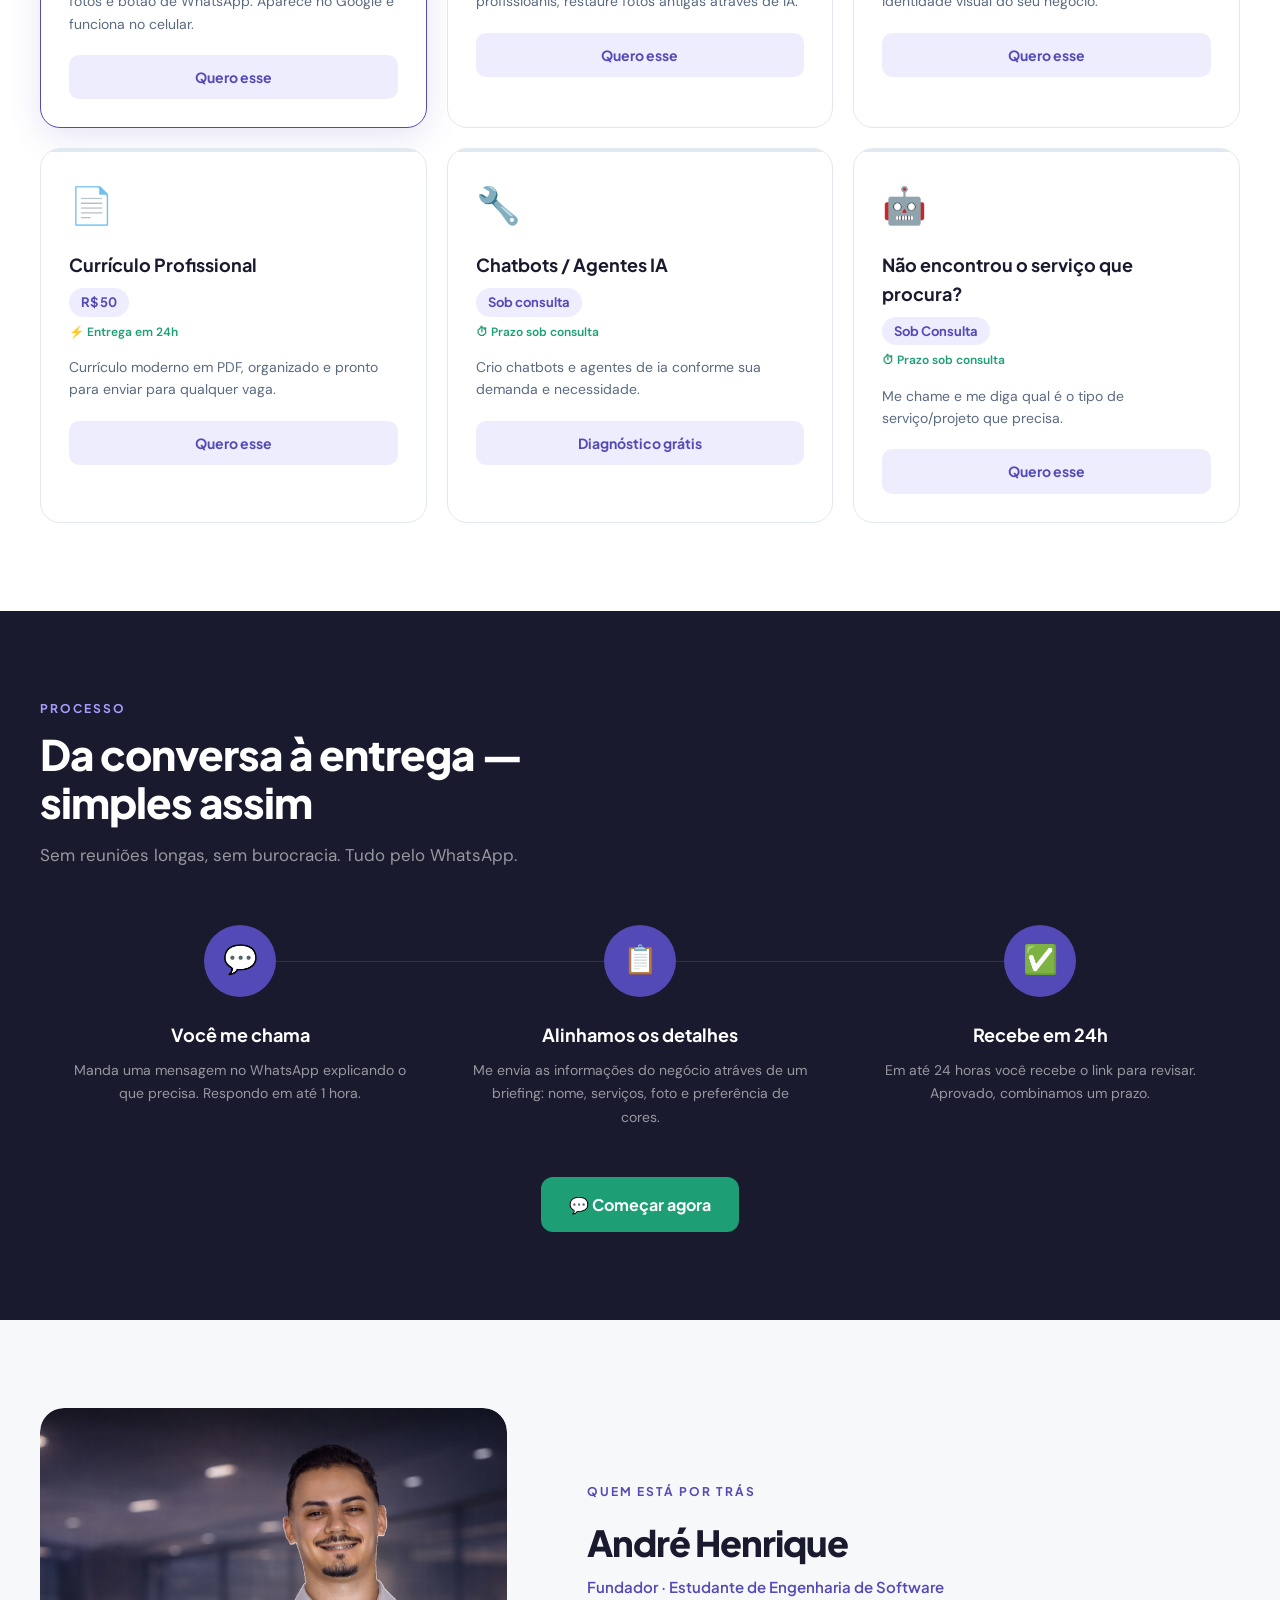
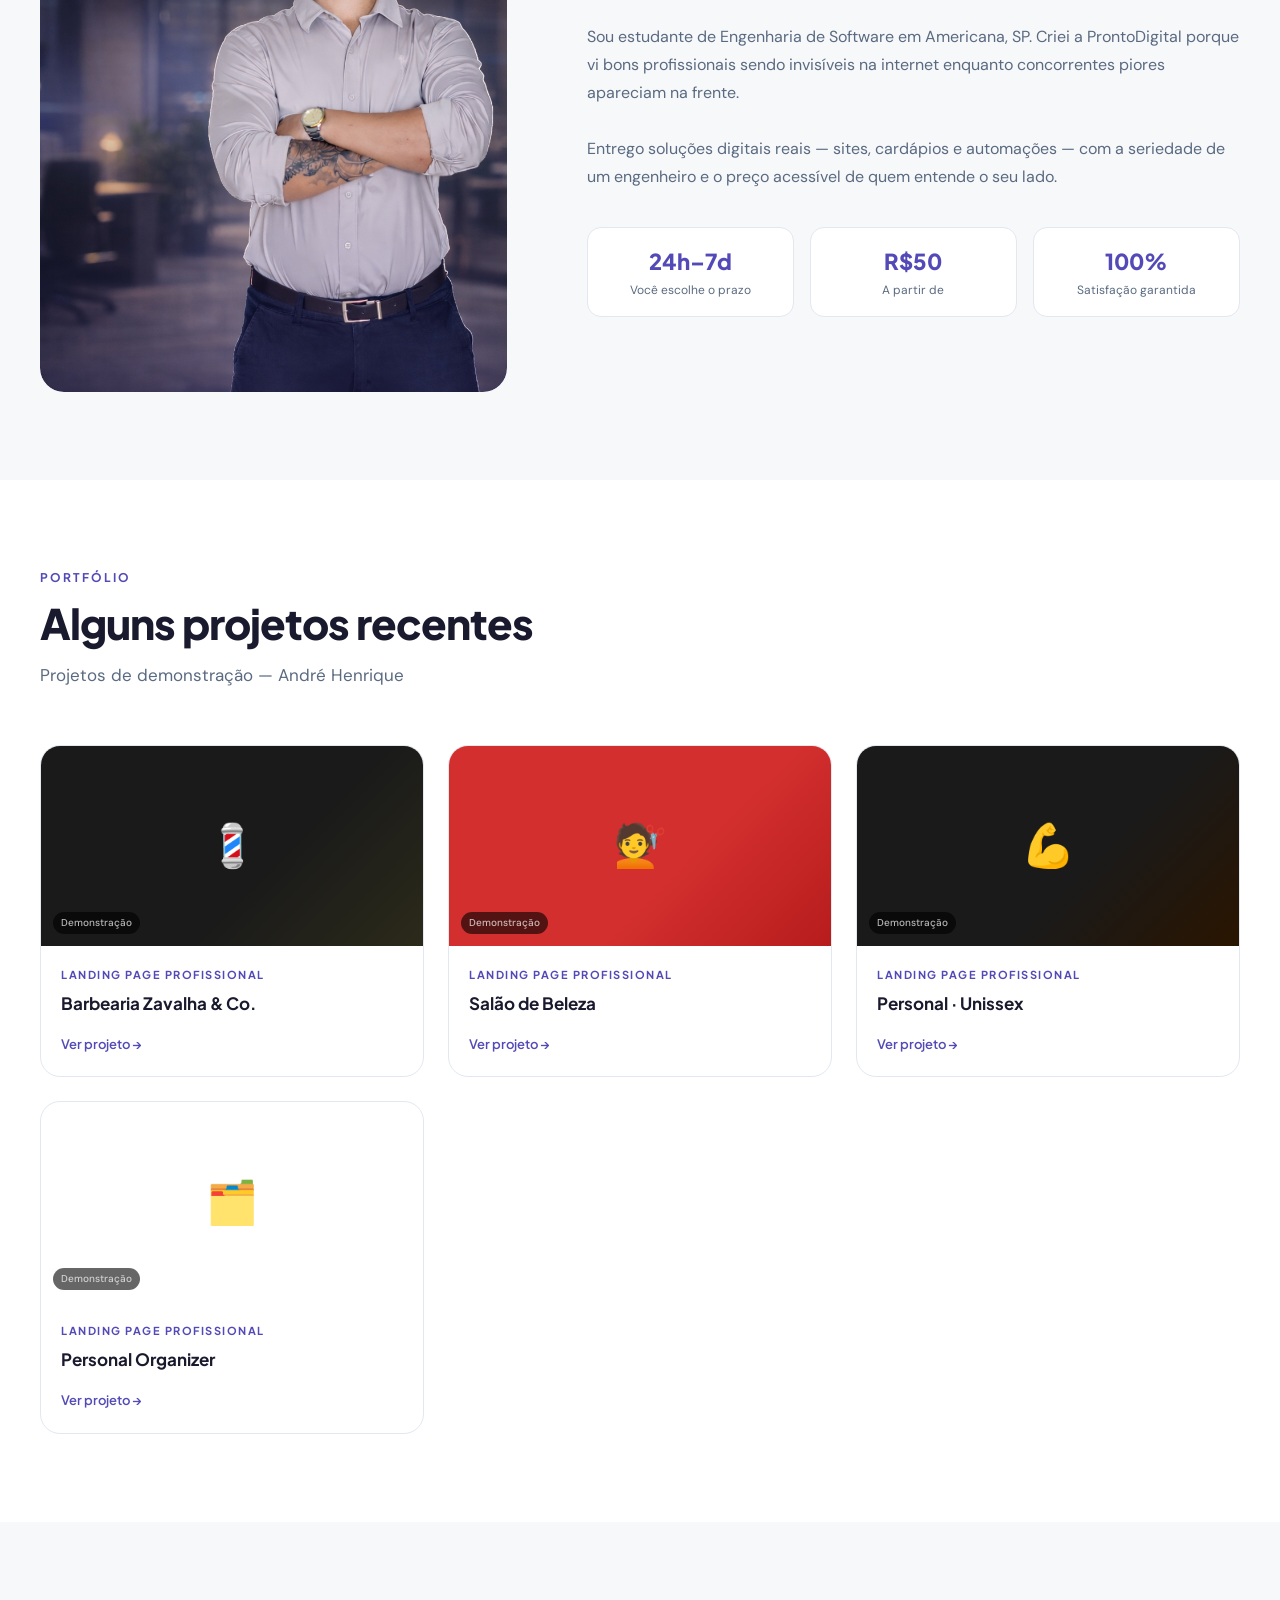
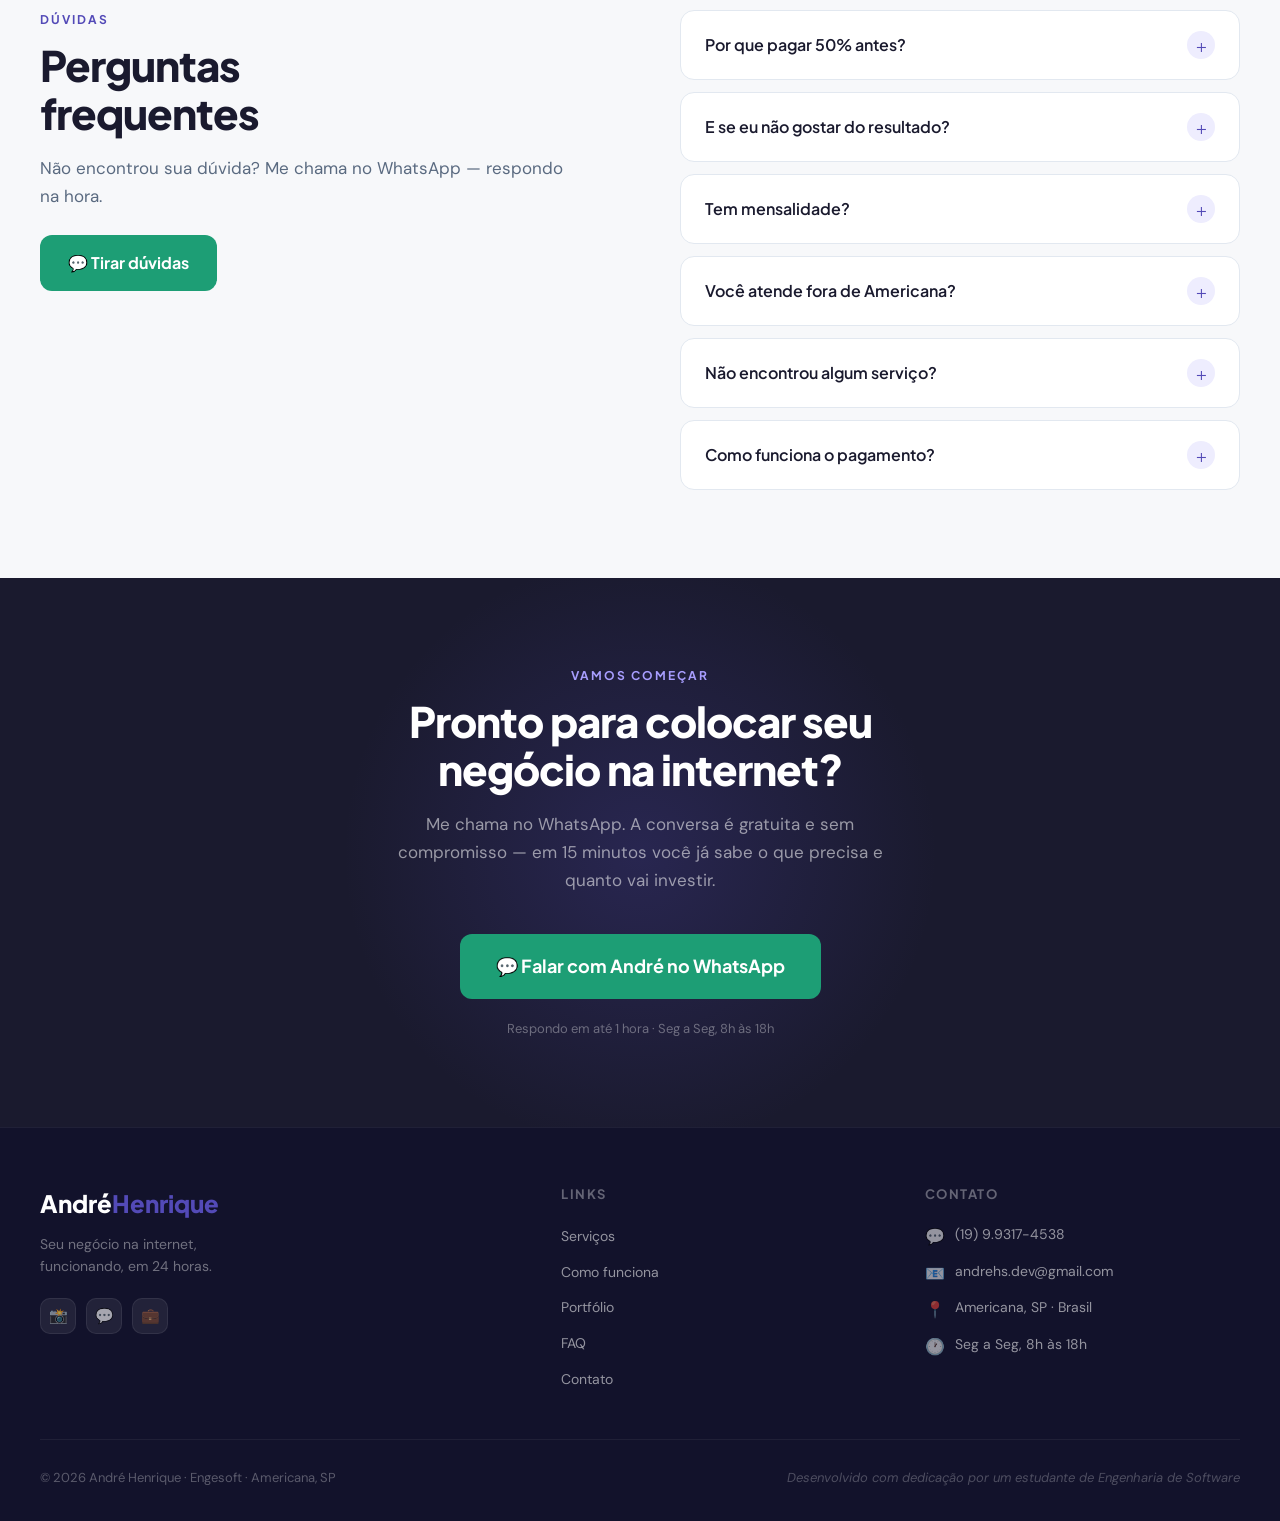
==== commit 933c3db4: "Add discount form and success message in HTML Adicionando formulário" ====
--- a/index.html
+++ b/index.html
@@ -9,6 +9,194 @@
 <link href="https://fonts.googleapis.com/css2?family=Plus+Jakarta+Sans:wght@400;500;600;700;800&family=DM+Sans:wght@300;400;500&display=swap" rel="stylesheet">
 <link rel="stylesheet" href="style.css">
 </head>
+
+  <!-- Formulário Inicio -->
+  <div id="ae-overlay" style="display:none; position:fixed; inset:0; background:rgba(0,0,0,0.65); z-index:9999; align-items:center; justify-content:center; padding:16px;">
+  <div id="ae-popup">
+
+    <!-- CABEÇALHO -->
+    <div class="ae-header">
+      <div class="ae-badge">⚡ Oferta exclusiva — só para quem está saindo</div>
+      <h2>Espera! Garanta <span>10% de desconto</span> no seu projeto</h2>
+      <p>Preencha em 2 minutos e te mando o cupom direto no WhatsApp.</p>
+      <button class="ae-close" onclick="aeClose()">✕</button>
+    </div>
+
+    <!-- FORMULÁRIO -->
+    <div class="ae-body" id="ae-form">
+
+      <div class="ae-2col">
+        <div class="ae-row">
+          <label>Nome *</label>
+          <input type="text" id="ae-nome" placeholder="Seu nome completo" />
+        </div>
+        <div class="ae-row">
+          <label>E-mail ou WhatsApp *</label>
+          <input type="text" id="ae-contato" placeholder="email ou (19) 99999-9999" />
+        </div>
+      </div>
+
+      <hr class="ae-divider">
+      <p class="ae-section">Sobre sua visita</p>
+
+      <div class="ae-row">
+        <label>Encontrou o que procurava no site?</label>
+        <div class="ae-radio-group">
+          <label class="ae-radio" id="ae-opt-sim" onclick="aeFound('sim')">
+            <input type="radio" name="ae_found" value="sim"> ✅ Sim, encontrei
+          </label>
+          <label class="ae-radio" id="ae-opt-nao" onclick="aeFound('nao')">
+            <input type="radio" name="ae_found" value="nao"> ❌ Não encontrei
+          </label>
+        </div>
+
+        <!-- SE SIM -->
+        <div class="ae-cond" id="ae-blk-sim">
+          <div class="ae-row" style="margin-bottom:10px;">
+            <label>Quer agendar uma reunião de orçamento?</label>
+            <div class="ae-radio-group">
+              <label class="ae-radio" id="ae-meet-sim" onclick="aeMeeting('sim')">
+                <input type="radio" name="ae_meeting" value="sim"> 📅 Sim, quero agendar
+              </label>
+              <label class="ae-radio" id="ae-meet-nao" onclick="aeMeeting('nao')">
+                <input type="radio" name="ae_meeting" value="nao"> Não por agora
+              </label>
+            </div>
+          </div>
+          <div id="ae-meet-fields" style="display:none;">
+            <div class="ae-row" style="margin-bottom:10px;">
+              <label>Nome do projeto</label>
+              <input type="text" placeholder="Ex: Site para minha barbearia" />
+            </div>
+            <div class="ae-row" style="margin-bottom:0;">
+              <label>Resumo do que precisa</label>
+              <textarea placeholder="Descreva brevemente o projeto..."></textarea>
+            </div>
+          </div>
+        </div>
+
+        <!-- SE NÃO -->
+        <div class="ae-cond" id="ae-blk-nao">
+          <div class="ae-row" style="margin-bottom:10px;">
+            <label>O que você estava procurando?</label>
+            <textarea placeholder="Me conta o que precisava e não encontrou..."></textarea>
+          </div>
+          <div class="ae-row" style="margin-bottom:0;">
+            <label>Como posso te ajudar?</label>
+            <textarea placeholder="Qual seria a solução ideal para você?" style="min-height:56px;"></textarea>
+          </div>
+        </div>
+      </div>
+
+      <hr class="ae-divider">
+      <p class="ae-section">Sobre você e seu negócio</p>
+
+      <div class="ae-2col">
+        <div class="ae-row">
+          <label>Ramo de negócio *</label>
+          <select>
+            <option value="">Selecione...</option>
+            <option>Alimentação / Restaurante</option>
+            <option>Beleza e estética</option>
+            <option>Saúde e bem-estar</option>
+            <option>Varejo / E-commerce</option>
+            <option>Serviços profissionais</option>
+            <option>Educação</option>
+            <option>Construção / Reformas</option>
+            <option>Tecnologia</option>
+            <option>Autônomo / Freelancer</option>
+            <option>Outro</option>
+          </select>
+        </div>
+        <div class="ae-row">
+          <label>Maior dificuldade hoje</label>
+          <select>
+            <option value="">Selecione...</option>
+            <option>Não tenho presença online</option>
+            <option>Preciso atrair mais clientes</option>
+            <option>Converter visitantes em vendas</option>
+            <option>Identidade visual fraca</option>
+            <option>Gerenciar redes sociais</option>
+            <option>Orçamento limitado</option>
+            <option>Outro</option>
+          </select>
+        </div>
+      </div>
+
+      <div class="ae-2col">
+        <div class="ae-row">
+          <label>Orçamento estimado</label>
+          <select>
+            <option value="">Prefiro não informar</option>
+            <option>Até R$ 150</option>
+            <option>R$ 150 – R$ 500</option>
+            <option>R$ 500 – R$ 1.500</option>
+            <option>R$ 1.500 – R$ 5.000</option>
+            <option>Acima de R$ 5.000</option>
+          </select>
+        </div>
+        <div class="ae-row">
+          <label>Prazo desejado</label>
+          <select>
+            <option value="">Sem pressa</option>
+            <option>Urgente — em 24h</option>
+            <option>Essa semana</option>
+            <option>Esse mês</option>
+            <option>Sem data definida</option>
+          </select>
+        </div>
+      </div>
+
+      <div class="ae-2col">
+        <div class="ae-row">
+          <label>Já teve site ou trabalhou com agência?</label>
+          <div class="ae-radio-group">
+            <label class="ae-radio" id="ae-exp-s" onclick="aeExp('s')">
+              <input type="radio" name="ae_exp" value="s"> Sim
+            </label>
+            <label class="ae-radio" id="ae-exp-n" onclick="aeExp('n')">
+              <input type="radio" name="ae_exp" value="n"> Não, primeira vez
+            </label>
+          </div>
+        </div>
+        <div class="ae-row">
+          <label>Como conheceu meu trabalho?</label>
+          <select>
+            <option value="">Selecione...</option>
+            <option>Instagram</option>
+            <option>Google</option>
+            <option>Indicação</option>
+            <option>LinkedIn</option>
+            <option>Pesquisando no Google</option>
+            <option>Outro</option>
+          </select>
+        </div>
+      </div>
+
+      <div class="ae-lgpd">
+        <input type="checkbox" id="ae-lgpd">
+        <label for="ae-lgpd">Concordo em receber contato sobre meu projeto. Seus dados não serão compartilhados com terceiros. (LGPD)</label>
+      </div>
+
+      <button class="ae-submit" onclick="aeSubmit()">⚡ Quero meu desconto de 10%</button>
+      <p class="ae-skip" onclick="aeClose()">Não, obrigado — prefiro continuar sem o desconto</p>
+
+    </div>
+
+    <!-- MENSAGEM DE SUCESSO -->
+    <div class="ae-success" id="ae-success" style="display:none;">
+      <div class="ae-success-icon">✓</div>
+      <h3>Recebido! Falta só um passo</h3>
+      <p>Vou te mandar o cupom de 10% direto no WhatsApp.<br>Clique abaixo para já adiantar a conversa:</p>
+      <a class="ae-wa-btn" href="https://wa.me/5519993174538?text=Oi+André,+preenchi+o+formulário+do+site+e+quero+meu+desconto+de+10%25" target="_blank">
+        💬 Falar com André agora
+      </a>
+    </div>
+
+  </div>
+</div>
+<!-- Formulário Fim -->
+  
 <body>
 
 <!-- NAVBAR -->
@@ -244,7 +432,7 @@
       </div>
       <div class="portfolio-card reveal reveal-delay-1">
   <div class="portfolio-img portfolio-img-4">
-    🍕
+    🗂️
     <span class="portfolio-demo-label">Demonstração</span>
   </div>
   <div class="portfolio-info">
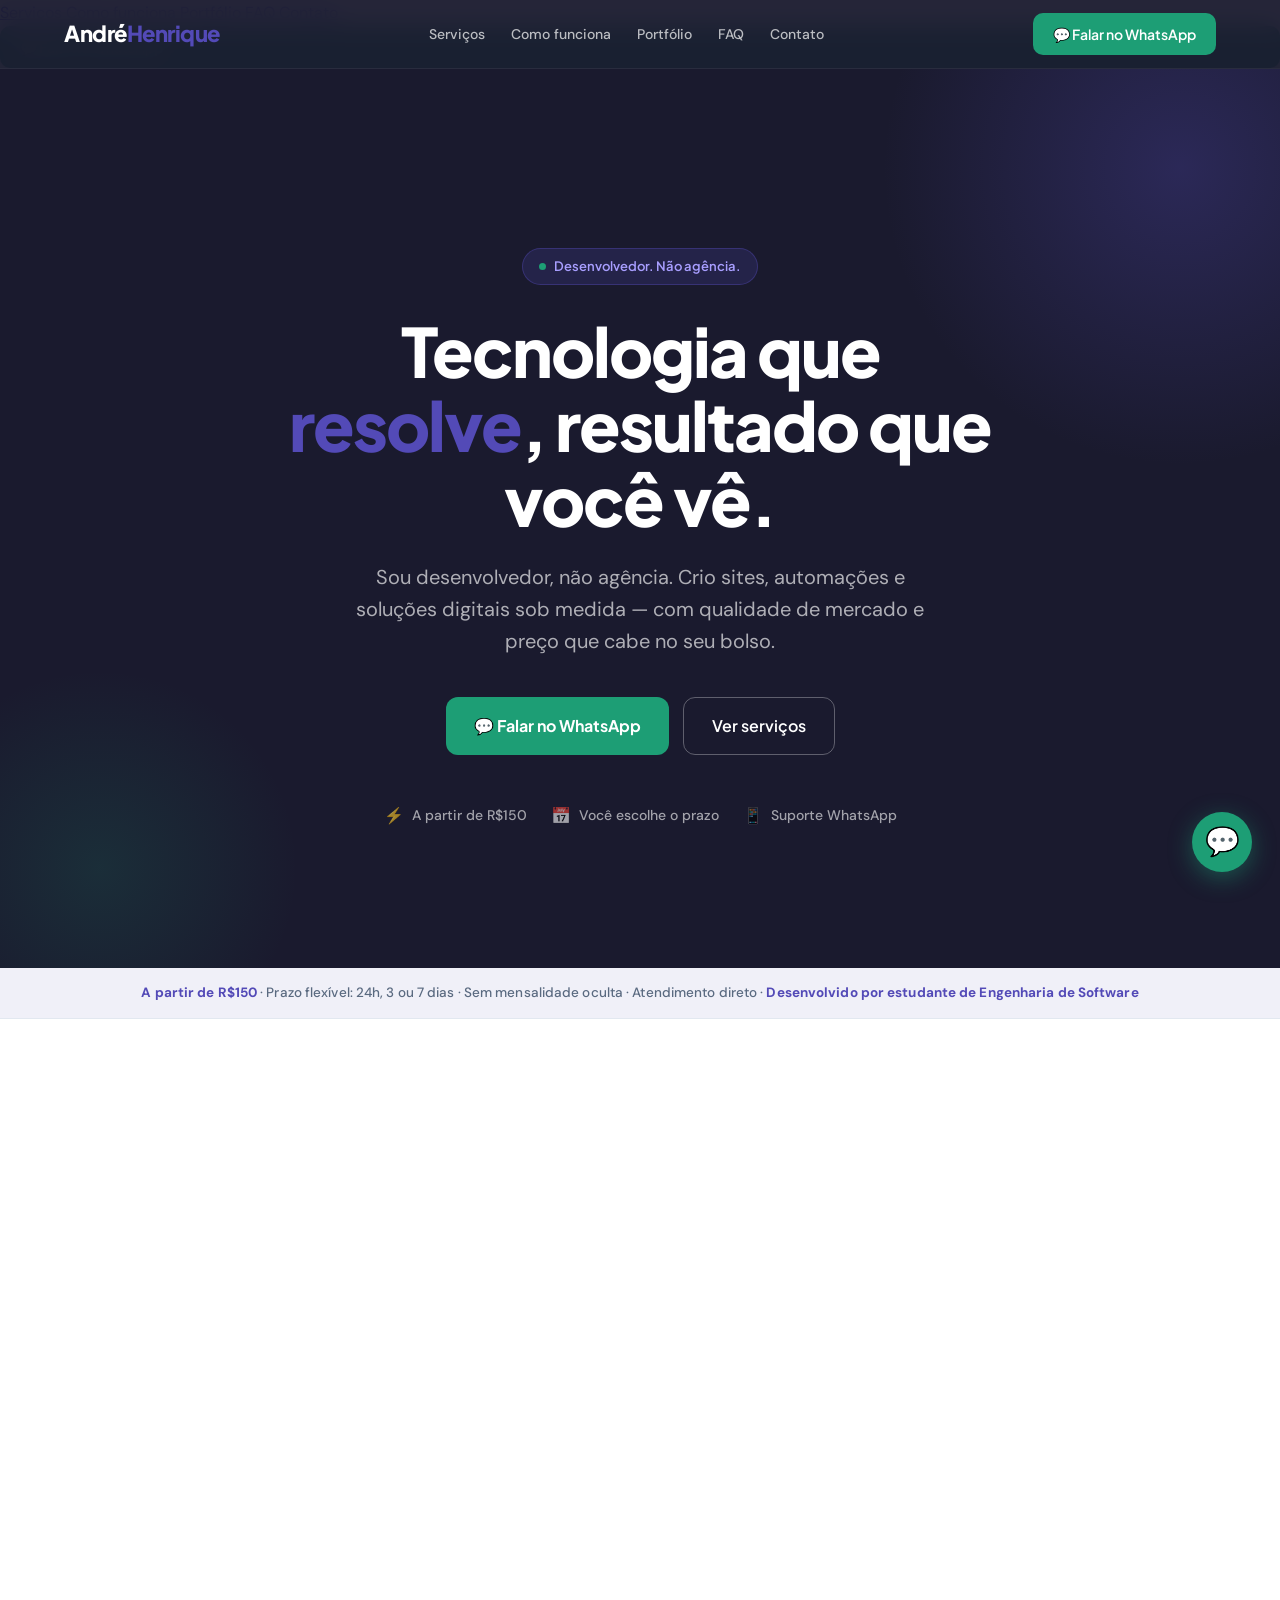
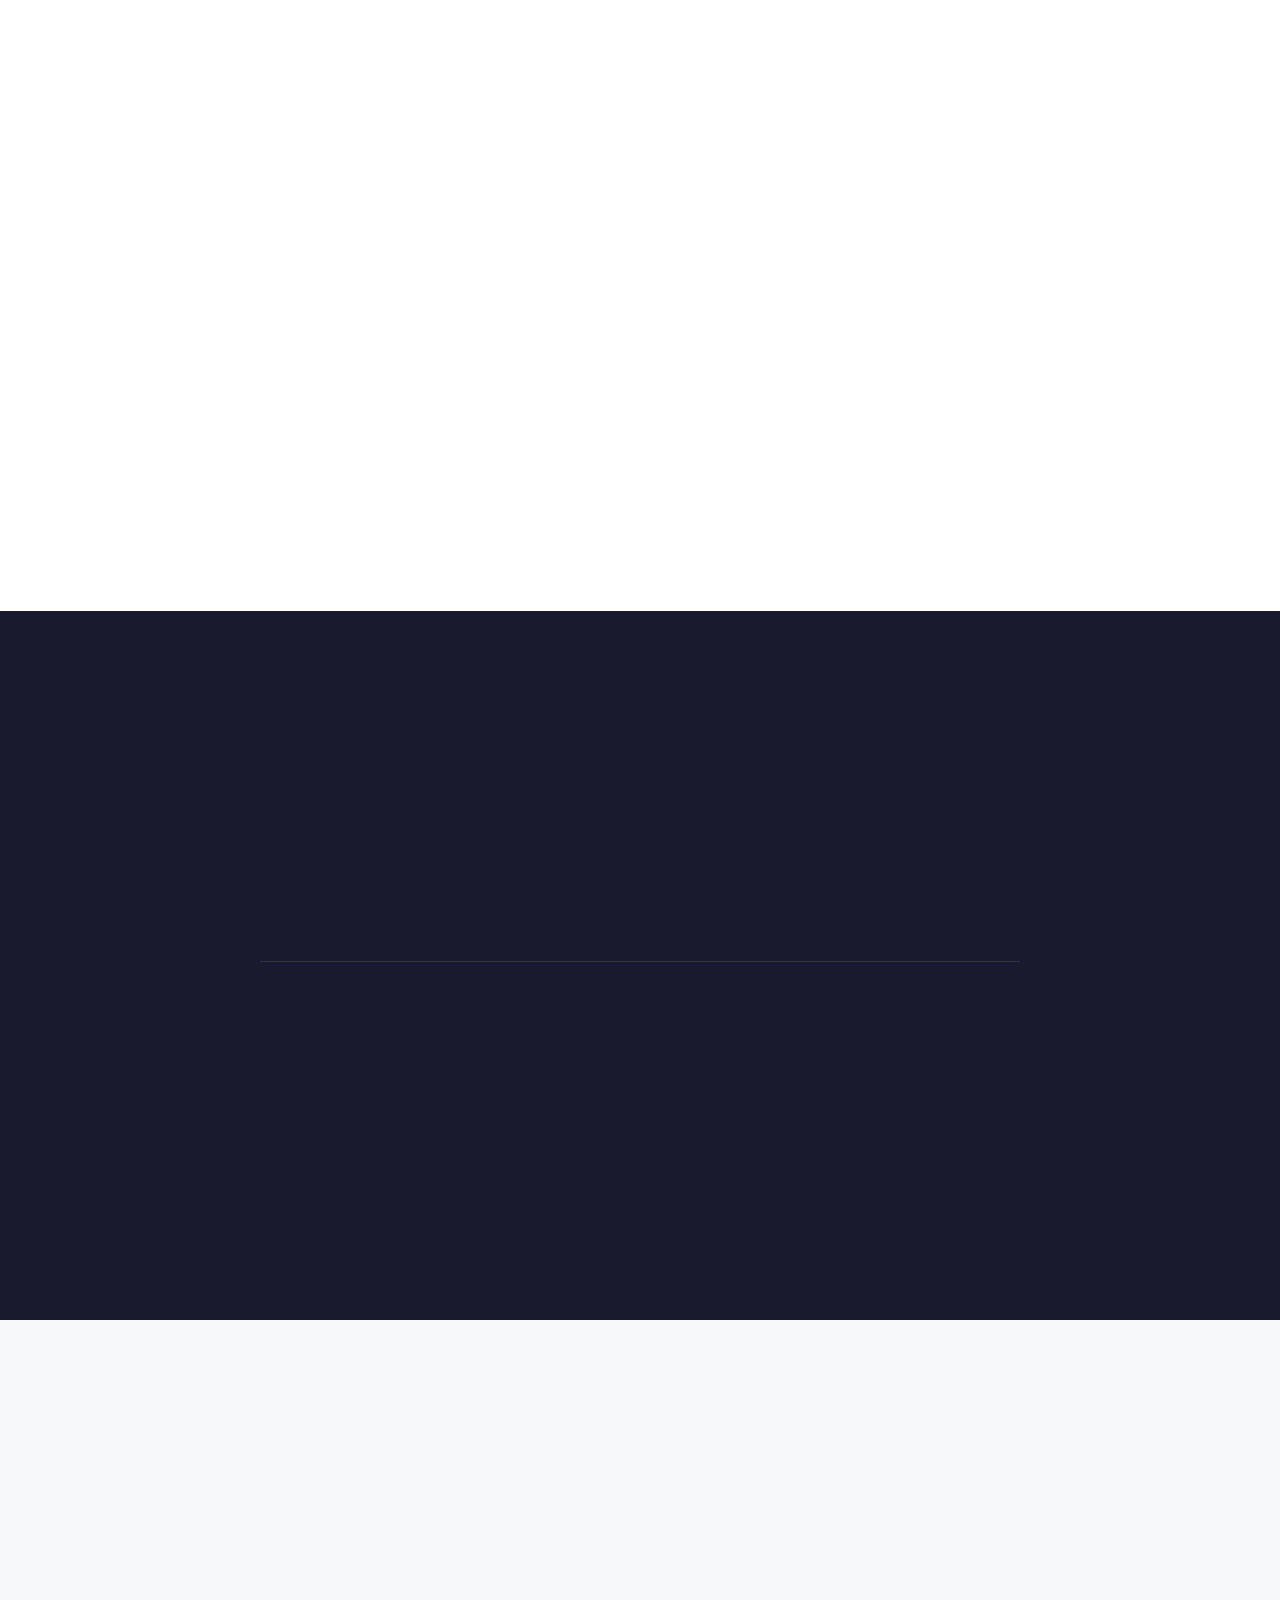
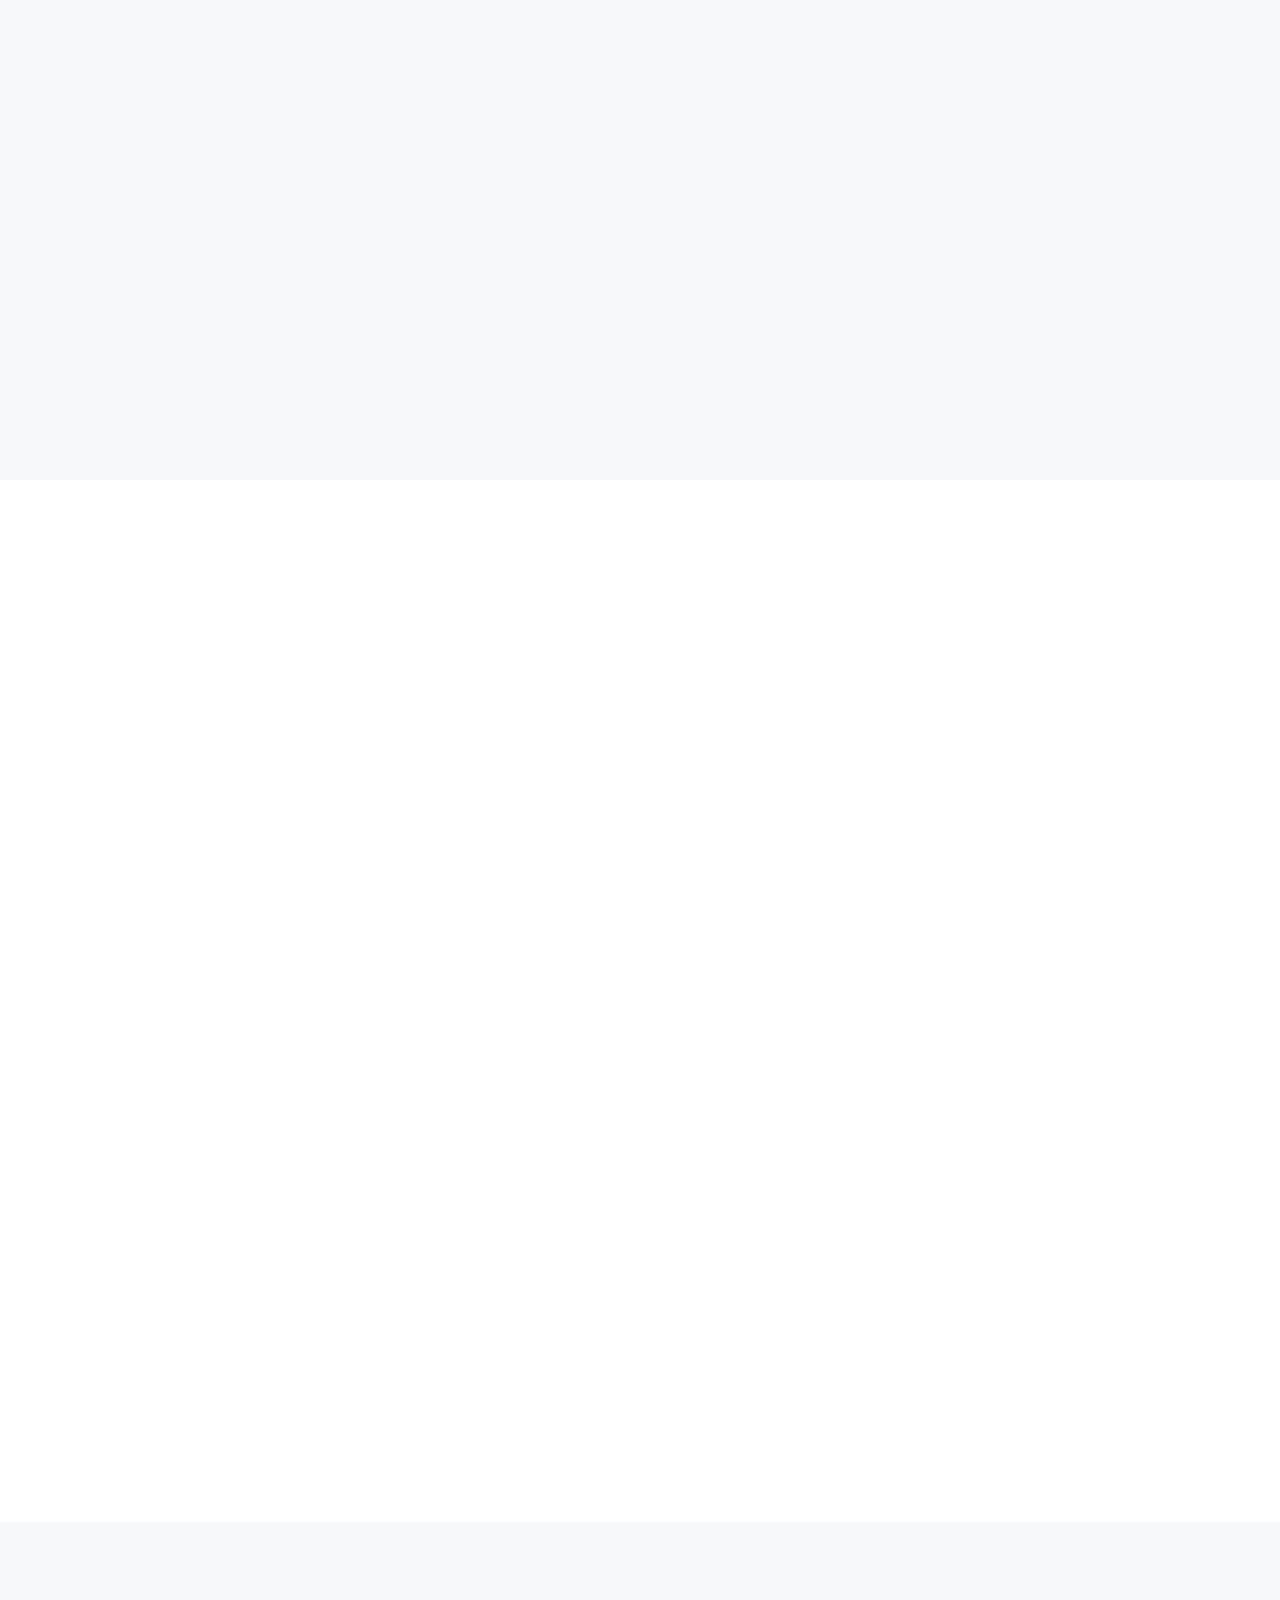
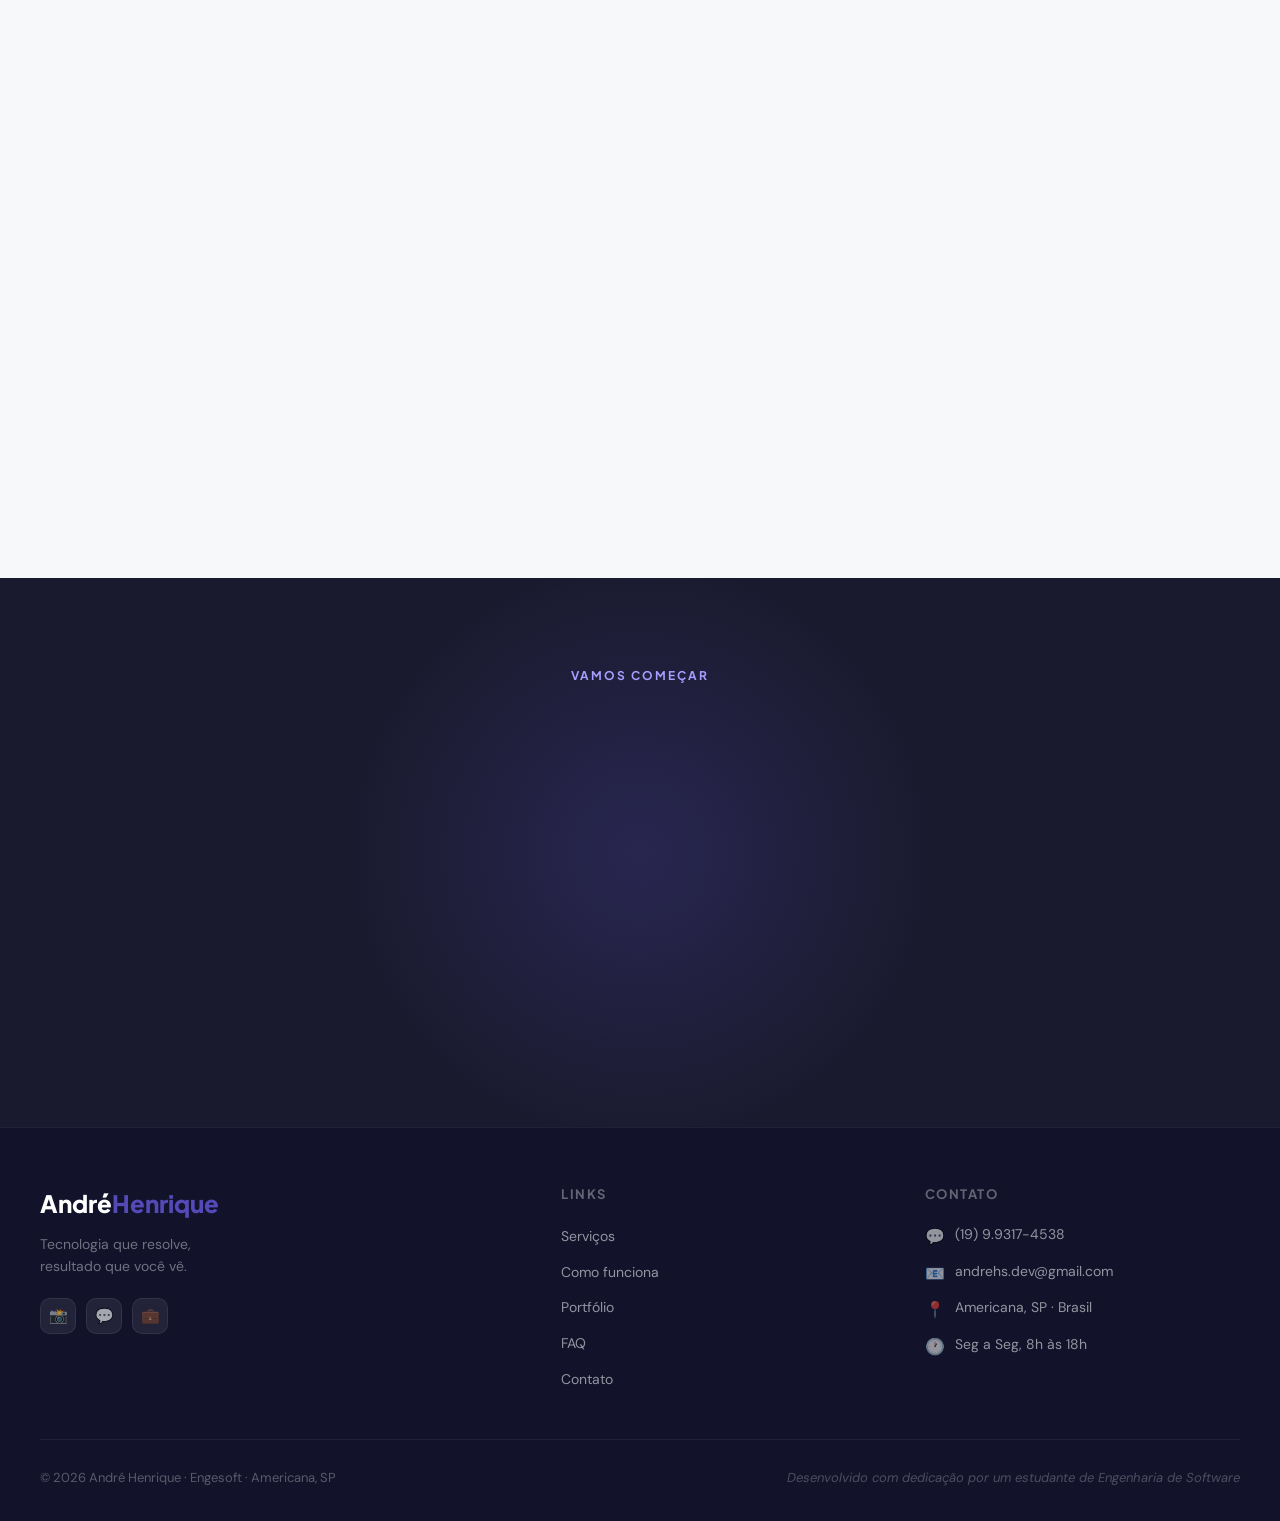
==== commit e948ac5f: "Update index.html Colocando o formulario dentro do body" ====
--- a/index.html
+++ b/index.html
@@ -3,14 +3,18 @@
 <head>
 <meta charset="UTF-8">
 <meta name="viewport" content="width=device-width, initial-scale=1.0">
-<title>André Henrique — Seu negócio na internet em 24h</title>
+<title>André Henrique — Tecnologia que resolve, resultado que você vê</title>
 <link rel="preconnect" href="https://fonts.googleapis.com">
 <link rel="preconnect" href="https://fonts.gstatic.com" crossorigin>
 <link href="https://fonts.googleapis.com/css2?family=Plus+Jakarta+Sans:wght@400;500;600;700;800&family=DM+Sans:wght@300;400;500&display=swap" rel="stylesheet">
 <link rel="stylesheet" href="style.css">
 </head>
 
-  <!-- Formulário Inicio -->
+  
+  
+<body>
+
+<!-- Formulário Inicio -->
   <div id="ae-overlay" style="display:none; position:fixed; inset:0; background:rgba(0,0,0,0.65); z-index:9999; align-items:center; justify-content:center; padding:16px;">
   <div id="ae-popup">
 
@@ -197,8 +201,7 @@
 </div>
 <!-- Formulário Fim -->
   
-<body>
-
+  
 <!-- NAVBAR -->
 <nav id="navbar">
   <div class="nav-inner">
@@ -232,9 +235,9 @@
 <!-- HERO -->
 <section id="hero">
   <div class="hero-inner">
-    <div class="hero-badge">Seu concorrente está online</div>
-    <h1>Seu negócio na internet,<br><span>funcionando</span>, em 24 horas.</h1>
-    <p class="hero-sub">Sites, cardápios digitais e automações para autônomos e pequenos negócios — sem agência cara, sem complicação.</p>
+    <div class="hero-badge">Desenvolvedor. Não agência.</div>
+    <h1>Tecnologia que<br><span>resolve</span>, resultado que você vê.</h1>
+    <p class="hero-sub">Sou desenvolvedor, não agência. Crio sites, automações e soluções digitais sob medida — com qualidade de mercado e preço que cabe no seu bolso.</p>
     <div class="hero-btns">
       <a href="https://wa.me/5519993174538?text=Oi+André,+vim+pelo+site+e+quero+um+orçamento" target="_blank" class="btn-primary">💬 Falar no WhatsApp</a>
       <a href="#servicos" class="btn-outline">Ver serviços</a>
@@ -527,7 +530,7 @@
     <div class="footer-grid">
       <div>
         <a href="#hero" class="footer-logo">André<span>Henrique</span></a>
-        <p class="footer-tagline">Seu negócio na internet,<br>funcionando, em 24 horas.</p>
+        <p class="footer-tagline">Tecnologia que resolve,<br>resultado que você vê.</p>
         <div class="footer-social">
           <a href="https://www.instagram.com/andrehs.dev/" target="_blank" class="social-btn" title="Instagram">📸</a>
           <a href="https://wa.me/5519993174538" target="_blank" class="social-btn" title="WhatsApp">💬</a>
--- a/style.css
+++ b/style.css
@@ -1016,3 +1016,235 @@
   .hero-trust { flex-direction: column; align-items: center; gap: 12px; }
   .about-stats { grid-template-columns: repeat(3, 1fr); }
 }
+
+/* Cores formulário Inicio */
+#ae-overlay {
+  font-family: -apple-system, BlinkMacSystemFont, 'Segoe UI', sans-serif;
+}
+#ae-popup {
+  background: #0f172a;
+  border-radius: 16px;
+  border: 1px solid rgba(255,255,255,0.08);
+  width: 100%;
+  max-width: 560px;
+  max-height: 90vh;
+  overflow-y: auto;
+  color: #f8fafc;
+  scrollbar-width: thin;
+  scrollbar-color: #334155 transparent;
+  animation: aePopIn 0.35s cubic-bezier(0.34,1.56,0.64,1);
+}
+@keyframes aePopIn {
+  from { opacity:0; transform:scale(0.9) translateY(20px); }
+  to   { opacity:1; transform:scale(1) translateY(0); }
+}
+.ae-header {
+  padding: 20px 22px 16px;
+  border-bottom: 1px solid rgba(255,255,255,0.08);
+  position: sticky;
+  top: 0;
+  background: #0f172a;
+  z-index: 2;
+}
+.ae-badge {
+  display: inline-flex;
+  align-items: center;
+  gap: 5px;
+  background: rgba(245,158,11,0.15);
+  border: 1px solid rgba(245,158,11,0.3);
+  color: #f59e0b;
+  font-size: 11px;
+  font-weight: 500;
+  padding: 3px 10px;
+  border-radius: 20px;
+  margin-bottom: 10px;
+}
+.ae-header h2 {
+  font-size: 18px;
+  font-weight: 600;
+  color: #f8fafc;
+  line-height: 1.3;
+  margin: 0 0 4px;
+}
+.ae-header h2 span { color: #f59e0b; }
+.ae-header p {
+  font-size: 13px;
+  color: #94a3b8;
+  margin: 0;
+  line-height: 1.5;
+}
+.ae-close {
+  position: absolute;
+  top: 14px; right: 16px;
+  background: rgba(255,255,255,0.06);
+  border: none;
+  font-size: 14px;
+  color: #94a3b8;
+  cursor: pointer;
+  padding: 5px 8px;
+  border-radius: 6px;
+  line-height: 1;
+}
+.ae-close:hover { background: rgba(255,255,255,0.12); color: #f8fafc; }
+.ae-body { padding: 16px 22px 20px; }
+.ae-2col {
+  display: grid;
+  grid-template-columns: 1fr 1fr;
+  gap: 10px;
+}
+@media (max-width: 480px) {
+  .ae-2col { grid-template-columns: 1fr; }
+  #ae-popup { border-radius: 12px; }
+}
+.ae-row { margin-bottom: 13px; }
+.ae-row label,
+.ae-row > label {
+  display: block;
+  font-size: 11px;
+  font-weight: 500;
+  color: #94a3b8;
+  margin-bottom: 5px;
+  text-transform: uppercase;
+  letter-spacing: 0.06em;
+}
+.ae-row input,
+.ae-row select,
+.ae-row textarea {
+  width: 100%;
+  font-size: 13px;
+  padding: 9px 12px;
+  border: 1px solid rgba(255,255,255,0.1);
+  border-radius: 8px;
+  background: #1e293b;
+  color: #f8fafc;
+  font-family: inherit;
+  transition: border-color 0.15s;
+  box-sizing: border-box;
+}
+.ae-row select option { background: #1e293b; }
+.ae-row textarea {
+  resize: vertical;
+  min-height: 68px;
+  line-height: 1.5;
+}
+.ae-row input::placeholder,
+.ae-row textarea::placeholder { color: #475569; }
+.ae-row input:focus,
+.ae-row select:focus,
+.ae-row textarea:focus {
+  outline: none;
+  border-color: #f59e0b;
+}
+.ae-radio-group { display: flex; gap: 8px; margin-top: 2px; }
+.ae-radio {
+  flex: 1;
+  display: flex;
+  align-items: center;
+  gap: 6px;
+  padding: 8px 10px;
+  border: 1px solid rgba(255,255,255,0.1);
+  border-radius: 8px;
+  cursor: pointer;
+  font-size: 12px;
+  color: #94a3b8;
+  background: #1e293b;
+  transition: all 0.15s;
+  text-transform: none;
+  letter-spacing: 0;
+  font-weight: 400;
+}
+.ae-radio input[type=radio] { display: none; }
+.ae-radio.ae-active {
+  border-color: #f59e0b;
+  color: #f59e0b;
+  background: rgba(245,158,11,0.08);
+}
+.ae-cond {
+  margin-top: 10px;
+  padding: 12px 14px;
+  background: rgba(255,255,255,0.03);
+  border-radius: 8px;
+  border: 1px solid rgba(255,255,255,0.06);
+  display: none;
+}
+.ae-cond.ae-on { display: block; }
+.ae-divider {
+  border: none;
+  border-top: 1px solid rgba(255,255,255,0.08);
+  margin: 14px 0;
+}
+.ae-section {
+  font-size: 10px;
+  font-weight: 600;
+  color: #475569;
+  text-transform: uppercase;
+  letter-spacing: 0.1em;
+  margin-bottom: 10px;
+}
+.ae-lgpd {
+  display: flex;
+  align-items: flex-start;
+  gap: 8px;
+  font-size: 11px;
+  color: #475569;
+  line-height: 1.5;
+  margin-top: 14px;
+}
+.ae-lgpd input { margin-top: 2px; flex-shrink: 0; accent-color: #f59e0b; }
+.ae-lgpd label { text-transform: none; letter-spacing: 0; font-weight: 400; font-size: 11px; color: #475569; }
+.ae-submit {
+  width: 100%;
+  padding: 12px;
+  background: #f59e0b;
+  color: #000;
+  border: none;
+  border-radius: 8px;
+  font-size: 14px;
+  font-weight: 600;
+  cursor: pointer;
+  margin-top: 12px;
+  font-family: inherit;
+  transition: background 0.15s, transform 0.1s;
+}
+.ae-submit:hover { background: #d97706; }
+.ae-submit:active { transform: scale(0.99); }
+.ae-skip {
+  text-align: center;
+  margin-top: 10px;
+  font-size: 11px;
+  color: #475569;
+  cursor: pointer;
+  text-decoration: underline;
+  text-underline-offset: 3px;
+}
+.ae-skip:hover { color: #94a3b8; }
+.ae-success {
+  text-align: center;
+  padding: 48px 24px;
+}
+.ae-success-icon {
+  width: 52px; height: 52px;
+  border-radius: 50%;
+  background: rgba(34,197,94,0.15);
+  border: 1px solid rgba(34,197,94,0.3);
+  color: #22c55e;
+  display: flex; align-items: center; justify-content: center;
+  font-size: 22px;
+  margin: 0 auto 16px;
+}
+.ae-success h3 {
+  font-size: 17px; font-weight: 600;
+  color: #f8fafc; margin-bottom: 6px;
+}
+.ae-success p {
+  font-size: 13px; color: #94a3b8; line-height: 1.6;
+}
+.ae-wa-btn {
+  display: inline-flex; align-items: center; gap: 6px;
+  margin-top: 16px; padding: 10px 20px;
+  background: #25d366; color: #fff;
+  border-radius: 8px; font-size: 13px; font-weight: 500;
+  text-decoration: none;
+}
+.ae-wa-btn:hover { background: #1da851; }
+/* Fim formulário */
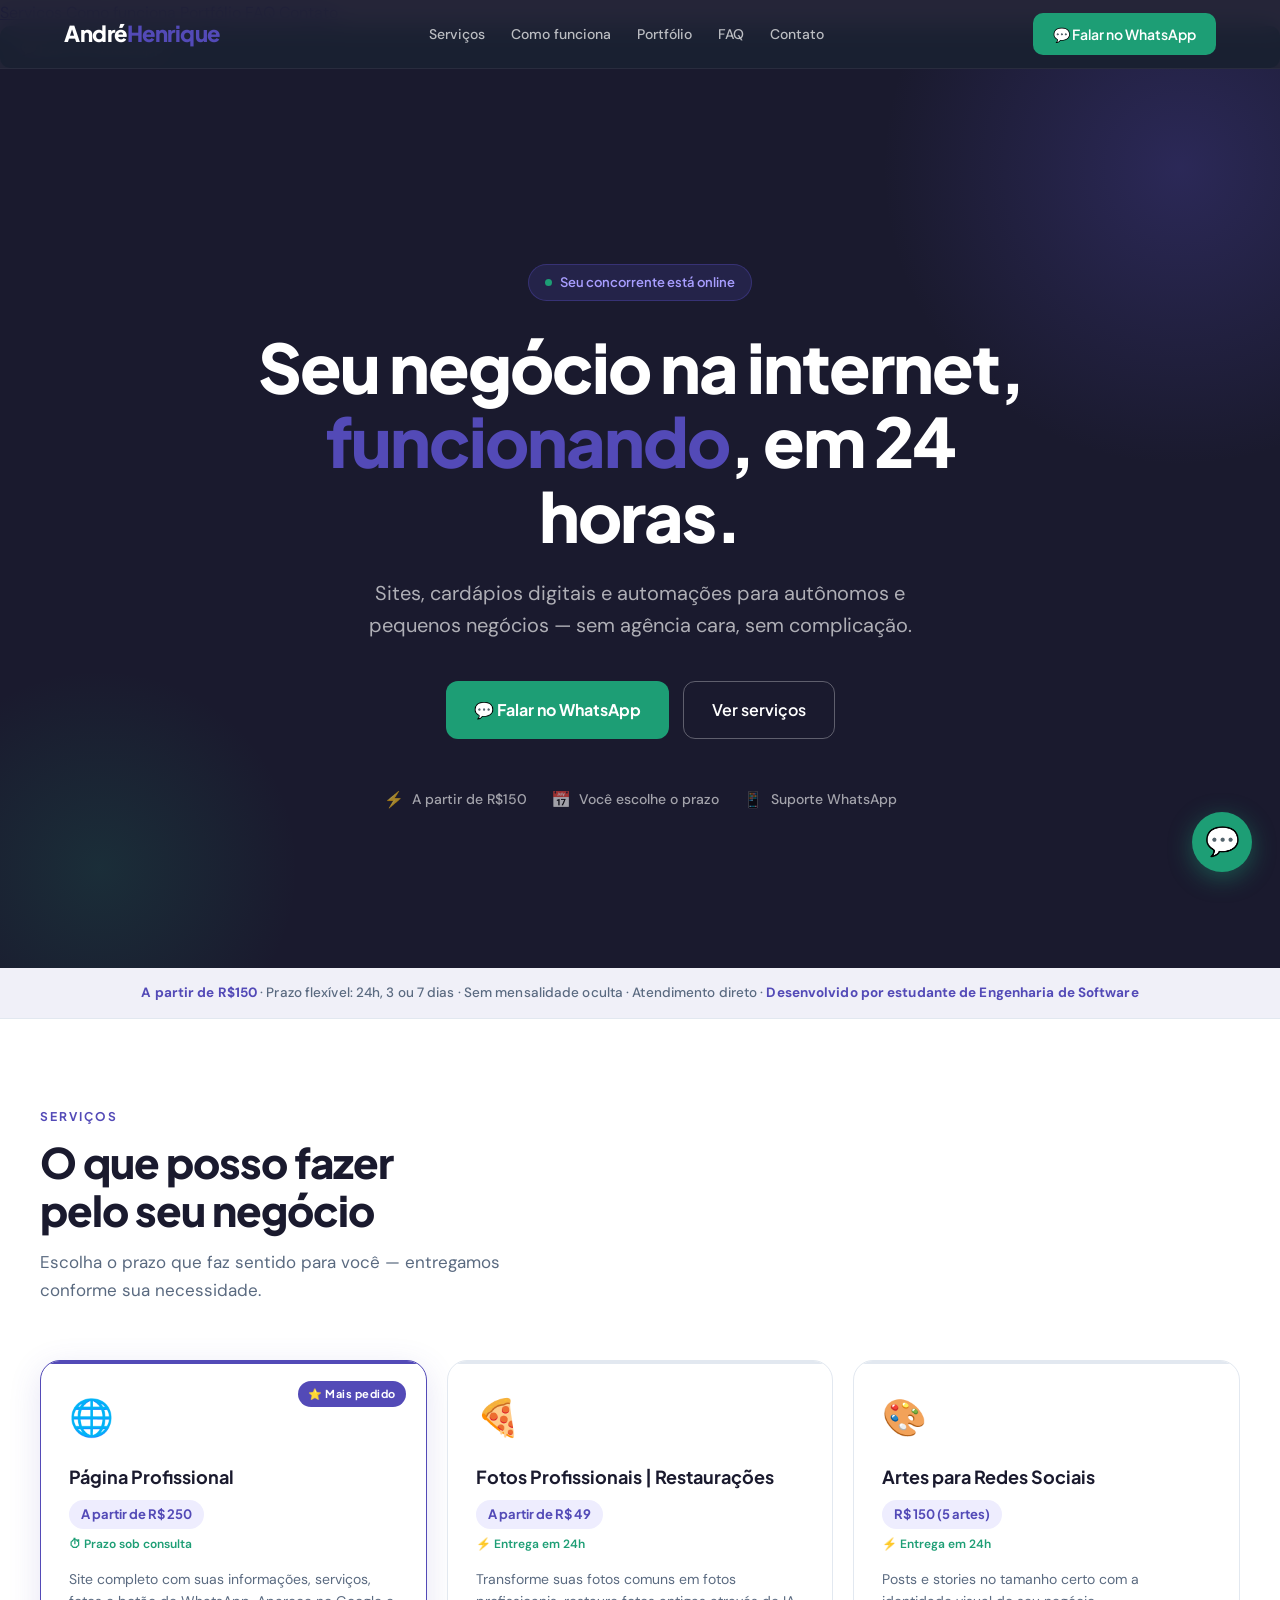
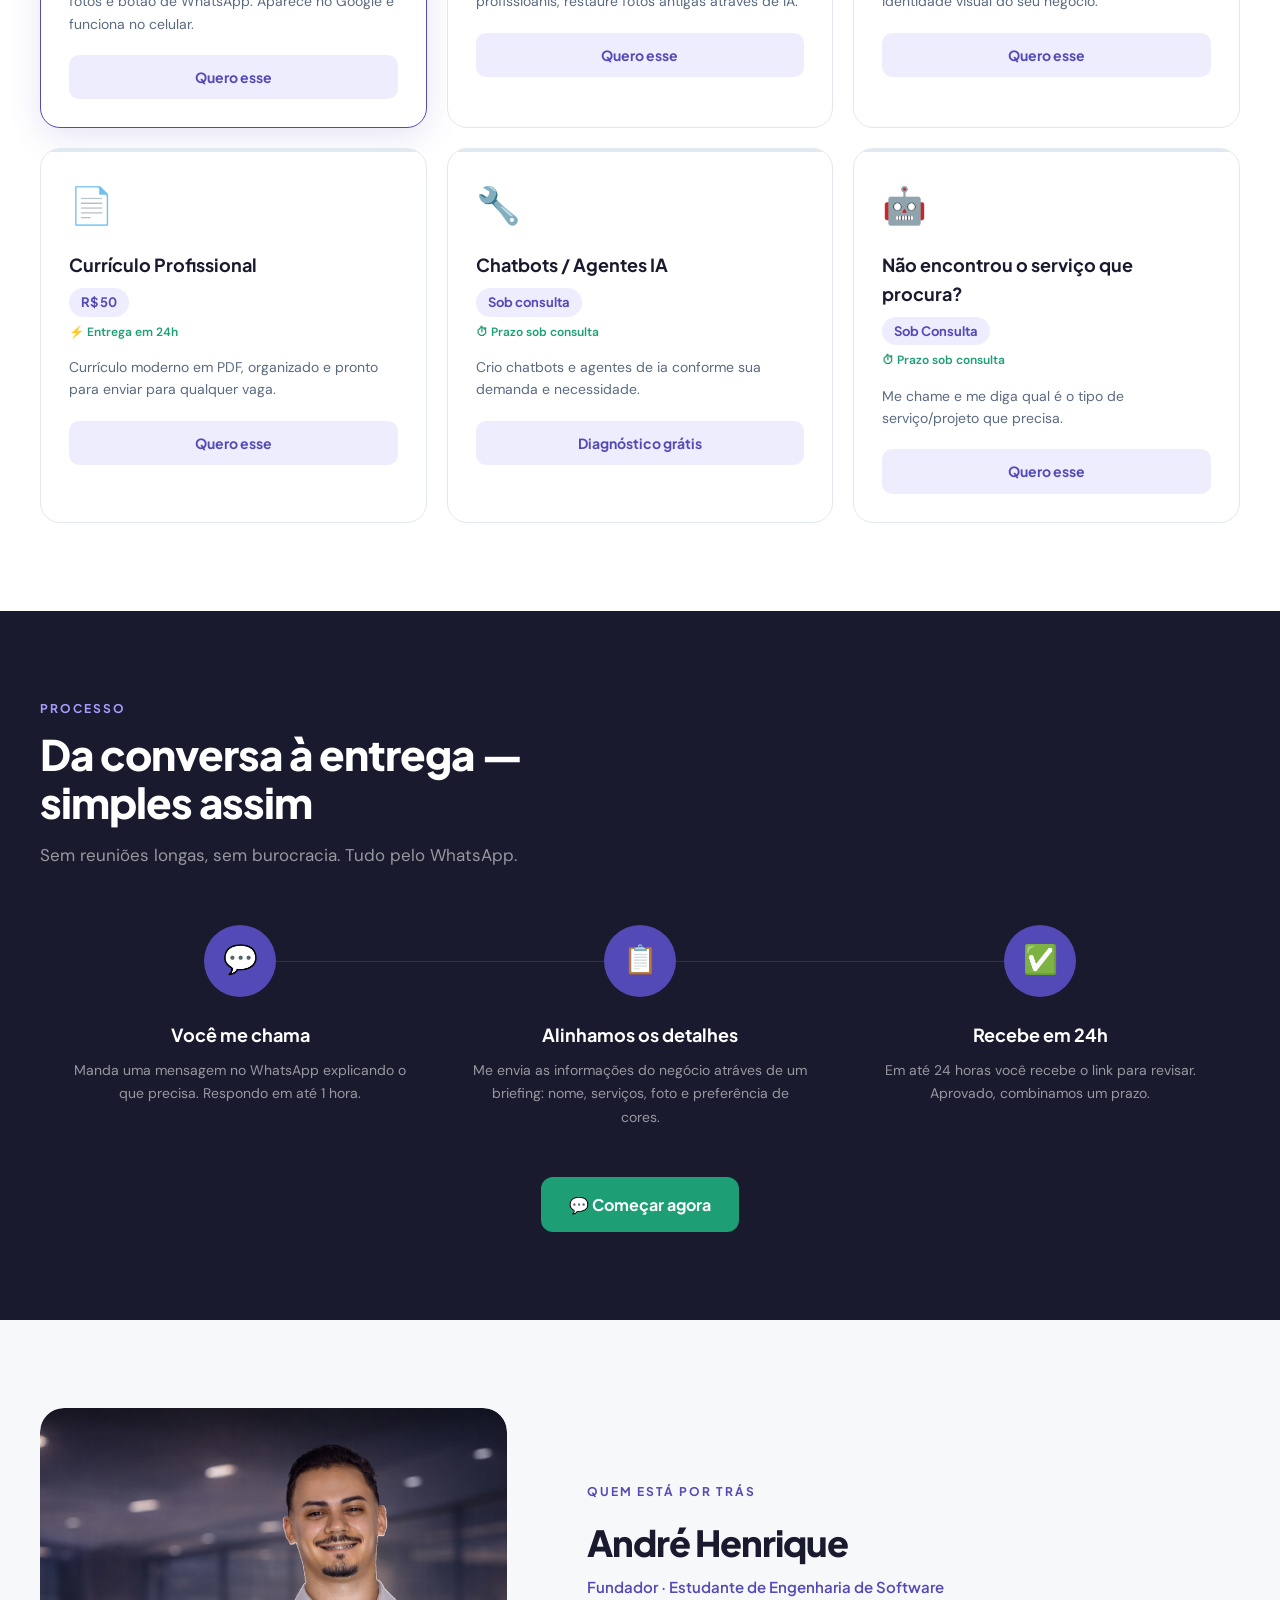
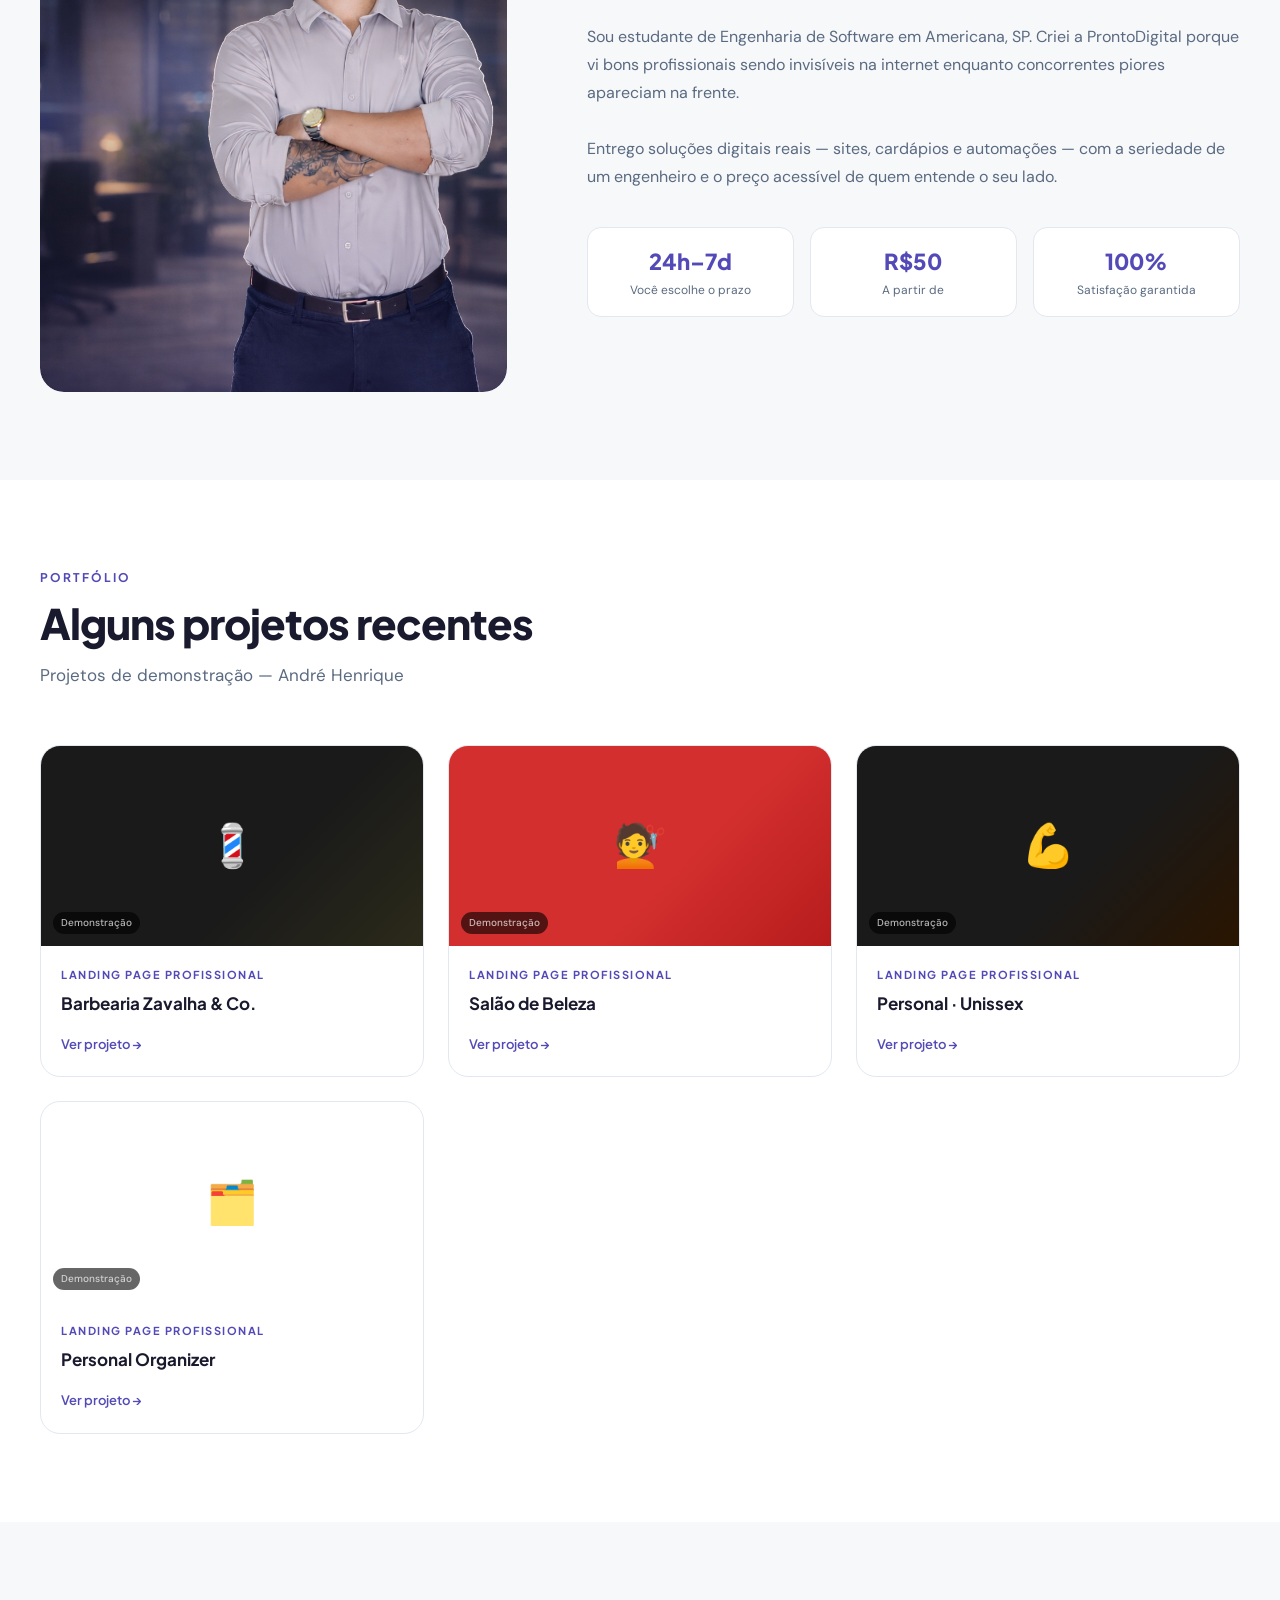
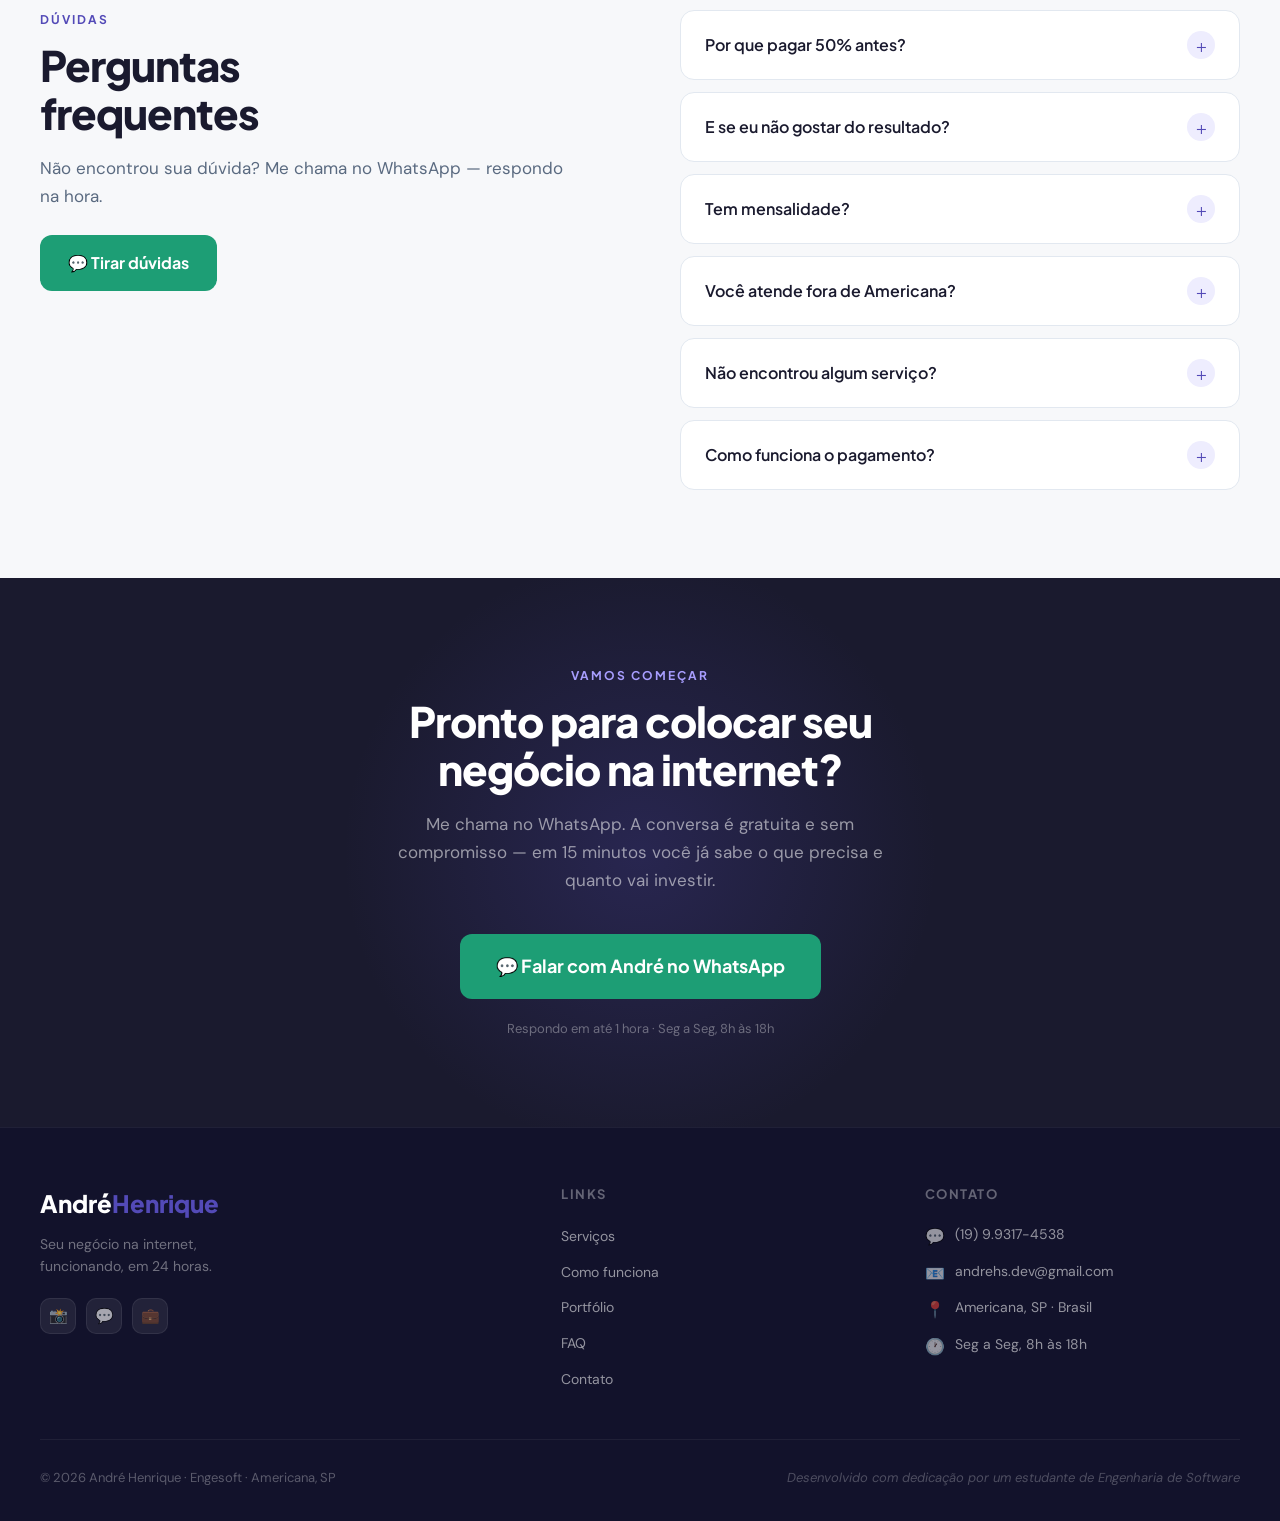
==== commit ced2ecb1: "Alterando para a versão antiga html" ====
--- a/index.html
+++ b/index.html
@@ -3,18 +3,14 @@
 <head>
 <meta charset="UTF-8">
 <meta name="viewport" content="width=device-width, initial-scale=1.0">
-<title>André Henrique — Tecnologia que resolve, resultado que você vê</title>
+<title>André Henrique — Seu negócio na internet em 24h</title>
 <link rel="preconnect" href="https://fonts.googleapis.com">
 <link rel="preconnect" href="https://fonts.gstatic.com" crossorigin>
 <link href="https://fonts.googleapis.com/css2?family=Plus+Jakarta+Sans:wght@400;500;600;700;800&family=DM+Sans:wght@300;400;500&display=swap" rel="stylesheet">
 <link rel="stylesheet" href="style.css">
 </head>
 
-  
-  
-<body>
-
-<!-- Formulário Inicio -->
+  <!-- Formulário Inicio -->
   <div id="ae-overlay" style="display:none; position:fixed; inset:0; background:rgba(0,0,0,0.65); z-index:9999; align-items:center; justify-content:center; padding:16px;">
   <div id="ae-popup">
 
@@ -201,7 +197,8 @@
 </div>
 <!-- Formulário Fim -->
   
-  
+<body>
+
 <!-- NAVBAR -->
 <nav id="navbar">
   <div class="nav-inner">
@@ -235,9 +232,9 @@
 <!-- HERO -->
 <section id="hero">
   <div class="hero-inner">
-    <div class="hero-badge">Desenvolvedor. Não agência.</div>
-    <h1>Tecnologia que<br><span>resolve</span>, resultado que você vê.</h1>
-    <p class="hero-sub">Sou desenvolvedor, não agência. Crio sites, automações e soluções digitais sob medida — com qualidade de mercado e preço que cabe no seu bolso.</p>
+    <div class="hero-badge">Seu concorrente está online</div>
+    <h1>Seu negócio na internet,<br><span>funcionando</span>, em 24 horas.</h1>
+    <p class="hero-sub">Sites, cardápios digitais e automações para autônomos e pequenos negócios — sem agência cara, sem complicação.</p>
     <div class="hero-btns">
       <a href="https://wa.me/5519993174538?text=Oi+André,+vim+pelo+site+e+quero+um+orçamento" target="_blank" class="btn-primary">💬 Falar no WhatsApp</a>
       <a href="#servicos" class="btn-outline">Ver serviços</a>
@@ -530,7 +527,7 @@
     <div class="footer-grid">
       <div>
         <a href="#hero" class="footer-logo">André<span>Henrique</span></a>
-        <p class="footer-tagline">Tecnologia que resolve,<br>resultado que você vê.</p>
+        <p class="footer-tagline">Seu negócio na internet,<br>funcionando, em 24 horas.</p>
         <div class="footer-social">
           <a href="https://www.instagram.com/andrehs.dev/" target="_blank" class="social-btn" title="Instagram">📸</a>
           <a href="https://wa.me/5519993174538" target="_blank" class="social-btn" title="WhatsApp">💬</a>
